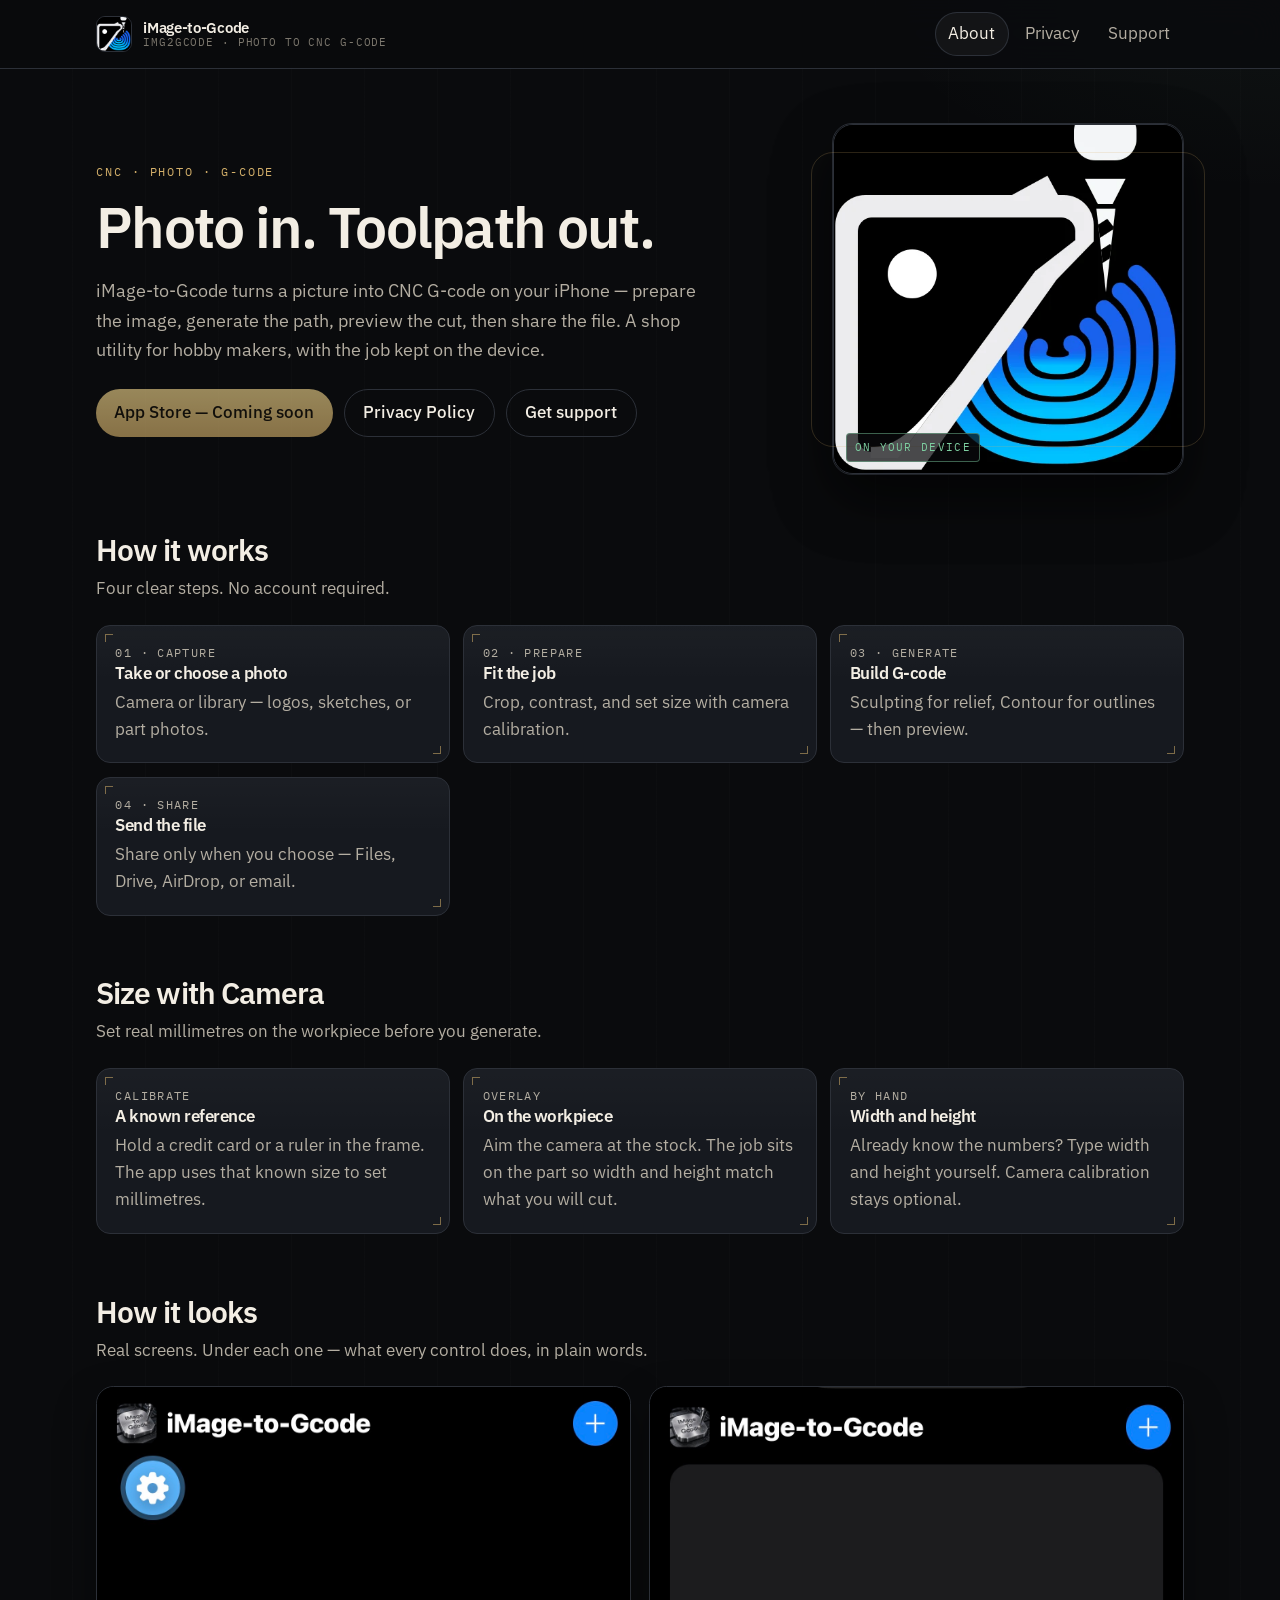
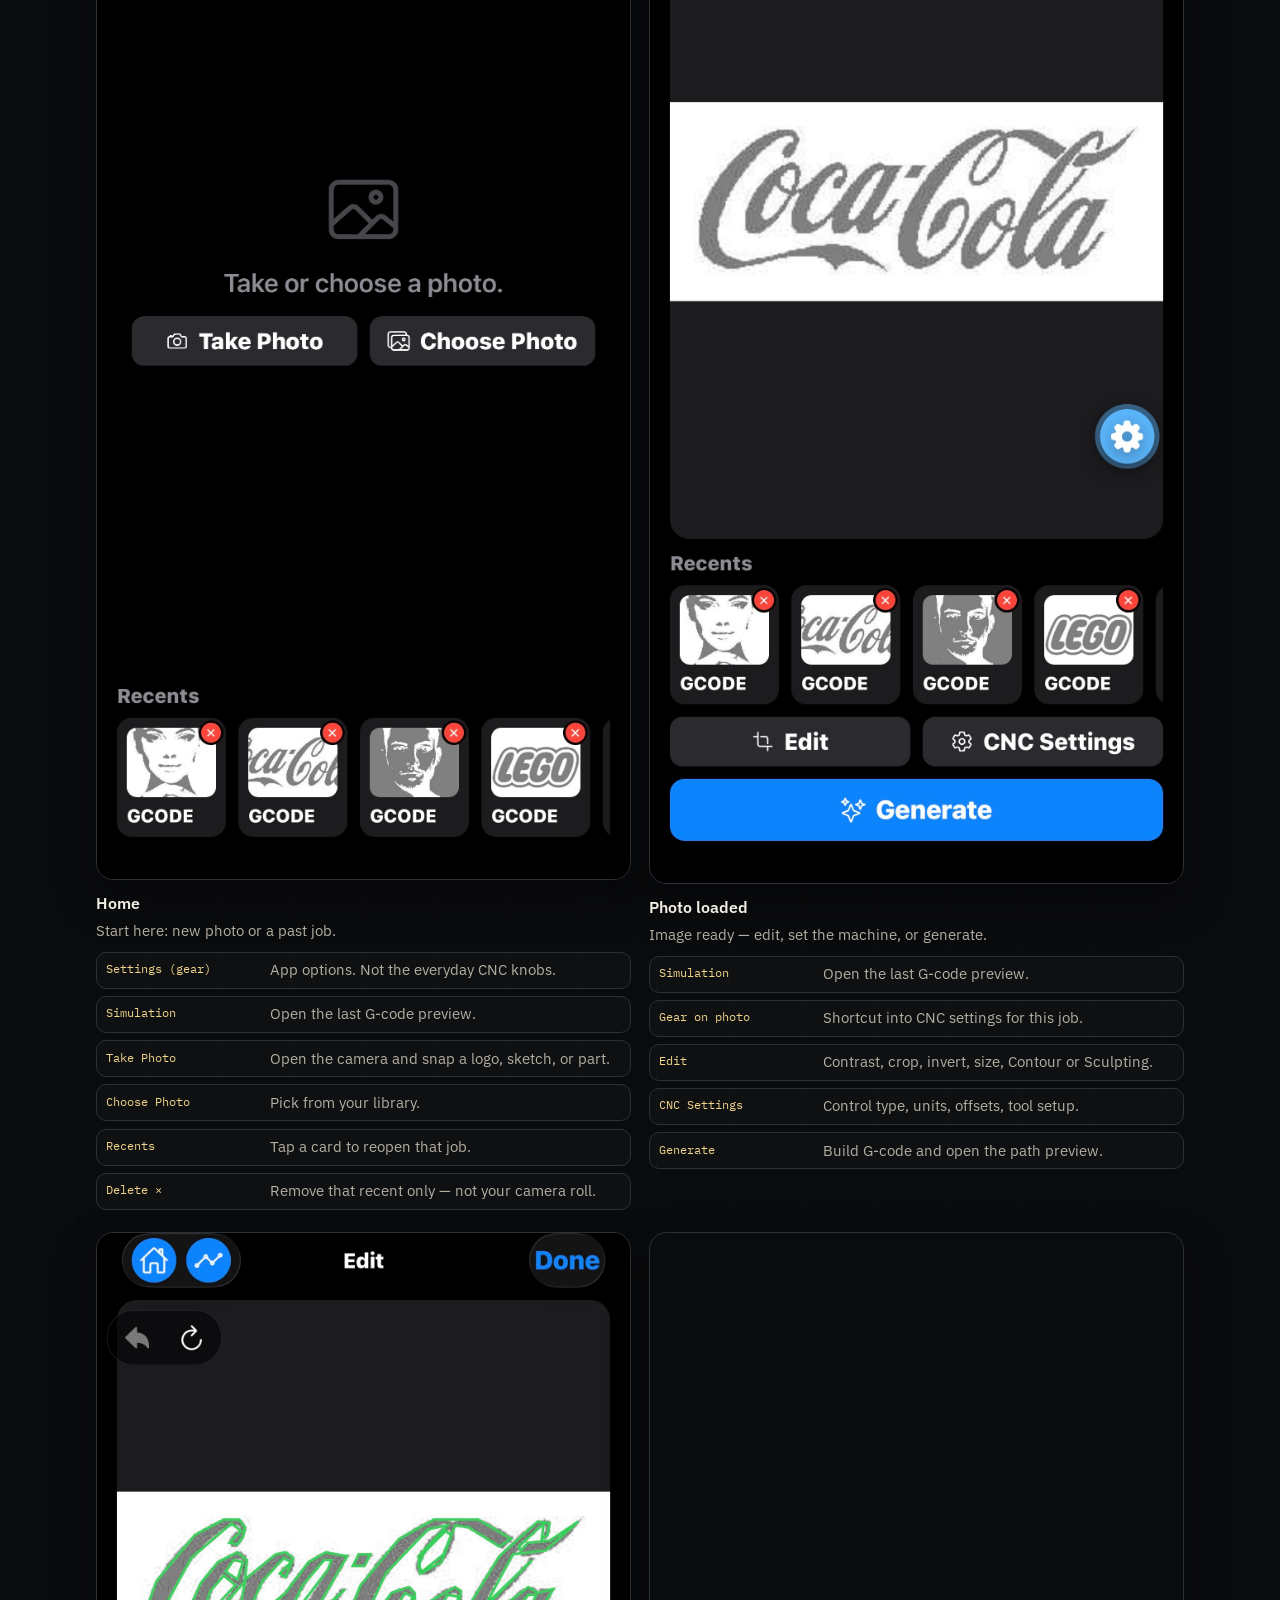
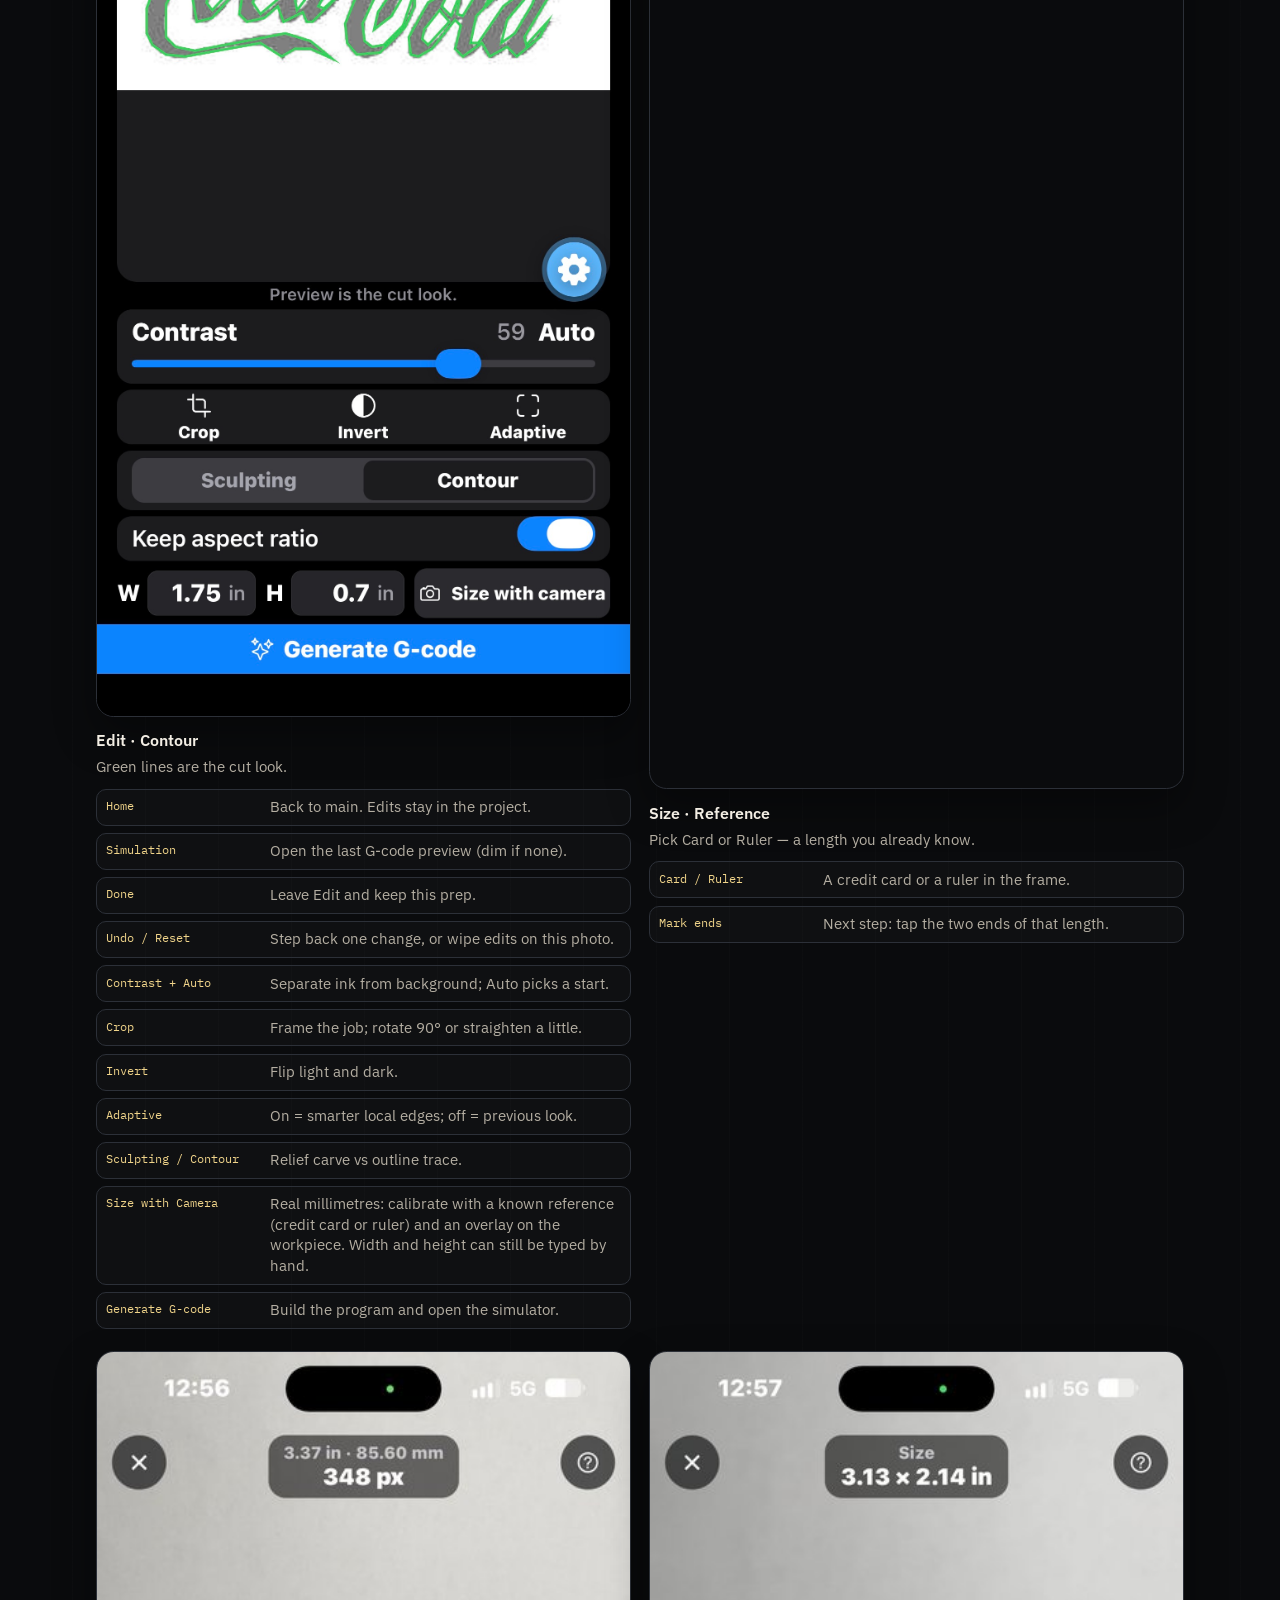
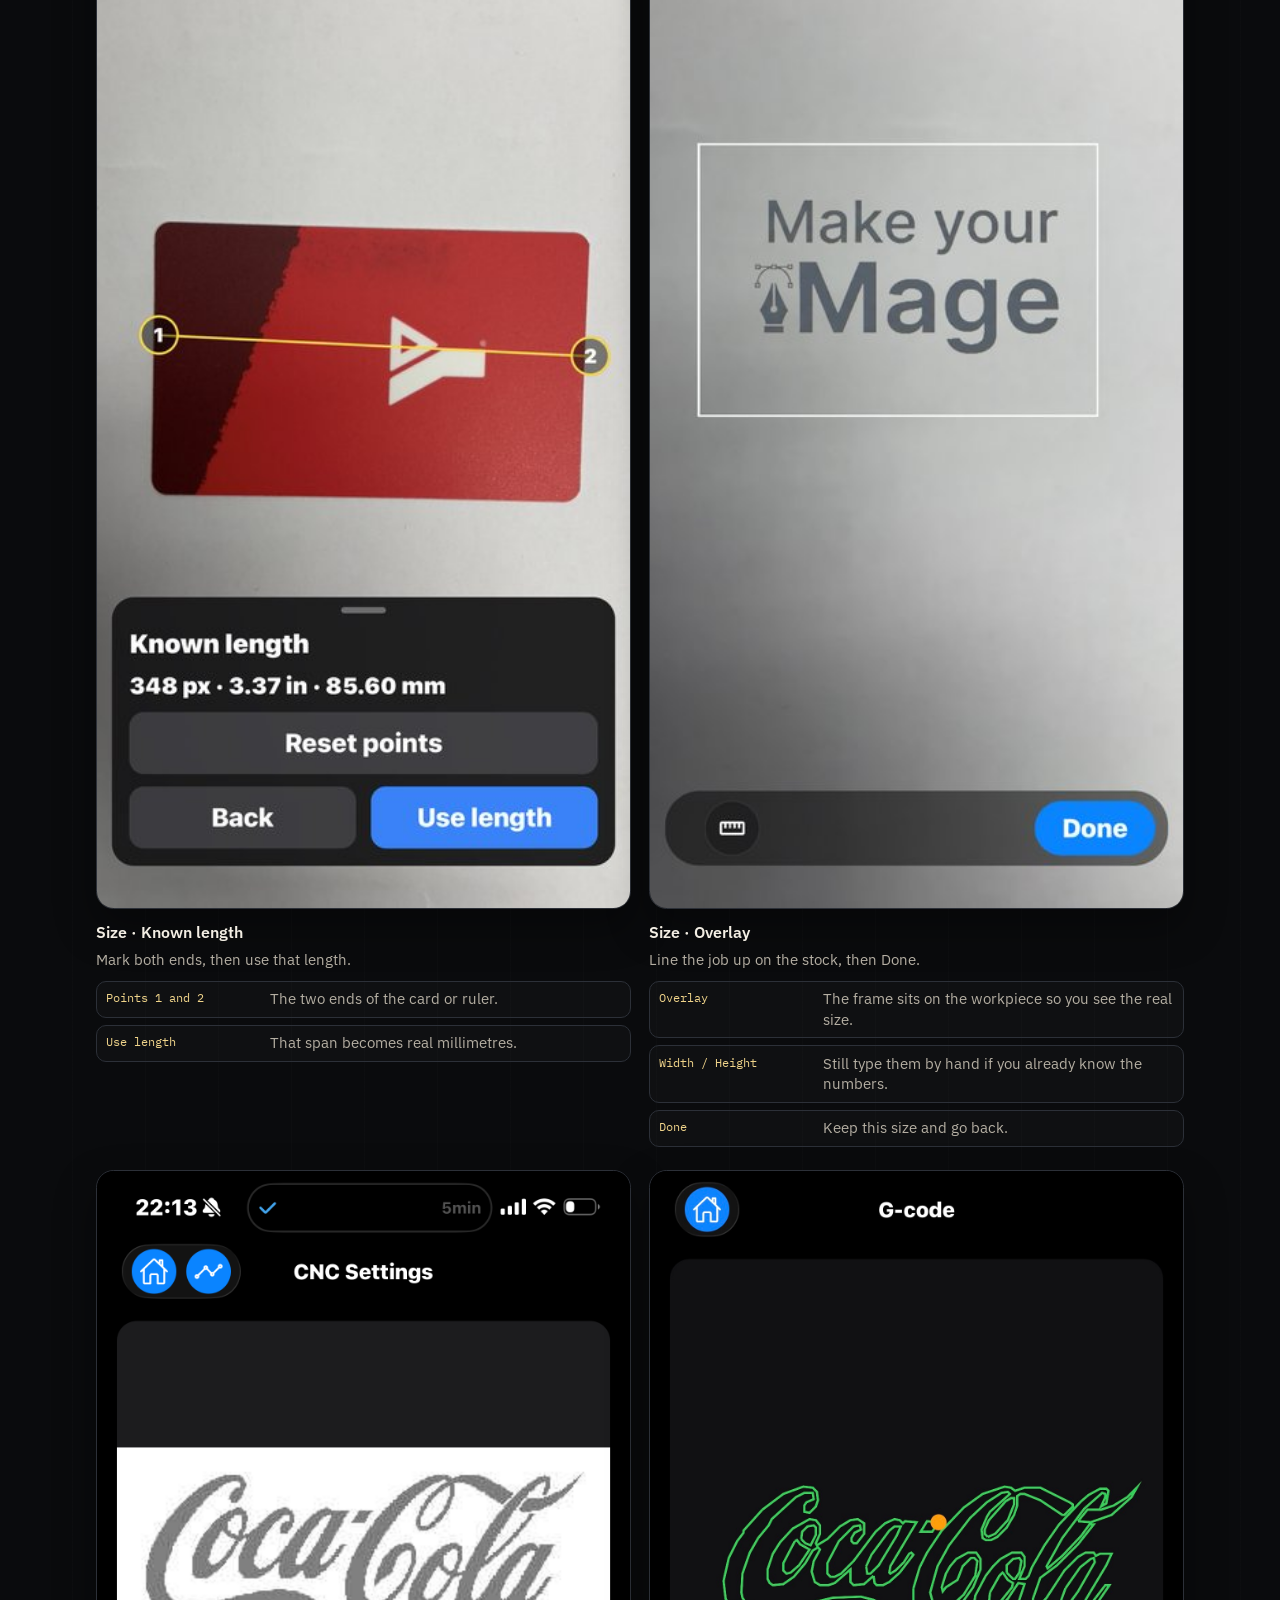
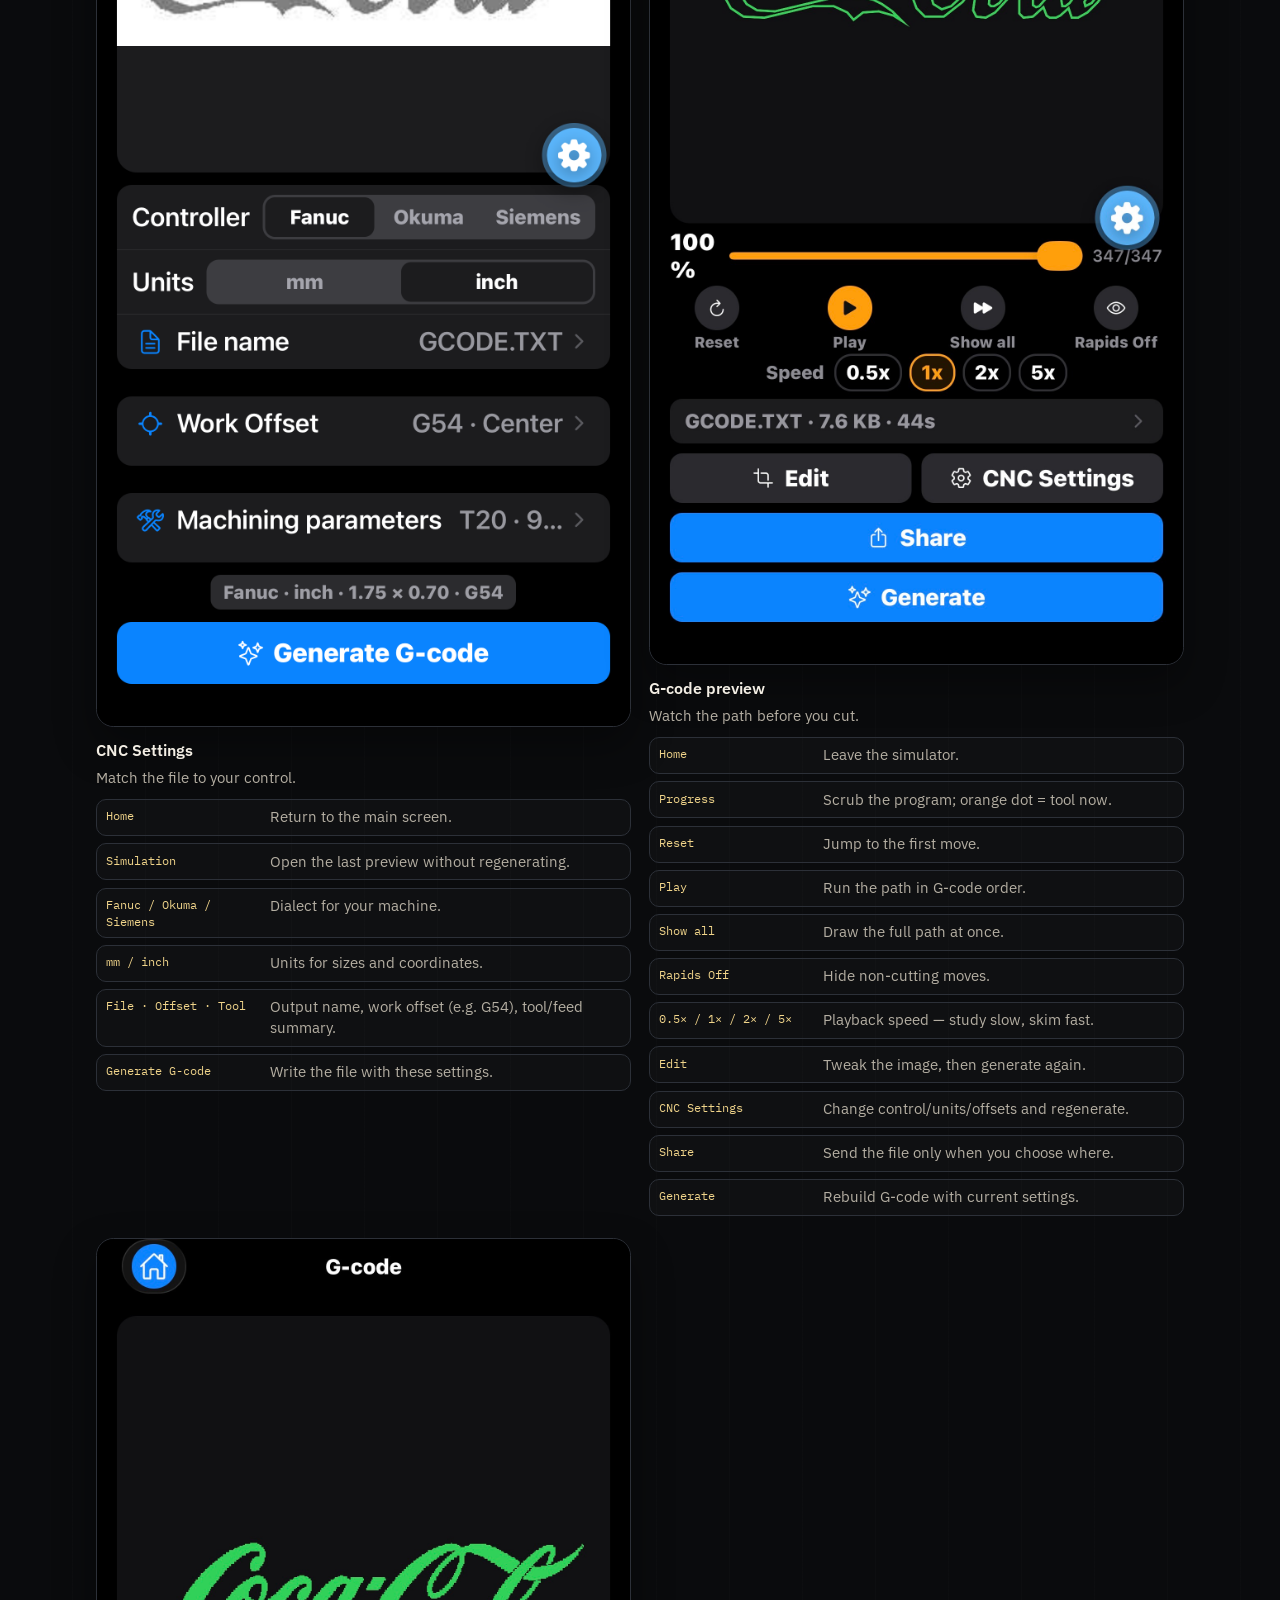
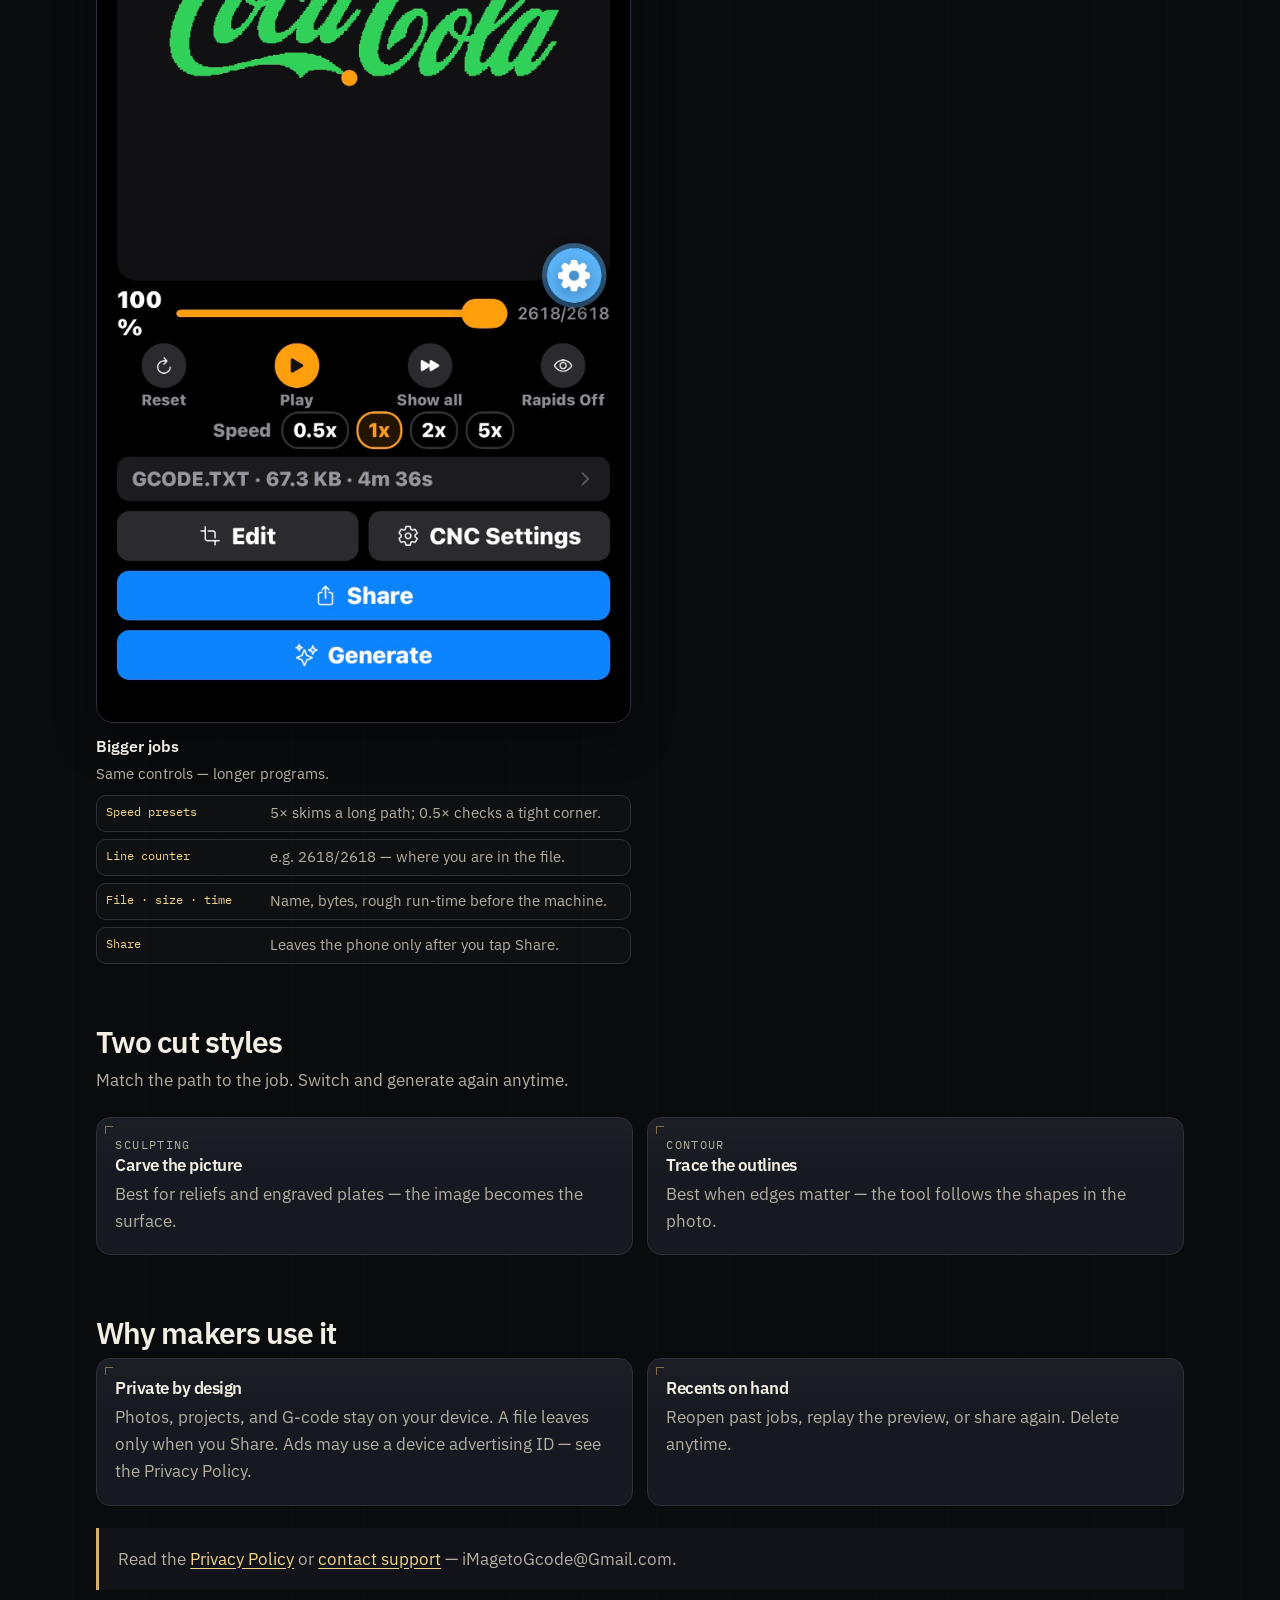
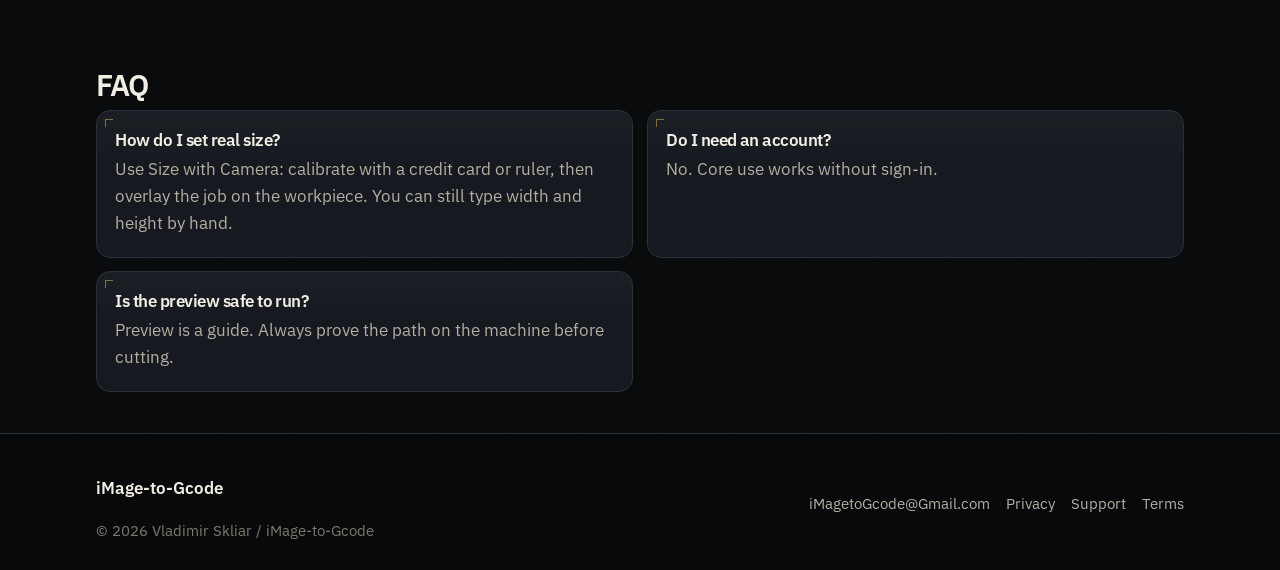
==== index.html @ b16dc358 "Show the real Size with Camera screens in How it looks. Place the reference, known-length, and overl" ====
<!DOCTYPE html>
<html lang="en">
  <head>
    <meta charset="utf-8" />
    <meta name="viewport" content="width=device-width, initial-scale=1" />
    <title>iMage-to-Gcode — Photo to CNC G-code on Your Phone</title>
    <meta name="description" content="Turn a photo into CNC G-code on your phone. Prepare, generate, preview, and share — on device. Privacy-first toolpath app for shops and makers." />
    <meta name="author" content="Vladimir Skliar" />
    <meta name="robots" content="index,follow" />
    <link rel="canonical" href="https://vladimirsk1234.github.io/imagetogcode-site/" />
    <meta property="og:site_name" content="iMage-to-Gcode" />
    <meta property="og:locale" content="en_US" />
    <meta property="og:type" content="website" />
    <meta property="og:title" content="iMage-to-Gcode — Photo to CNC G-code on Your Phone" />
    <meta property="og:description" content="Turn a photo into CNC G-code on your phone. Prepare, generate, preview, and share — on device. Privacy-first toolpath app for shops and makers." />
    <meta property="og:url" content="https://vladimirsk1234.github.io/imagetogcode-site/" />
    <meta property="og:image" content="https://vladimirsk1234.github.io/imagetogcode-site/assets/og.jpg" />
    <meta property="og:image:width" content="1200" />
    <meta property="og:image:height" content="630" />
    <meta property="og:image:alt" content="iMage-to-Gcode — photo to CNC G-code" />
    <meta name="twitter:card" content="summary_large_image" />
    <meta name="twitter:title" content="iMage-to-Gcode — Photo to CNC G-code on Your Phone" />
    <meta name="twitter:description" content="Turn a photo into CNC G-code on your phone. Prepare, generate, preview, and share — on device. Privacy-first toolpath app for shops and makers." />
    <meta name="twitter:image" content="https://vladimirsk1234.github.io/imagetogcode-site/assets/og.jpg" />
    <meta name="theme-color" content="#0a0b0d" />
    <link rel="icon" href="assets/favicon.png" type="image/png" />
    <link rel="apple-touch-icon" href="assets/apple-touch-icon.png" />
    <link rel="stylesheet" href="styles.css?v=plain2" />
    <script type="application/ld+json">
    {
      "@context": "https://schema.org",
      "@graph": [
        {
          "@type": "MobileApplication",
          "name": "iMage-to-Gcode",
          "alternateName": ["iMg2Gcode", "iMAGEtoGcode", "Image to G-code"],
          "url": "https://vladimirsk1234.github.io/imagetogcode-site/",
          "description": "Turn a photo into CNC G-code on your phone. Prepare the image, generate a toolpath, preview the cut, and share the file. Work stays on your device.",
          "applicationCategory": "UtilitiesApplication",
          "operatingSystem": "iOS",
          "offers": {"@type": "Offer", "price": "0", "priceCurrency": "USD"},
          "author": {"@type": "Person", "name": "Vladimir Skliar"},
          "email": "iMagetoGcode@Gmail.com",
          "image": "https://vladimirsk1234.github.io/imagetogcode-site/assets/og.jpg"
        },
        {
          "@type": "WebSite",
          "name": "iMage-to-Gcode",
          "url": "https://vladimirsk1234.github.io/imagetogcode-site/",
          "publisher": {"@type": "Person", "name": "Vladimir Skliar", "email": "iMagetoGcode@Gmail.com"}
        },
        {
          "@type": "FAQPage",
          "mainEntity": [
            {
              "@type": "Question",
              "name": "What does iMage-to-Gcode do?",
              "acceptedAnswer": {"@type": "Answer", "text": "It turns a photo into CNC G-code on your phone: prepare the image, generate a toolpath, preview the cut, then share the file."}
            },
            {
              "@type": "Question",
              "name": "Do my photos leave my phone?",
              "acceptedAnswer": {"@type": "Answer", "text": "Photos and projects stay on your device. A file leaves the app only if you tap Share and choose where to send it."}
            },
            {
              "@type": "Question",
              "name": "What is Sculpting vs Contour?",
              "acceptedAnswer": {"@type": "Answer", "text": "Sculpting carves the picture as a surface. Contour follows the outlines."}
            },
            {
              "@type": "Question",
              "name": "How do I set real size?",
              "acceptedAnswer": {"@type": "Answer", "text": "Use Size with Camera: calibrate millimetres with a credit card or ruler, then overlay the job on the workpiece. You can still type width and height by hand."}
            },
            {
              "@type": "Question",
              "name": "How do I get support?",
              "acceptedAnswer": {"@type": "Answer", "text": "Email iMagetoGcode@Gmail.com. We aim to reply within a few business days."}
            }
          ]
        }
      ]
    }
    </script>
  </head>
  <body>
    <a class="skip" href="#main">Skip to content</a>
    <header class="site-header">
      <div class="wrap header-inner">
        <a class="brand" href="index.html">
          <img src="assets/logo.png" width="36" height="36" alt="iMage-to-Gcode logo" />
          <span class="brand-name">
            <strong>iMage-to-Gcode</strong>
            <span>iMg2Gcode · Photo to CNC G-code</span>
          </span>
        </a>
        <nav class="nav" aria-label="Primary">
          <a href="index.html" aria-current="page">About</a>
          <a href="privacy.html">Privacy</a>
          <a href="support.html">Support</a>
        </nav>
      </div>
    </header>

    <main id="main">
      <section class="wrap hero">
        <div>
          <p class="kicker">CNC · Photo · G-code</p>
          <h1>Photo in. Toolpath out.</h1>
          <p class="lede">
            iMage-to-Gcode turns a picture into CNC G-code on your iPhone — prepare the
            image, generate the path, preview the cut, then share the file. A shop utility
            for hobby makers, with the job kept on the device.
          </p>
          <div class="actions">
            <span class="btn btn-primary is-disabled">App Store — Coming soon</span>
            <a class="btn btn-ghost" href="privacy.html">Privacy Policy</a>
            <a class="btn btn-ghost" href="support.html">Get support</a>
          </div>
        </div>
        <div class="hero-art">
          <picture>
            <source type="image/webp" srcset="assets/app-icon.webp" />
            <img
              src="assets/app-icon-256.png"
              width="512"
              height="512"
              alt="iMage-to-Gcode app icon: photo frame, blue contour toolpath, and milling bit"
            />
          </picture>
          <span class="stamp">On your device</span>
        </div>
      </section>

      <section class="wrap section" aria-labelledby="how-heading">
        <h2 id="how-heading">How it works</h2>
        <p class="section-lead">Four clear steps. No account required.</p>
        <div class="steps">
          <article class="step">
            <p class="step-num">01 · Capture</p>
            <h3>Take or choose a photo</h3>
            <p>Camera or library — logos, sketches, or part photos.</p>
          </article>
          <article class="step">
            <p class="step-num">02 · Prepare</p>
            <h3>Fit the job</h3>
            <p>Crop, contrast, and set size with camera calibration.</p>
          </article>
          <article class="step">
            <p class="step-num">03 · Generate</p>
            <h3>Build G-code</h3>
            <p>Sculpting for relief, Contour for outlines — then preview.</p>
          </article>
          <article class="step">
            <p class="step-num">04 · Share</p>
            <h3>Send the file</h3>
            <p>Share only when you choose — Files, Drive, AirDrop, or email.</p>
          </article>
        </div>
      </section>

      <section class="wrap section" aria-labelledby="size-heading">
        <h2 id="size-heading">Size with Camera</h2>
        <p class="section-lead">Set real millimetres on the workpiece before you generate.</p>
        <div class="steps">
          <article class="step">
            <p class="step-num">Calibrate</p>
            <h3>A known reference</h3>
            <p>Hold a credit card or a ruler in the frame. The app uses that known size to set millimetres.</p>
          </article>
          <article class="step">
            <p class="step-num">Overlay</p>
            <h3>On the workpiece</h3>
            <p>Aim the camera at the stock. The job sits on the part so width and height match what you will cut.</p>
          </article>
          <article class="step">
            <p class="step-num">By hand</p>
            <h3>Width and height</h3>
            <p>Already know the numbers? Type width and height yourself. Camera calibration stays optional.</p>
          </article>
        </div>
      </section>

      <section class="wrap section" aria-labelledby="look-heading">
        <h2 id="look-heading">How it looks</h2>
        <p class="section-lead">Real screens. Under each one — what every control does, in plain words.</p>
        <div class="shots">

          <figure class="shot">
            <img src="assets/shots/01-home.jpg" width="390" height="844" alt="Home screen with Take Photo, Choose Photo, and Recents" loading="lazy" decoding="async" />
            <figcaption>
              <strong>Home</strong>
              Start here: new photo or a past job.
            </figcaption>
            <dl class="keylist">
              <div><dt>Settings (gear)</dt><dd>App options. Not the everyday CNC knobs.</dd></div>
              <div><dt>Simulation</dt><dd>Open the last G-code preview.</dd></div>
              <div><dt>Take Photo</dt><dd>Open the camera and snap a logo, sketch, or part.</dd></div>
              <div><dt>Choose Photo</dt><dd>Pick from your library.</dd></div>
              <div><dt>Recents</dt><dd>Tap a card to reopen that job.</dd></div>
              <div><dt>Delete ×</dt><dd>Remove that recent only — not your camera roll.</dd></div>
            </dl>
          </figure>

          <figure class="shot">
            <img src="assets/shots/02-home-ready.jpg" width="390" height="844" alt="Home with loaded image and Edit, CNC Settings, Generate" loading="lazy" decoding="async" />
            <figcaption>
              <strong>Photo loaded</strong>
              Image ready — edit, set the machine, or generate.
            </figcaption>
            <dl class="keylist">
              <div><dt>Simulation</dt><dd>Open the last G-code preview.</dd></div>
              <div><dt>Gear on photo</dt><dd>Shortcut into CNC settings for this job.</dd></div>
              <div><dt>Edit</dt><dd>Contrast, crop, invert, size, Contour or Sculpting.</dd></div>
              <div><dt>CNC Settings</dt><dd>Control type, units, offsets, tool setup.</dd></div>
              <div><dt>Generate</dt><dd>Build G-code and open the path preview.</dd></div>
            </dl>
          </figure>

          <figure class="shot">
            <img src="assets/shots/03-edit-contour.jpg" width="390" height="844" alt="Edit Contour screen with green cut preview" loading="lazy" decoding="async" />
            <figcaption>
              <strong>Edit · Contour</strong>
              Green lines are the cut look.
            </figcaption>
            <dl class="keylist">
              <div><dt>Home</dt><dd>Back to main. Edits stay in the project.</dd></div>
              <div><dt>Simulation</dt><dd>Open the last G-code preview (dim if none).</dd></div>
              <div><dt>Done</dt><dd>Leave Edit and keep this prep.</dd></div>
              <div><dt>Undo / Reset</dt><dd>Step back one change, or wipe edits on this photo.</dd></div>
              <div><dt>Contrast + Auto</dt><dd>Separate ink from background; Auto picks a start.</dd></div>
              <div><dt>Crop</dt><dd>Frame the job; rotate 90° or straighten a little.</dd></div>
              <div><dt>Invert</dt><dd>Flip light and dark.</dd></div>
              <div><dt>Adaptive</dt><dd>On = smarter local edges; off = previous look.</dd></div>
              <div><dt>Sculpting / Contour</dt><dd>Relief carve vs outline trace.</dd></div>
              <div><dt>Size with Camera</dt><dd>Real millimetres: calibrate with a known reference (credit card or ruler) and an overlay on the workpiece. Width and height can still be typed by hand.</dd></div>
              <div><dt>Generate G-code</dt><dd>Build the program and open the simulator.</dd></div>
            </dl>
          </figure>

          <figure class="shot">
            <img src="assets/shots/07-size-cam-reference.jpg" width="390" height="845" alt="Size with Camera reference sheet for Card, Ruler, or marking the ends" loading="lazy" decoding="async" />
            <figcaption>
              <strong>Size · Reference</strong>
              Pick Card or Ruler — a length you already know.
            </figcaption>
            <dl class="keylist">
              <div><dt>Card / Ruler</dt><dd>A credit card or a ruler in the frame.</dd></div>
              <div><dt>Mark ends</dt><dd>Next step: tap the two ends of that length.</dd></div>
            </dl>
          </figure>

          <figure class="shot">
            <img src="assets/shots/08-size-cam-known-length.jpg" width="390" height="845" alt="Two points marked on a credit card, then Use length" loading="lazy" decoding="async" />
            <figcaption>
              <strong>Size · Known length</strong>
              Mark both ends, then use that length.
            </figcaption>
            <dl class="keylist">
              <div><dt>Points 1 and 2</dt><dd>The two ends of the card or ruler.</dd></div>
              <div><dt>Use length</dt><dd>That span becomes real millimetres.</dd></div>
            </dl>
          </figure>

          <figure class="shot">
            <img src="assets/shots/09-size-cam-overlay.jpg" width="390" height="845" alt="Workpiece size overlay with width, height, and Done" loading="lazy" decoding="async" />
            <figcaption>
              <strong>Size · Overlay</strong>
              Line the job up on the stock, then Done.
            </figcaption>
            <dl class="keylist">
              <div><dt>Overlay</dt><dd>The frame sits on the workpiece so you see the real size.</dd></div>
              <div><dt>Width / Height</dt><dd>Still type them by hand if you already know the numbers.</dd></div>
              <div><dt>Done</dt><dd>Keep this size and go back.</dd></div>
            </dl>
          </figure>

          <figure class="shot">
            <img src="assets/shots/06-cnc-settings.png" width="390" height="844" alt="CNC Settings with Fanuc and inch selected" loading="lazy" decoding="async" />
            <figcaption>
              <strong>CNC Settings</strong>
              Match the file to your control.
            </figcaption>
            <dl class="keylist">
              <div><dt>Home</dt><dd>Return to the main screen.</dd></div>
              <div><dt>Simulation</dt><dd>Open the last preview without regenerating.</dd></div>
              <div><dt>Fanuc / Okuma / Siemens</dt><dd>Dialect for your machine.</dd></div>
              <div><dt>mm / inch</dt><dd>Units for sizes and coordinates.</dd></div>
              <div><dt>File · Offset · Tool</dt><dd>Output name, work offset (e.g. G54), tool/feed summary.</dd></div>
              <div><dt>Generate G-code</dt><dd>Write the file with these settings.</dd></div>
            </dl>
          </figure>

          <figure class="shot">
            <img src="assets/shots/04-sim-preview.jpg" width="390" height="844" alt="G-code simulator with playback controls" loading="lazy" decoding="async" />
            <figcaption>
              <strong>G-code preview</strong>
              Watch the path before you cut.
            </figcaption>
            <dl class="keylist">
              <div><dt>Home</dt><dd>Leave the simulator.</dd></div>
              <div><dt>Progress</dt><dd>Scrub the program; orange dot = tool now.</dd></div>
              <div><dt>Reset</dt><dd>Jump to the first move.</dd></div>
              <div><dt>Play</dt><dd>Run the path in G-code order.</dd></div>
              <div><dt>Show all</dt><dd>Draw the full path at once.</dd></div>
              <div><dt>Rapids Off</dt><dd>Hide non-cutting moves.</dd></div>
              <div><dt>0.5× / 1× / 2× / 5×</dt><dd>Playback speed — study slow, skim fast.</dd></div>
              <div><dt>Edit</dt><dd>Tweak the image, then generate again.</dd></div>
              <div><dt>CNC Settings</dt><dd>Change control/units/offsets and regenerate.</dd></div>
              <div><dt>Share</dt><dd>Send the file only when you choose where.</dd></div>
              <div><dt>Generate</dt><dd>Rebuild G-code with current settings.</dd></div>
            </dl>
          </figure>

          <figure class="shot">
            <img src="assets/shots/05-sim-play.jpg" width="390" height="844" alt="Longer G-code job in the simulator" loading="lazy" decoding="async" />
            <figcaption>
              <strong>Bigger jobs</strong>
              Same controls — longer programs.
            </figcaption>
            <dl class="keylist">
              <div><dt>Speed presets</dt><dd>5× skims a long path; 0.5× checks a tight corner.</dd></div>
              <div><dt>Line counter</dt><dd>e.g. 2618/2618 — where you are in the file.</dd></div>
              <div><dt>File · size · time</dt><dd>Name, bytes, rough run-time before the machine.</dd></div>
              <div><dt>Share</dt><dd>Leaves the phone only after you tap Share.</dd></div>
            </dl>
          </figure>

        </div>
      </section>

      <section class="wrap section" aria-labelledby="modes-heading">
        <h2 id="modes-heading">Two cut styles</h2>
        <p class="section-lead">Match the path to the job. Switch and generate again anytime.</p>
        <div class="modes">
          <article class="mode">
            <p class="mode-kicker">Sculpting</p>
            <h3>Carve the picture</h3>
            <p>Best for reliefs and engraved plates — the image becomes the surface.</p>
          </article>
          <article class="mode">
            <p class="mode-kicker">Contour</p>
            <h3>Trace the outlines</h3>
            <p>Best when edges matter — the tool follows the shapes in the photo.</p>
          </article>
        </div>
      </section>

      <section class="wrap section" aria-labelledby="why-heading">
        <h2 id="why-heading">Why makers use it</h2>
        <div class="features">
          <article class="feature">
            <h3>Private by design</h3>
            <p>Photos, projects, and G-code stay on your device. A file leaves only when you Share. Ads may use a device advertising ID — see the Privacy Policy.</p>
          </article>
          <article class="feature">
            <h3>Recents on hand</h3>
            <p>Reopen past jobs, replay the preview, or share again. Delete anytime.</p>
          </article>
        </div>
        <p class="note">
          Read the <a href="privacy.html">Privacy Policy</a> or
          <a href="support.html">contact support</a> — iMagetoGcode@Gmail.com.
        </p>
      </section>

      <section class="wrap section" aria-labelledby="faq-heading">
        <h2 id="faq-heading">FAQ</h2>
        <div class="features">
          <article class="feature">
            <h3>How do I set real size?</h3>
            <p>Use Size with Camera: calibrate with a credit card or ruler, then overlay the job on the workpiece. You can still type width and height by hand.</p>
          </article>
          <article class="feature">
            <h3>Do I need an account?</h3>
            <p>No. Core use works without sign-in.</p>
          </article>
          <article class="feature">
            <h3>Is the preview safe to run?</h3>
            <p>Preview is a guide. Always prove the path on the machine before cutting.</p>
          </article>
        </div>
      </section>
    </main>

    <footer class="site-footer">
      <div class="wrap footer-inner">
        <div>
          <p class="footer-brand">iMage-to-Gcode</p>
          <p class="footer-copy">© 2026 Vladimir Skliar / iMage-to-Gcode</p>
        </div>
        <nav class="footer-links" aria-label="Footer">
          <a href="mailto:iMagetoGcode@Gmail.com">iMagetoGcode@Gmail.com</a>
          <a href="privacy.html">Privacy</a>
          <a href="support.html">Support</a>
          <a href="terms.html">Terms</a>
        </nav>
      </div>
    </footer>
  </body>
</html>
---- styles.css ----
@font-face {
  font-family: "IBM Plex Sans";
  src: url("assets/fonts/plex-sans-400.woff2") format("woff2");
  font-weight: 400;
  font-style: normal;
  font-display: swap;
}

@font-face {
  font-family: "IBM Plex Sans";
  src: url("assets/fonts/plex-sans-500.woff2") format("woff2");
  font-weight: 500;
  font-style: normal;
  font-display: swap;
}

@font-face {
  font-family: "IBM Plex Sans";
  src: url("assets/fonts/plex-sans-600.woff2") format("woff2");
  font-weight: 600;
  font-style: normal;
  font-display: swap;
}

@font-face {
  font-family: "IBM Plex Mono";
  src: url("assets/fonts/plex-mono-400.woff2") format("woff2");
  font-weight: 400;
  font-style: normal;
  font-display: swap;
}

:root {
  --bg: #0a0b0d;
  --bg-2: #111318;
  --panel: #16191f;
  --ink: #f3eee4;
  --muted: #b4aea2;
  --faint: #7d786e;
  --line: #2c3038;
  --brass: #d4b06a;
  --brass-2: #f0d48a;
  --cut: #7dcea0;
  --focus: #f0d48a;
  --max: 68rem;
  --prose: 42rem;
  --radius: 14px;
  --header-h: 4.25rem;
}

*,
*::before,
*::after {
  box-sizing: border-box;
}

html {
  color-scheme: dark;
  scroll-behavior: smooth;
}

body {
  margin: 0;
  min-height: 100vh;
  display: flex;
  flex-direction: column;
  color: var(--ink);
  background:
    radial-gradient(1200px 520px at 12% -10%, rgba(212, 176, 106, 0.07), transparent 55%),
    radial-gradient(900px 420px at 100% 0%, rgba(125, 206, 160, 0.04), transparent 46%),
    repeating-linear-gradient(
      90deg,
      transparent 0 72px,
      rgba(255, 255, 255, 0.012) 72px 73px
    ),
    var(--bg);
  font-family: "IBM Plex Sans", "Segoe UI", system-ui, sans-serif;
  font-size: 1.0625rem;
  line-height: 1.6;
}

img {
  max-width: 100%;
  height: auto;
}

a {
  color: var(--brass-2);
  text-underline-offset: 0.18em;
}

a:hover {
  color: #fff6d8;
}

:focus-visible {
  outline: 2px solid var(--focus);
  outline-offset: 3px;
}

.skip {
  position: absolute;
  left: 0.75rem;
  top: -3rem;
  z-index: 20;
  padding: 0.6rem 0.85rem;
  background: var(--panel);
  color: var(--ink);
  border: 1px solid var(--brass);
}

.skip:focus {
  top: 0.75rem;
}

.wrap {
  width: min(var(--max), calc(100% - 2rem));
  margin-inline: auto;
}

.site-header {
  position: sticky;
  top: 0;
  z-index: 10;
  border-bottom: 1px solid var(--line);
  background: rgba(10, 11, 13, 0.86);
  backdrop-filter: blur(16px);
}

.header-inner {
  display: flex;
  align-items: center;
  justify-content: space-between;
  gap: 1rem;
  min-height: var(--header-h);
}

.brand {
  display: inline-flex;
  align-items: center;
  gap: 0.7rem;
  color: var(--ink);
  text-decoration: none;
  min-height: 44px;
}

.brand:hover {
  color: var(--ink);
}

.brand img {
  width: 36px;
  height: 36px;
  border-radius: 9px;
  border: 1px solid var(--line);
}

.brand-name {
  display: flex;
  flex-direction: column;
  line-height: 1.15;
}

.brand-name strong {
  font-size: 0.95rem;
  font-weight: 600;
  letter-spacing: -0.02em;
}

.brand-name span {
  font-family: "IBM Plex Mono", ui-monospace, monospace;
  font-size: 0.68rem;
  letter-spacing: 0.08em;
  text-transform: uppercase;
  color: var(--faint);
}

.nav {
  display: flex;
  flex-wrap: wrap;
  gap: 0.15rem;
}

.nav a {
  display: inline-flex;
  align-items: center;
  min-height: 44px;
  padding: 0 0.85rem;
  color: var(--muted);
  text-decoration: none;
  border-radius: 999px;
}

.nav a:hover,
.nav a[aria-current="page"] {
  color: var(--ink);
  background: rgba(255, 255, 255, 0.04);
}

.nav a[aria-current="page"] {
  box-shadow: inset 0 0 0 1px var(--line);
}

main {
  flex: 1;
}

.hero {
  display: grid;
  grid-template-columns: minmax(0, 1.15fr) minmax(14rem, 0.85fr);
  gap: 2.5rem;
  align-items: center;
  padding: 3.4rem 0 2.4rem;
}

.kicker {
  margin: 0 0 0.85rem;
  font-family: "IBM Plex Mono", ui-monospace, monospace;
  font-size: 0.75rem;
  letter-spacing: 0.16em;
  text-transform: uppercase;
  color: var(--brass);
}

h1,
h2,
h3 {
  letter-spacing: -0.03em;
  line-height: 1.15;
}

h1 {
  margin: 0 0 1rem;
  font-size: clamp(2.15rem, 5vw, 3.55rem);
  font-weight: 600;
}

.lede {
  margin: 0 0 1.5rem;
  max-width: 38rem;
  color: var(--muted);
  font-size: 1.15rem;
}

.actions {
  display: flex;
  flex-wrap: wrap;
  gap: 0.7rem;
}

.btn {
  display: inline-flex;
  align-items: center;
  justify-content: center;
  min-height: 48px;
  padding: 0 1.15rem;
  border-radius: 999px;
  text-decoration: none;
  font-weight: 500;
}

.btn-primary {
  color: #16120a;
  background: linear-gradient(180deg, var(--brass-2), var(--brass));
}

.btn-primary:hover {
  color: #16120a;
  filter: brightness(1.06);
}

.btn.is-disabled {
  opacity: 0.62;
  cursor: default;
  user-select: none;
}

.btn-primary.is-disabled:hover {
  color: #16120a;
  filter: none;
}

.btn-ghost {
  color: var(--ink);
  border: 1px solid var(--line);
  background: transparent;
}

.btn-ghost:hover {
  color: var(--ink);
  border-color: var(--brass);
}

.hero-art {
  position: relative;
  justify-self: end;
  width: min(100%, 22rem);
}

.hero-art::before {
  content: "";
  position: absolute;
  inset: 8% -6%;
  border: 1px solid rgba(212, 176, 106, 0.2);
  border-radius: 22px;
  pointer-events: none;
}

.hero-art picture,
.hero-art img {
  display: block;
  width: 100%;
  border-radius: 20px;
  border: 1px solid var(--line);
  box-shadow: 0 24px 60px rgba(0, 0, 0, 0.4);
}

.stamp {
  position: absolute;
  left: 0.85rem;
  bottom: 0.85rem;
  padding: 0.28rem 0.5rem;
  border: 1px solid rgba(125, 206, 160, 0.45);
  border-radius: 4px;
  background: rgba(10, 11, 13, 0.72);
  color: var(--cut);
  font-family: "IBM Plex Mono", ui-monospace, monospace;
  font-size: 0.68rem;
  letter-spacing: 0.12em;
  text-transform: uppercase;
}

.section {
  padding: 1.2rem 0 2.6rem;
}

.section h2 {
  margin: 0 0 0.45rem;
  font-size: clamp(1.45rem, 3vw, 1.9rem);
}

.section-lead {
  margin: 0 0 1.4rem;
  max-width: 38rem;
  color: var(--muted);
}

.steps {
  display: grid;
  grid-template-columns: repeat(3, minmax(0, 1fr));
  gap: 0.85rem;
}

.step,
.mode,
.feature {
  position: relative;
  padding: 1.15rem 1.15rem 1.2rem;
  border: 1px solid var(--line);
  border-radius: var(--radius);
  background: linear-gradient(180deg, rgba(255, 255, 255, 0.025), transparent 40%), var(--panel);
}

.step::before,
.step::after,
.mode::before,
.feature::before {
  content: "";
  position: absolute;
  width: 8px;
  height: 8px;
  border-color: var(--brass);
  border-style: solid;
  opacity: 0.55;
}

.step::before,
.mode::before,
.feature::before {
  top: 8px;
  left: 8px;
  border-width: 1px 0 0 1px;
}

.step::after {
  right: 8px;
  bottom: 8px;
  border-width: 0 1px 1px 0;
}

.step-num,
.mode-kicker {
  margin: 0 0 0.45rem;
  font-family: "IBM Plex Mono", ui-monospace, monospace;
  font-size: 0.72rem;
  letter-spacing: 0.12em;
  text-transform: uppercase;
  color: var(--brass);
}

.step h3,
.mode h3,
.feature h3 {
  margin: 0 0 0.4rem;
  font-size: 1.08rem;
}

.step p,
.mode p,
.feature p {
  margin: 0;
  color: var(--muted);
}

.modes,
.features {
  display: grid;
  grid-template-columns: 1fr 1fr;
  gap: 0.85rem;
}

.note {
  margin-top: 1.4rem;
  padding: 1.1rem 1.2rem;
  border-left: 3px solid var(--brass);
  background: var(--bg-2);
  color: var(--muted);
}

.legal {
  width: min(var(--prose), calc(100% - 2rem));
  margin: 0 auto;
  padding: 2.6rem 0 3.4rem;
}

.legal h1 {
  font-size: clamp(2rem, 4vw, 2.6rem);
}

.legal h2 {
  margin-top: 2rem;
  font-size: 1.25rem;
}

.legal p,
.legal li {
  color: #d8d2c6;
}

.legal .meta {
  margin: 0 0 1.6rem;
  color: var(--faint);
  font-family: "IBM Plex Mono", ui-monospace, monospace;
  font-size: 0.82rem;
}

.legal ul {
  padding-left: 1.15rem;
}

.not-found {
  width: min(36rem, calc(100% - 2rem));
  margin: 0 auto;
  padding: 5rem 0 6rem;
  text-align: center;
}

.site-footer {
  margin-top: auto;
  border-top: 1px solid var(--line);
  background: #08090b;
}

.footer-inner {
  display: grid;
  grid-template-columns: 1.3fr 1fr;
  gap: 1.4rem;
  padding: 1.5rem 0 1.7rem;
}

.footer-brand {
  font-weight: 600;
}

.footer-copy,
.footer-links {
  margin: 0.35rem 0 0;
  color: var(--faint);
  font-size: 0.92rem;
}

.footer-links {
  display: flex;
  flex-wrap: wrap;
  gap: 0.35rem 1rem;
  justify-content: flex-end;
  align-content: center;
}

.footer-links a {
  color: var(--muted);
  text-decoration: none;
  min-height: 44px;
  display: inline-flex;
  align-items: center;
}

.footer-links a:hover {
  color: var(--ink);
}


/* Screenshot gallery */
.shots {
  display: grid;
  grid-template-columns: repeat(2, minmax(0, 1fr));
  gap: 1.4rem 1.1rem;
}

.shot {
  margin: 0;
  display: flex;
  flex-direction: column;
  gap: 0.7rem;
  min-width: 0;
}

.shot figcaption {
  color: var(--muted);
  font-size: 0.95rem;
  line-height: 1.45;
}

.shot figcaption strong {
  display: block;
  margin-bottom: 0.25rem;
  color: var(--ink);
  font-size: 1.02rem;
}

/* Tablet */
@media (max-width: 900px) {
  .hero {
    grid-template-columns: 1fr;
    gap: 1.6rem;
    padding: 2.2rem 0 1.8rem;
  }

  .hero-art {
    justify-self: center;
    width: min(100%, 16rem);
  }

  .steps {
    grid-template-columns: 1fr 1fr;
  }

  .shots {
    grid-template-columns: repeat(2, minmax(0, 1fr));
  }

  .modes,
  .features,
  .footer-inner {
    grid-template-columns: 1fr;
  }

  .footer-links {
    justify-content: flex-start;
  }
}

/* Phone */
@media (max-width: 640px) {
  :root {
    --header-h: auto;
  }

  body {
    font-size: 1rem;
    overflow-x: clip;
  }

  .wrap {
    width: min(var(--max), calc(100% - 1.25rem));
  }

  .header-inner {
    align-items: flex-start;
    flex-direction: column;
    padding: 0.55rem 0 0.65rem;
    gap: 0.2rem;
  }

  .brand-name strong {
    font-size: 0.9rem;
  }

  .nav {
    width: 100%;
    justify-content: flex-start;
    gap: 0.1rem;
    overflow-x: auto;
    -webkit-overflow-scrolling: touch;
    scrollbar-width: none;
  }

  .nav::-webkit-scrollbar {
    display: none;
  }

  .nav a {
    padding-inline: 0.7rem;
    flex: 0 0 auto;
  }

  .hero {
    padding: 1.6rem 0 1.2rem;
    gap: 1.25rem;
  }

  h1 {
    font-size: clamp(1.85rem, 9vw, 2.35rem);
  }

  .lede {
    font-size: 1.05rem;
    margin-bottom: 1.15rem;
  }

  .actions {
    flex-direction: column;
    align-items: stretch;
  }

  .btn {
    width: 100%;
  }

  .hero-art {
    width: min(100%, 14rem);
  }

  .section {
    padding: 0.9rem 0 2rem;
  }

  .section-lead {
    margin-bottom: 1.1rem;
  }

  .steps,
  .shots,
  .modes,
  .features {
    grid-template-columns: 1fr;
  }

  .shots {
    max-width: 22rem;
    margin-inline: auto;
  }

  .shot figcaption {
    font-size: 0.92rem;
  }

  .legal {
    width: min(var(--prose), calc(100% - 1.25rem));
    padding: 1.8rem 0 2.6rem;
  }

  .footer-inner {
    padding: 1.25rem 0 1.4rem;
    gap: 0.85rem;
  }
}

@media (prefers-reduced-motion: reduce) {
  html {
    scroll-behavior: auto;
  }
}


.shot img {
  width: 100%;
  height: auto;
  border-radius: 1.1rem;
  border: 1px solid var(--line);
  background: #0a0b0d;
  box-shadow: 0 18px 40px rgba(0, 0, 0, 0.35);
}

.keylist {
  margin: 0;
  display: flex;
  flex-direction: column;
  gap: 0.45rem;
}

.keylist > div {
  display: grid;
  grid-template-columns: minmax(6.5rem, 9.5rem) minmax(0, 1fr);
  gap: 0.35rem 0.75rem;
  padding: 0.45rem 0.55rem;
  border-radius: 10px;
  border: 1px solid var(--line);
  background: rgba(255, 255, 255, 0.02);
}

.keylist dt {
  margin: 0;
  color: var(--brass-2);
  font-family: "IBM Plex Mono", ui-monospace, monospace;
  font-size: 0.78rem;
  line-height: 1.35;
}

.keylist dd {
  margin: 0;
  color: var(--muted);
  font-size: 0.92rem;
  line-height: 1.4;
}

@media (max-width: 640px) {
  .keylist > div {
    grid-template-columns: 1fr;
    gap: 0.15rem;
  }
}

@media print {
  body {
    background: #fff;
    color: #111;
  }

  .site-header,
  .site-footer,
  .actions,
  .stamp,
  .hero-art,
  .shots {
    display: none;
  }

  a {
    color: inherit;
  }
}


@media print {
  body {
    background: #fff;
    color: #111;
  }

  .site-header,
  .site-footer,
  .actions,
  .stamp,
  .hero-art,
  .shots {
    display: none;
  }

  a {
    color: inherit;
  }
}
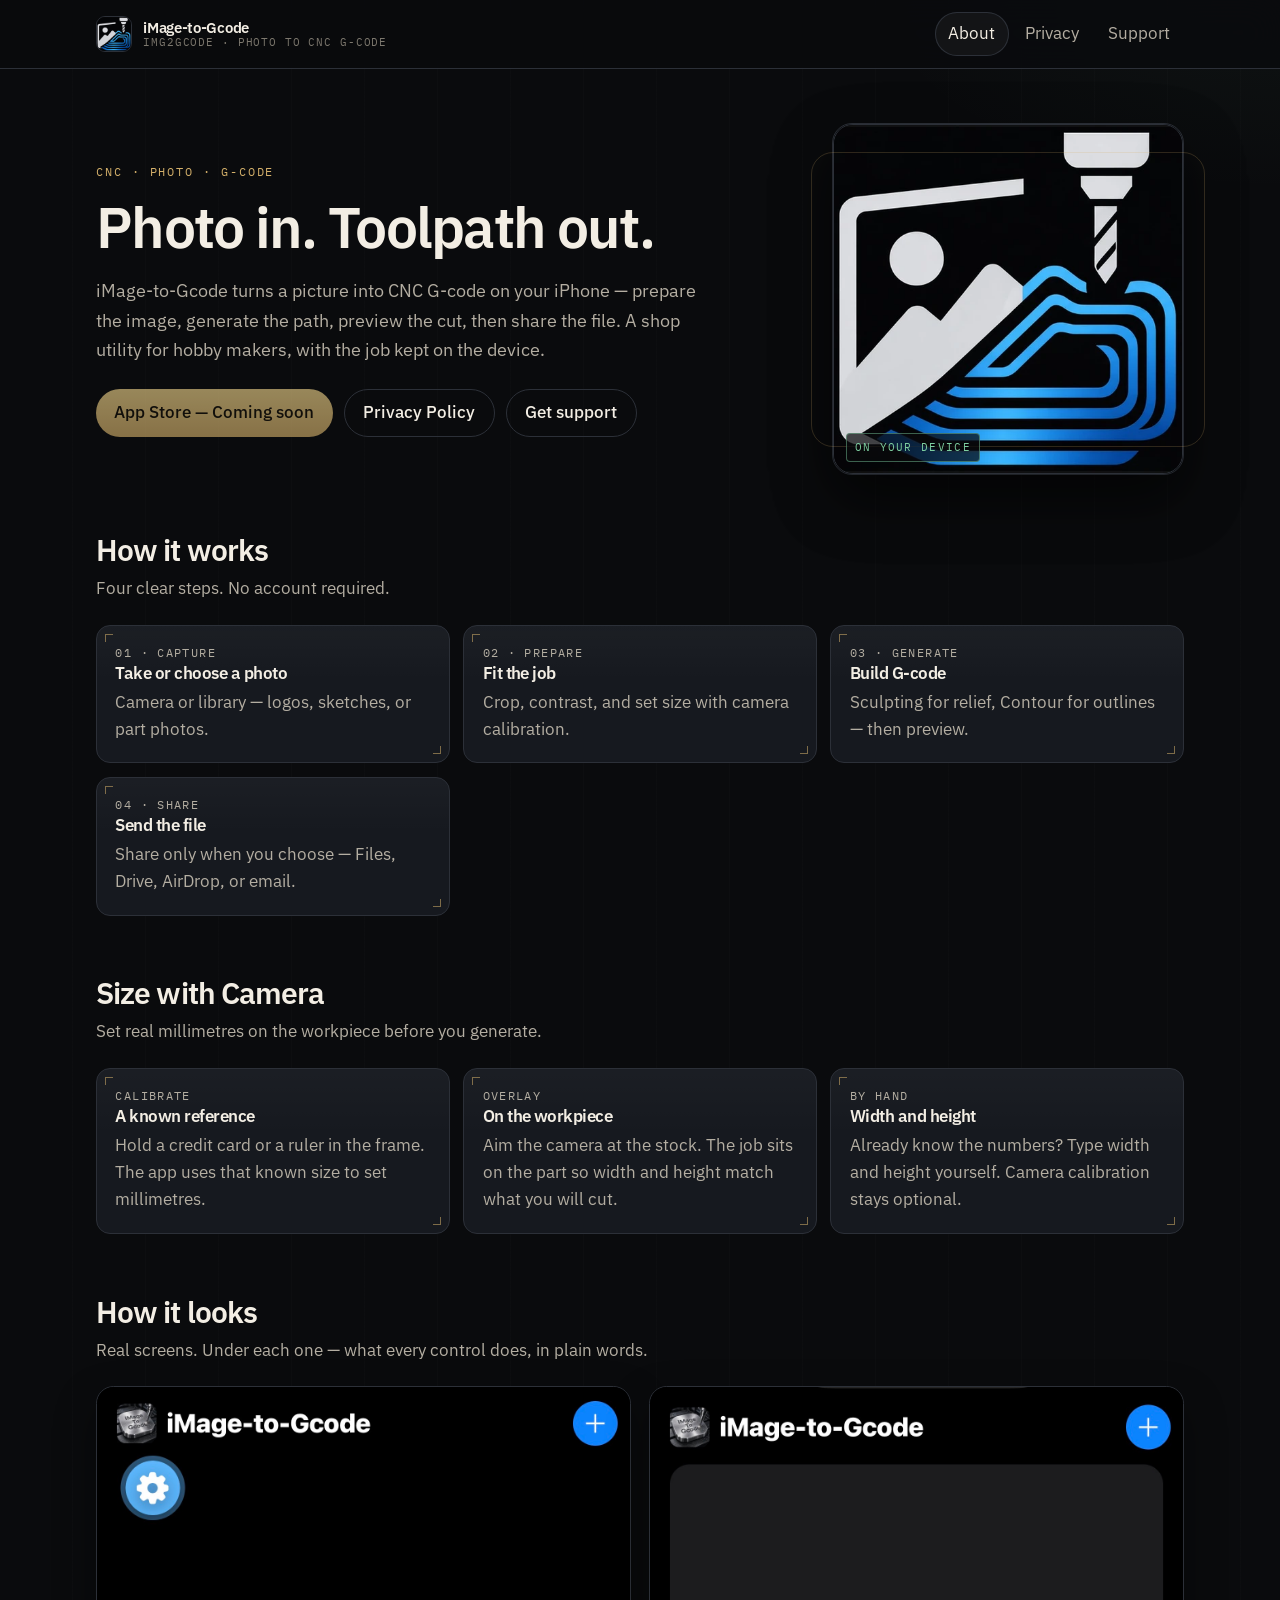
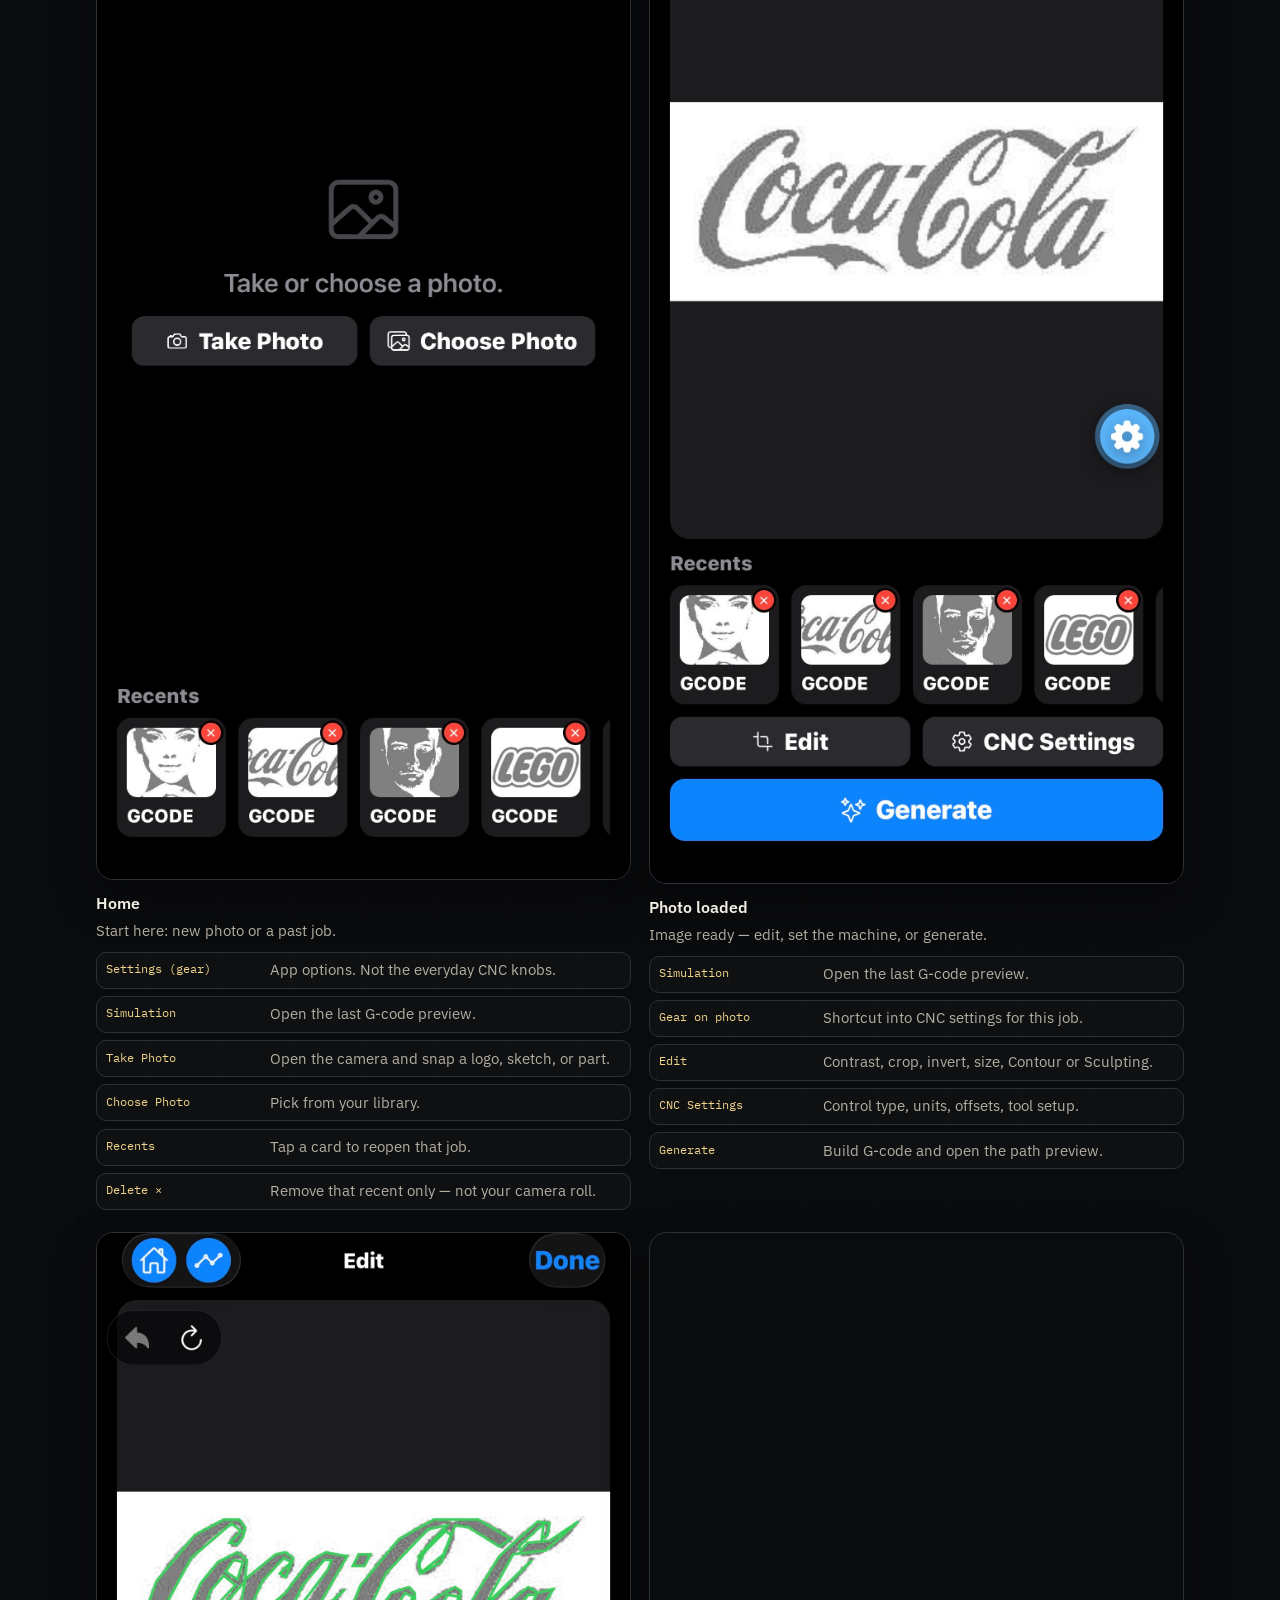
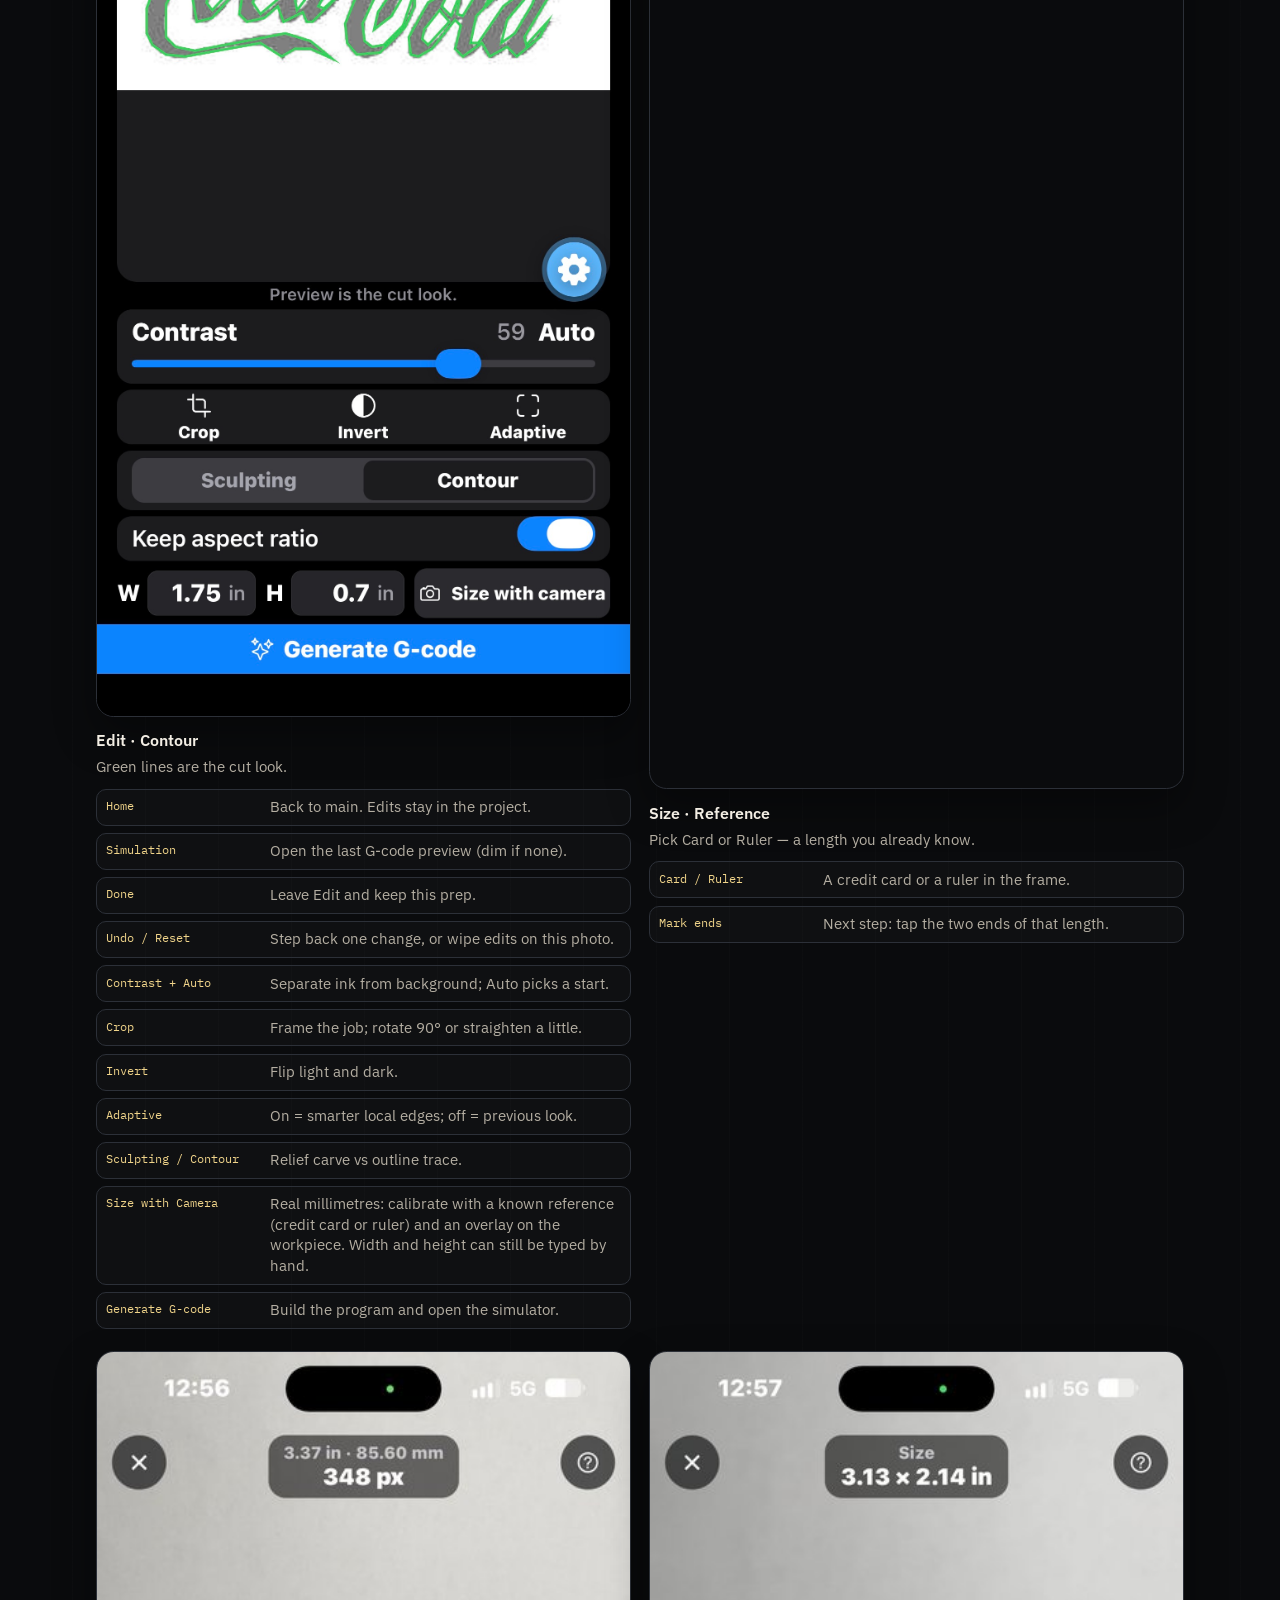
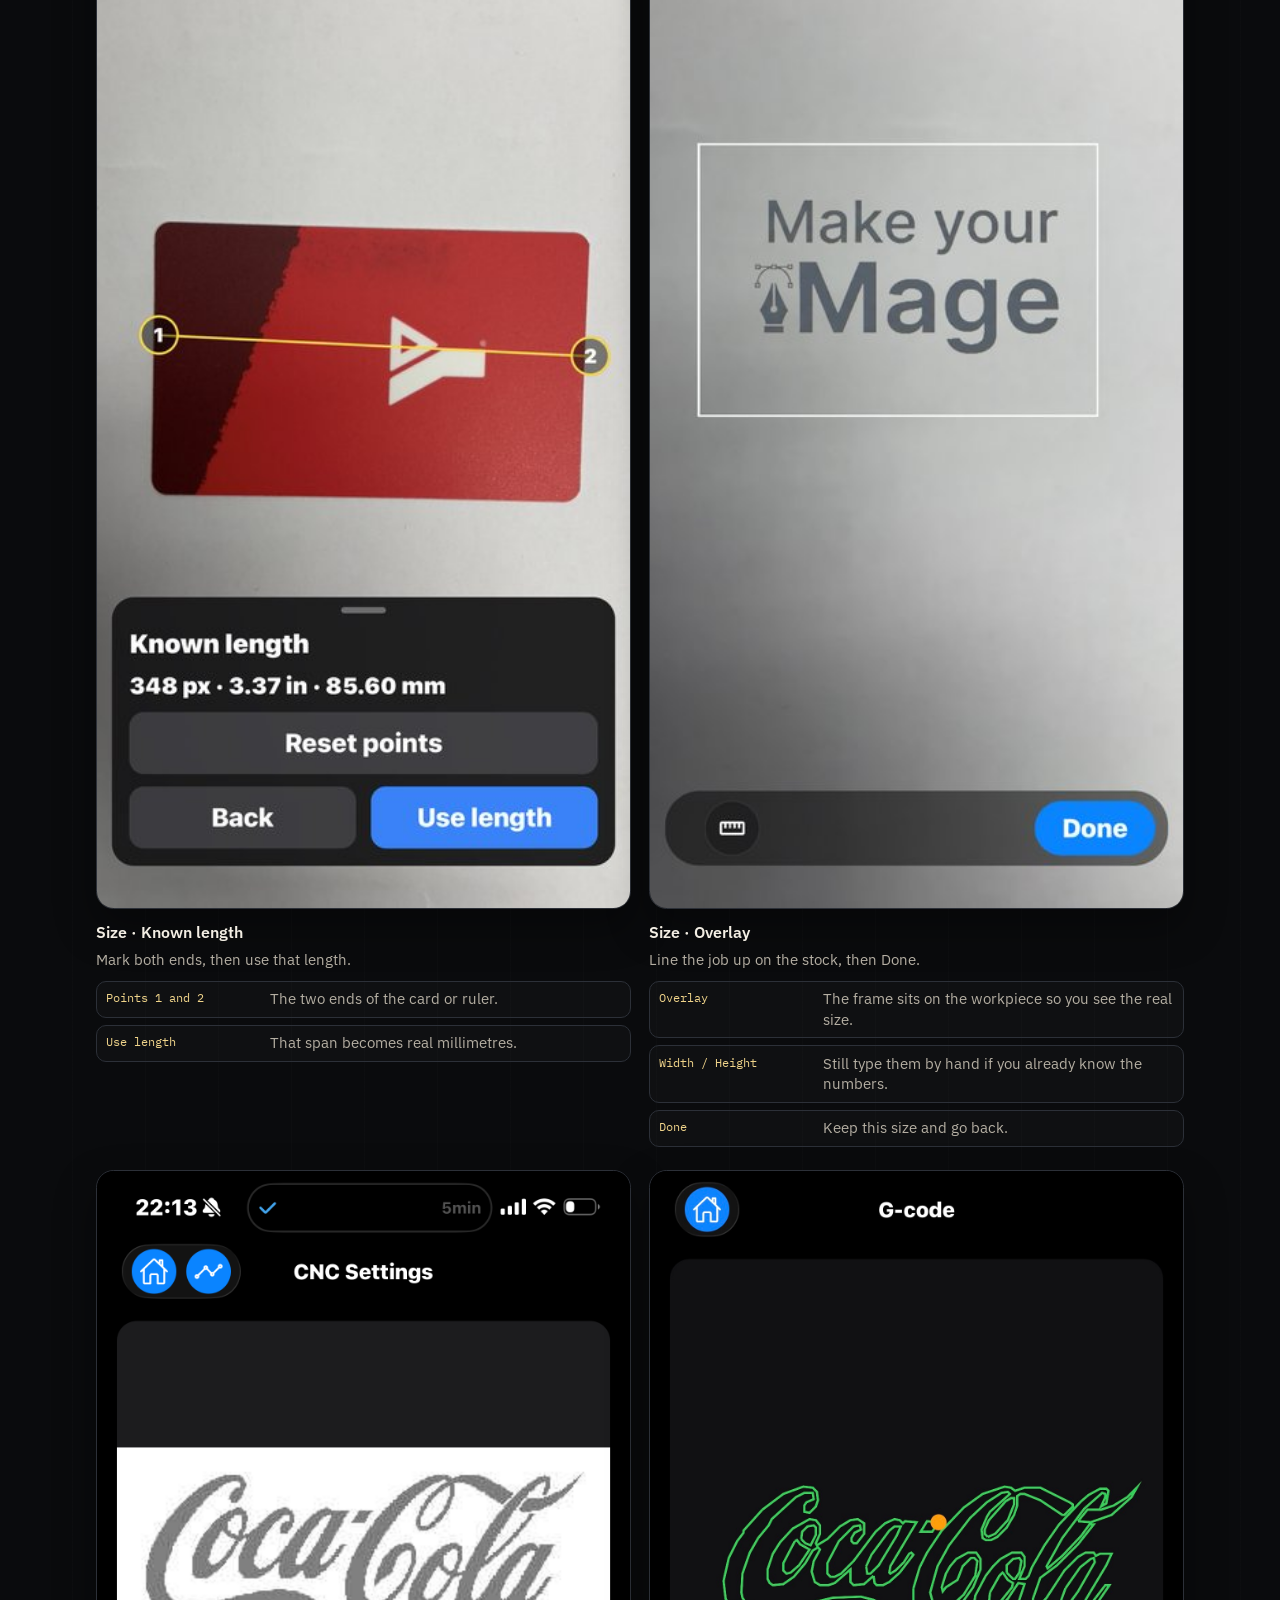
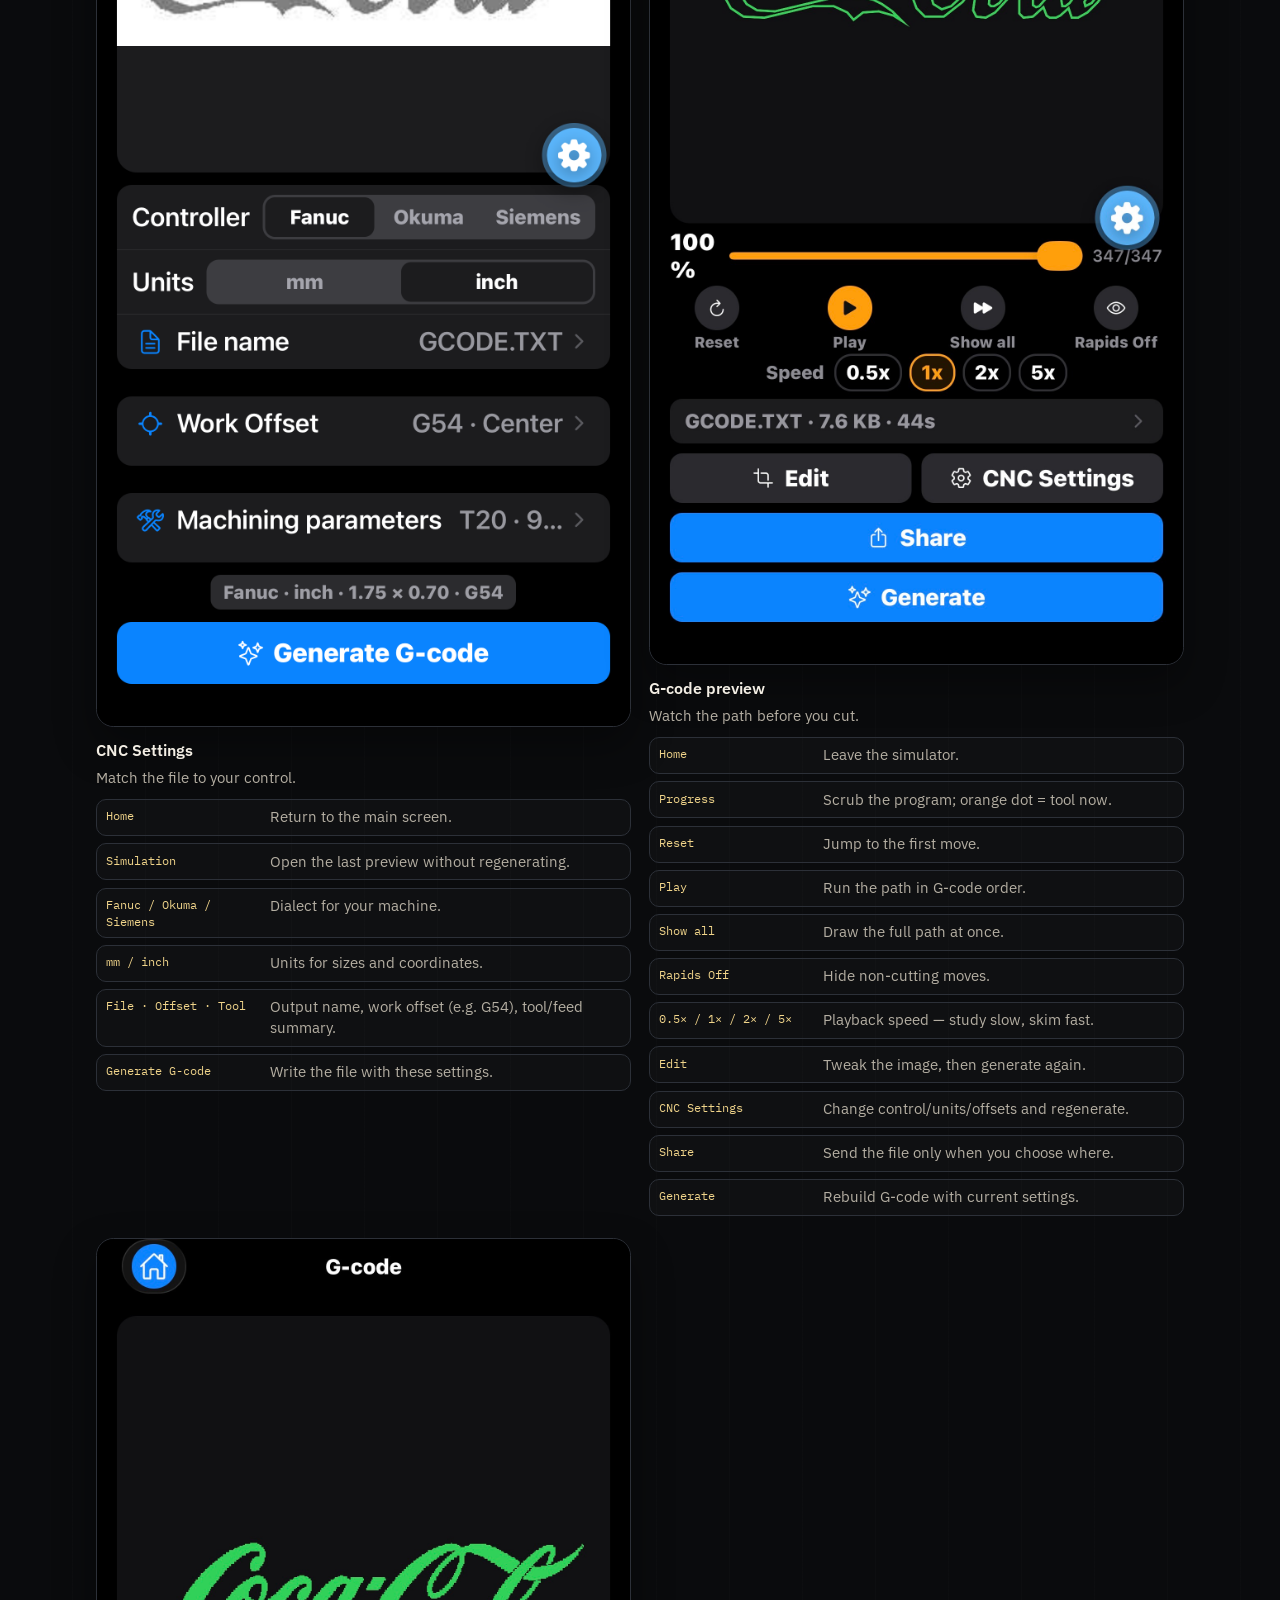
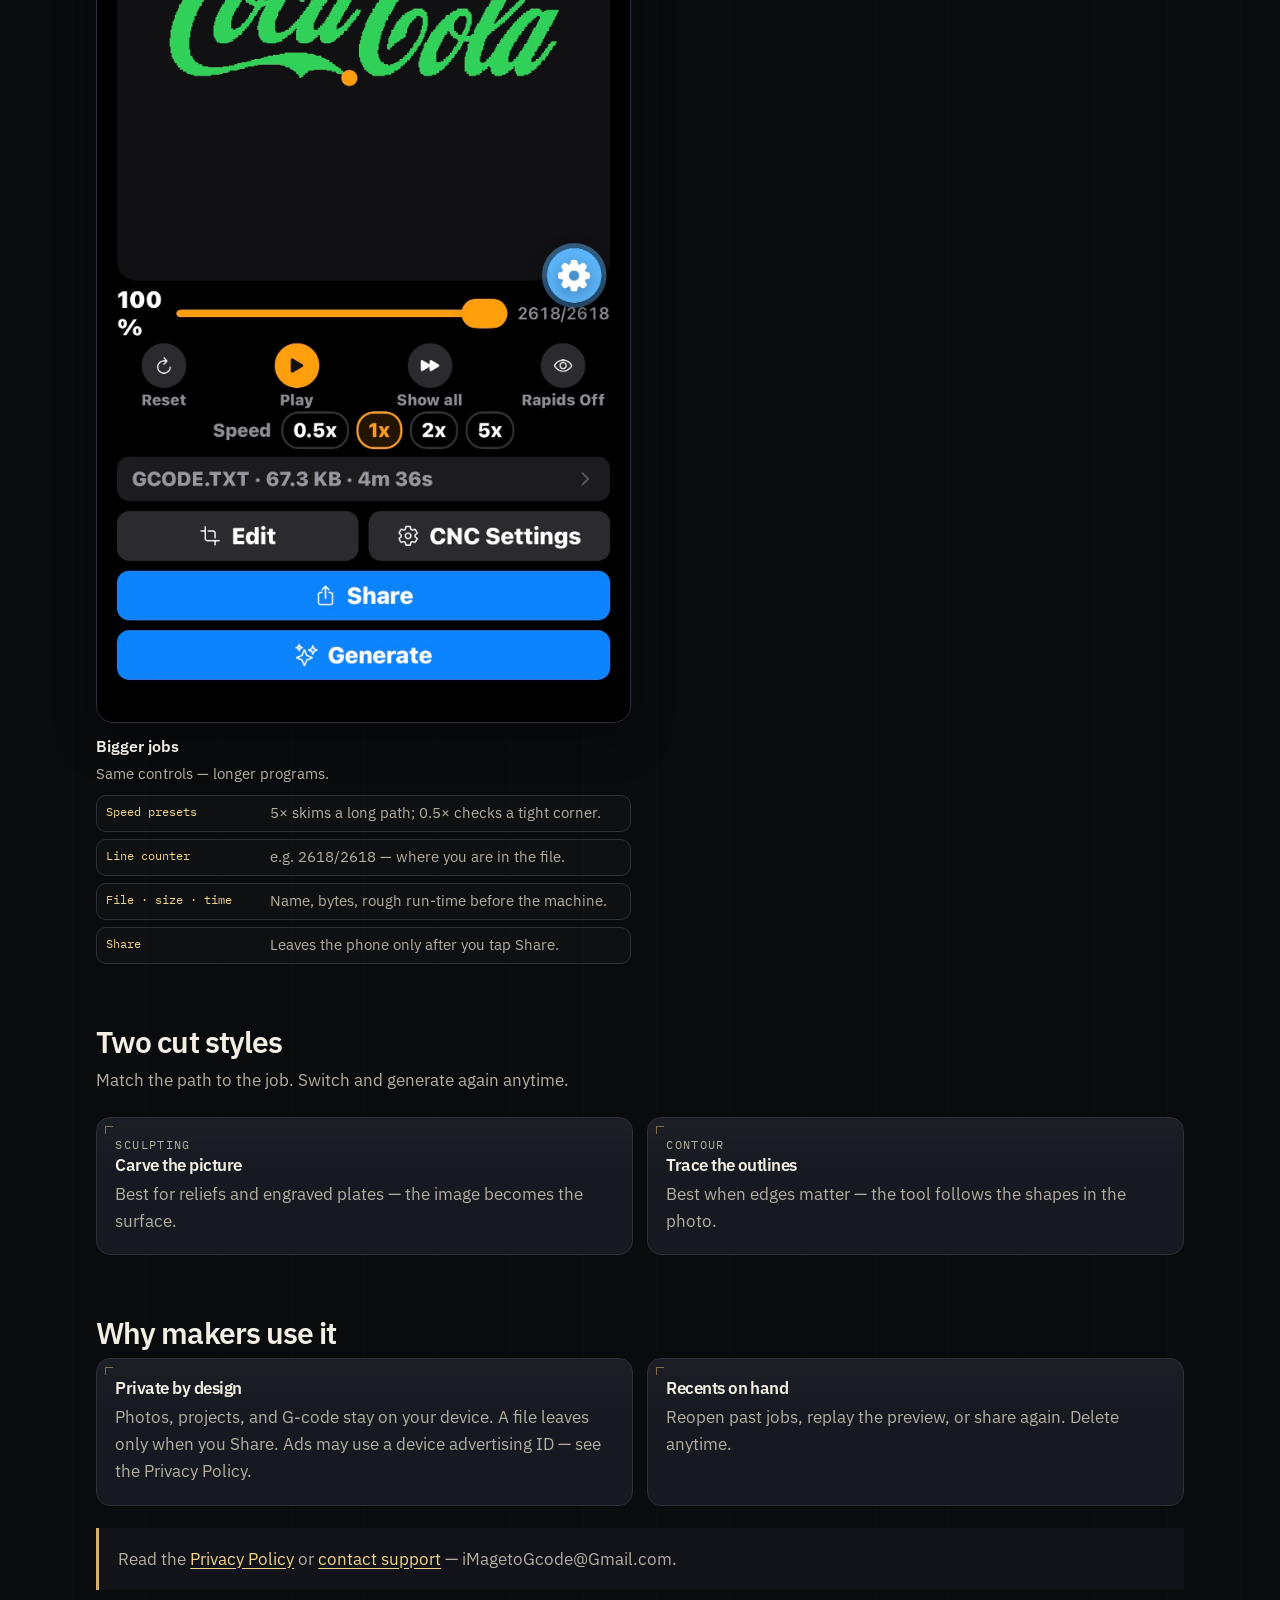
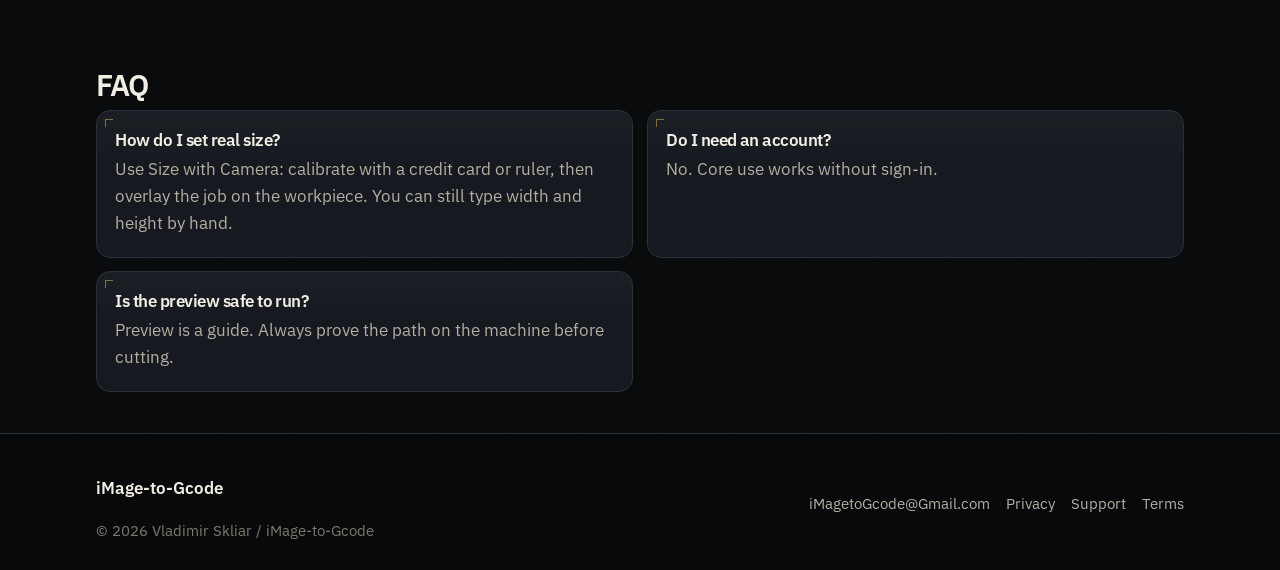
==== commit 0ab45f05: "Replace site brand icons with the iOS app v3 icon. Copy the shipped flat icon (photo frame, blue con" ====
--- a/index.html
+++ b/index.html
@@ -23,9 +23,9 @@
     <meta name="twitter:description" content="Turn a photo into CNC G-code on your phone. Prepare, generate, preview, and share — on device. Privacy-first toolpath app for shops and makers." />
     <meta name="twitter:image" content="https://vladimirsk1234.github.io/imagetogcode-site/assets/og.jpg" />
     <meta name="theme-color" content="#0a0b0d" />
-    <link rel="icon" href="assets/favicon.png" type="image/png" />
-    <link rel="apple-touch-icon" href="assets/apple-touch-icon.png" />
-    <link rel="stylesheet" href="styles.css?v=plain2" />
+    <link rel="icon" href="assets/favicon.png?v=plain3" type="image/png" />
+    <link rel="apple-touch-icon" href="assets/apple-touch-icon.png?v=plain3" />
+    <link rel="stylesheet" href="styles.css?v=plain3" />
     <script type="application/ld+json">
     {
       "@context": "https://schema.org",
@@ -88,7 +88,7 @@
     <header class="site-header">
       <div class="wrap header-inner">
         <a class="brand" href="index.html">
-          <img src="assets/logo.png" width="36" height="36" alt="iMage-to-Gcode logo" />
+          <img src="assets/logo.png?v=plain3" width="36" height="36" alt="iMage-to-Gcode logo" />
           <span class="brand-name">
             <strong>iMage-to-Gcode</strong>
             <span>iMg2Gcode · Photo to CNC G-code</span>
@@ -120,9 +120,9 @@
         </div>
         <div class="hero-art">
           <picture>
-            <source type="image/webp" srcset="assets/app-icon.webp" />
+            <source type="image/webp" srcset="assets/app-icon.webp?v=plain3" />
             <img
-              src="assets/app-icon-256.png"
+              src="assets/app-icon-256.png?v=plain3"
               width="512"
               height="512"
               alt="iMage-to-Gcode app icon: photo frame, blue contour toolpath, and milling bit"
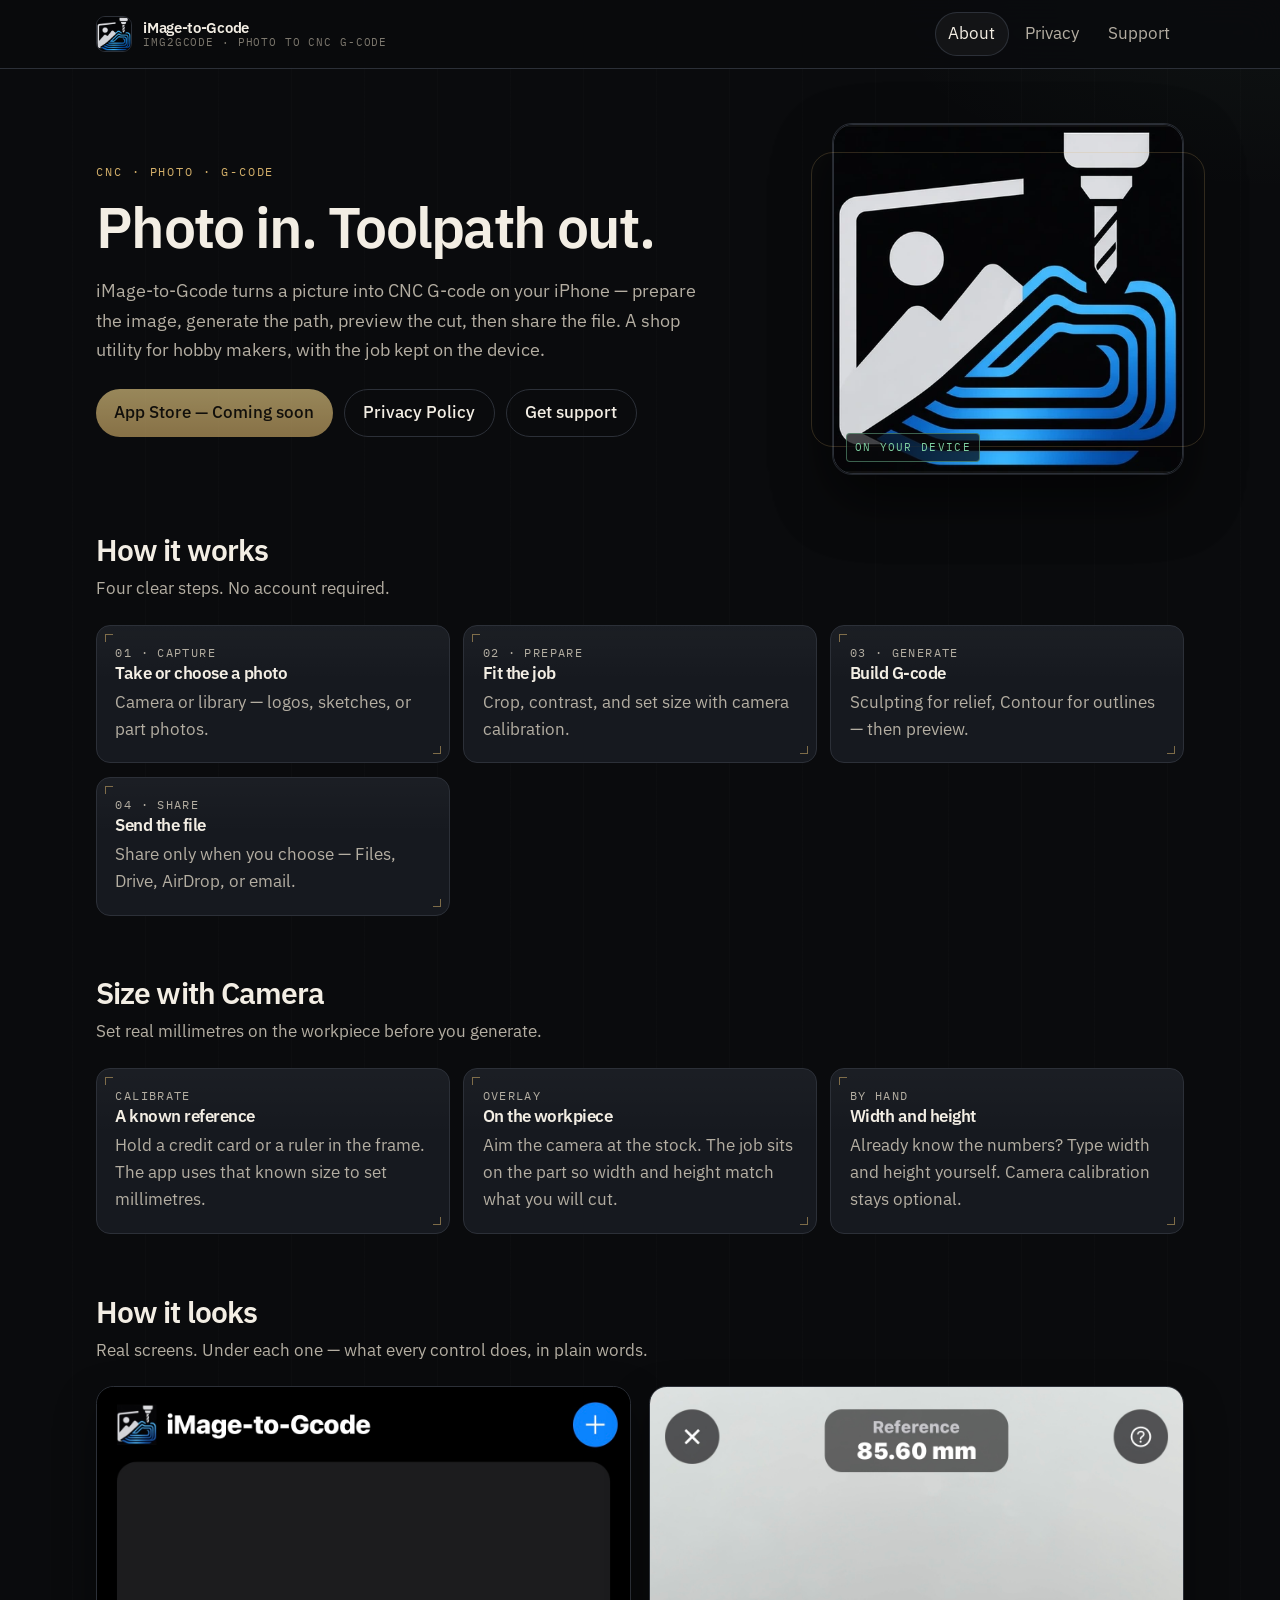
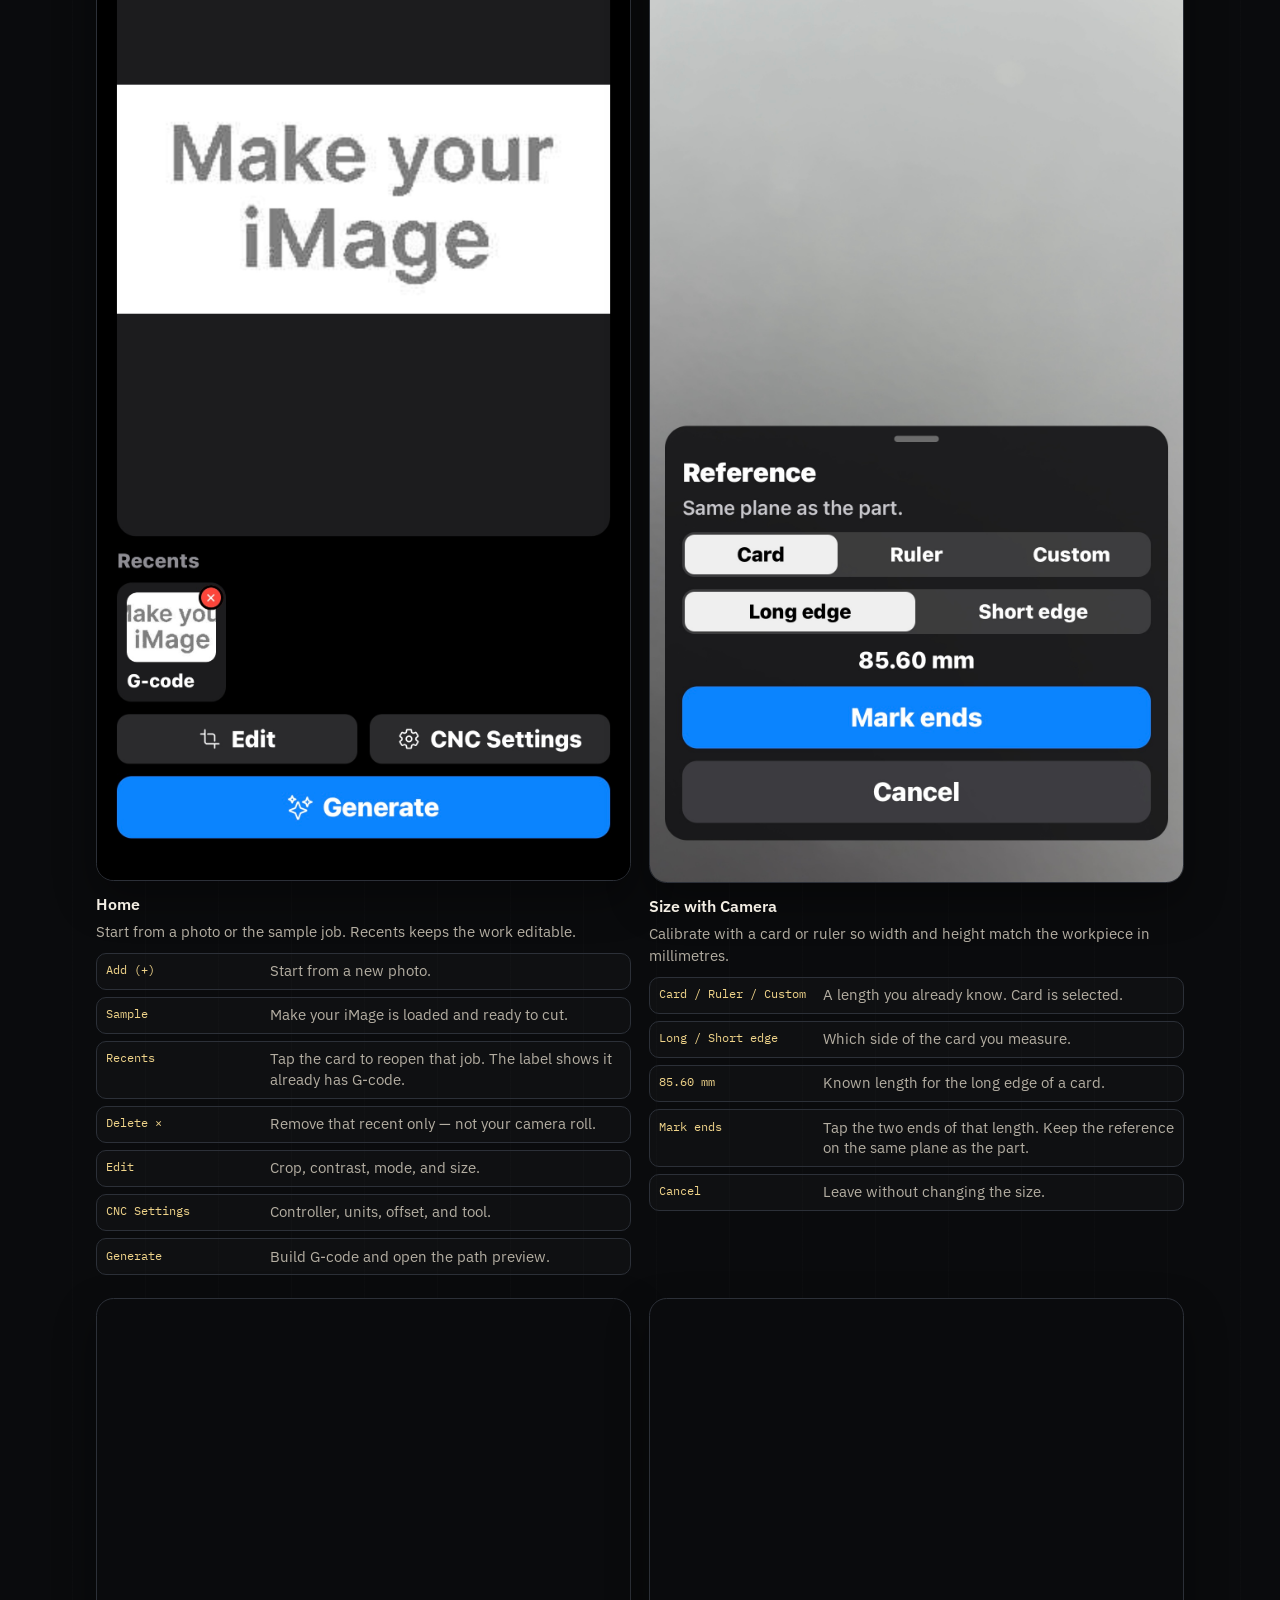
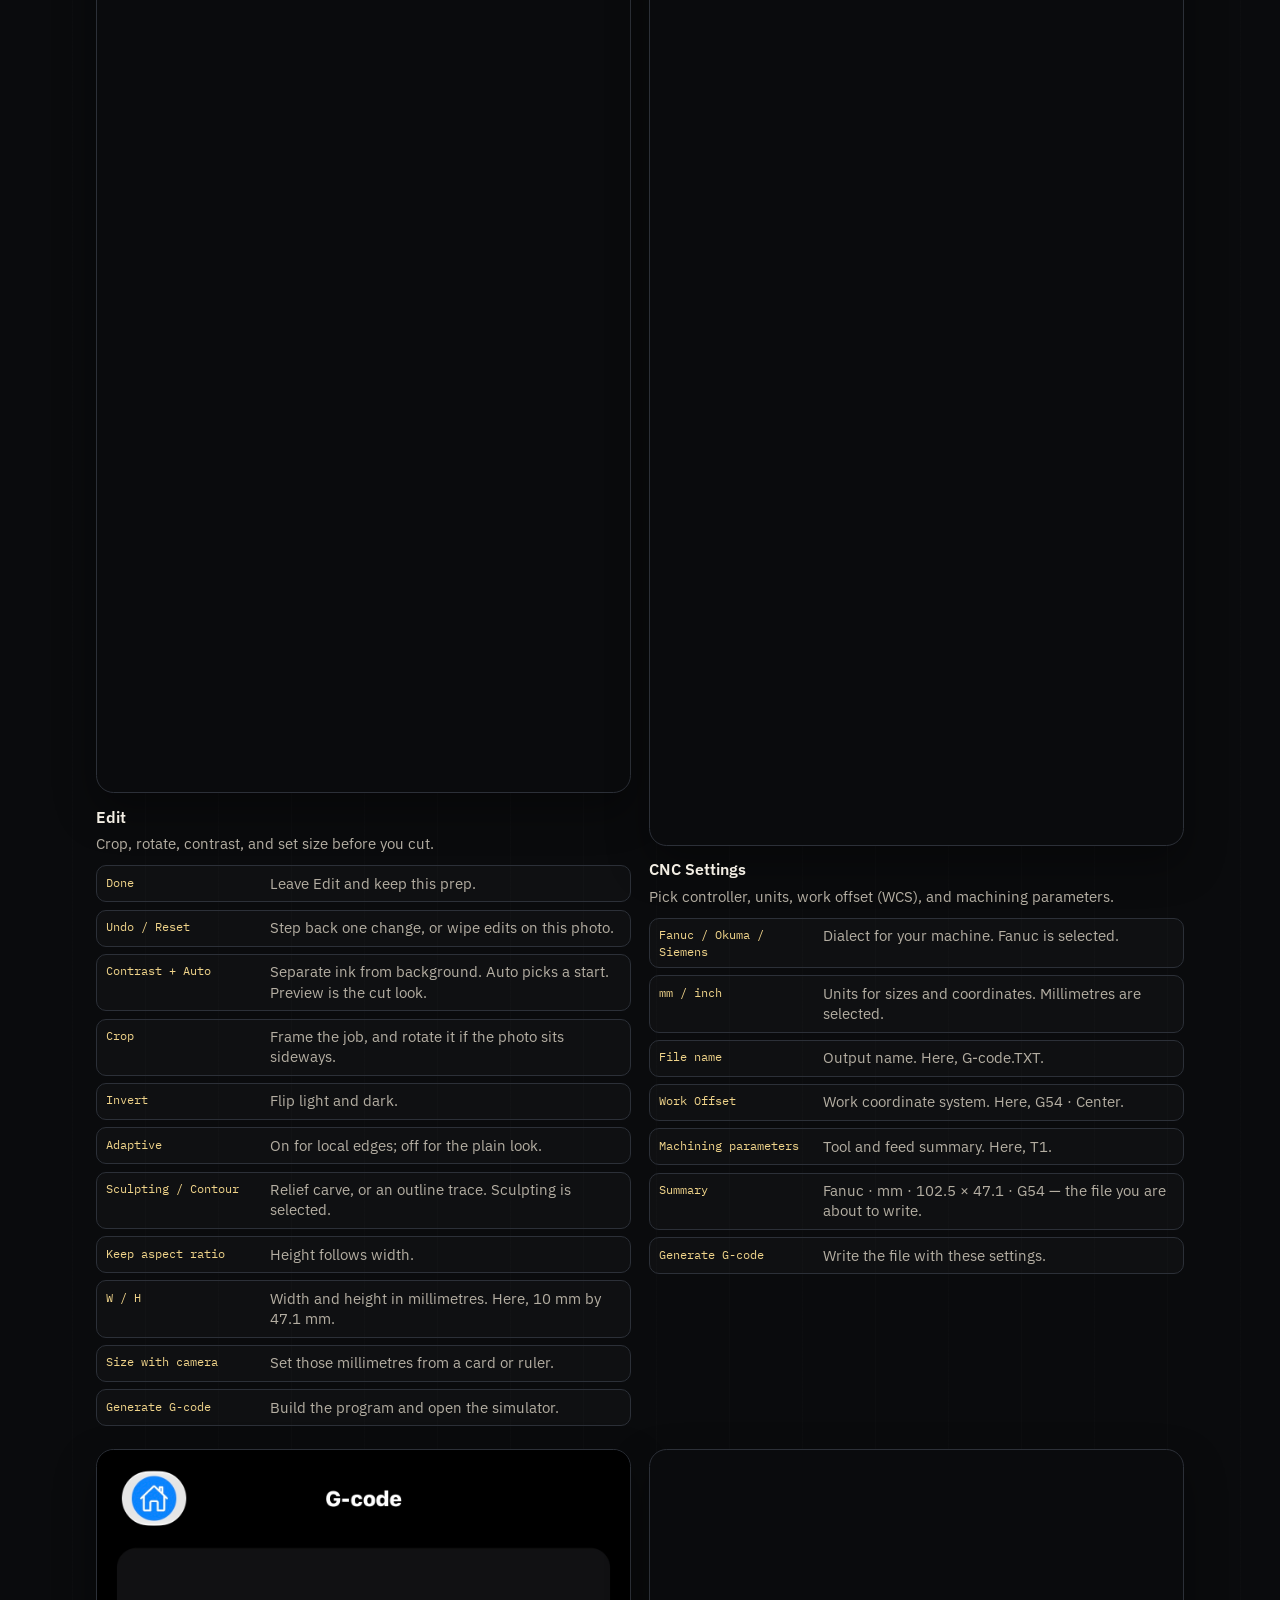
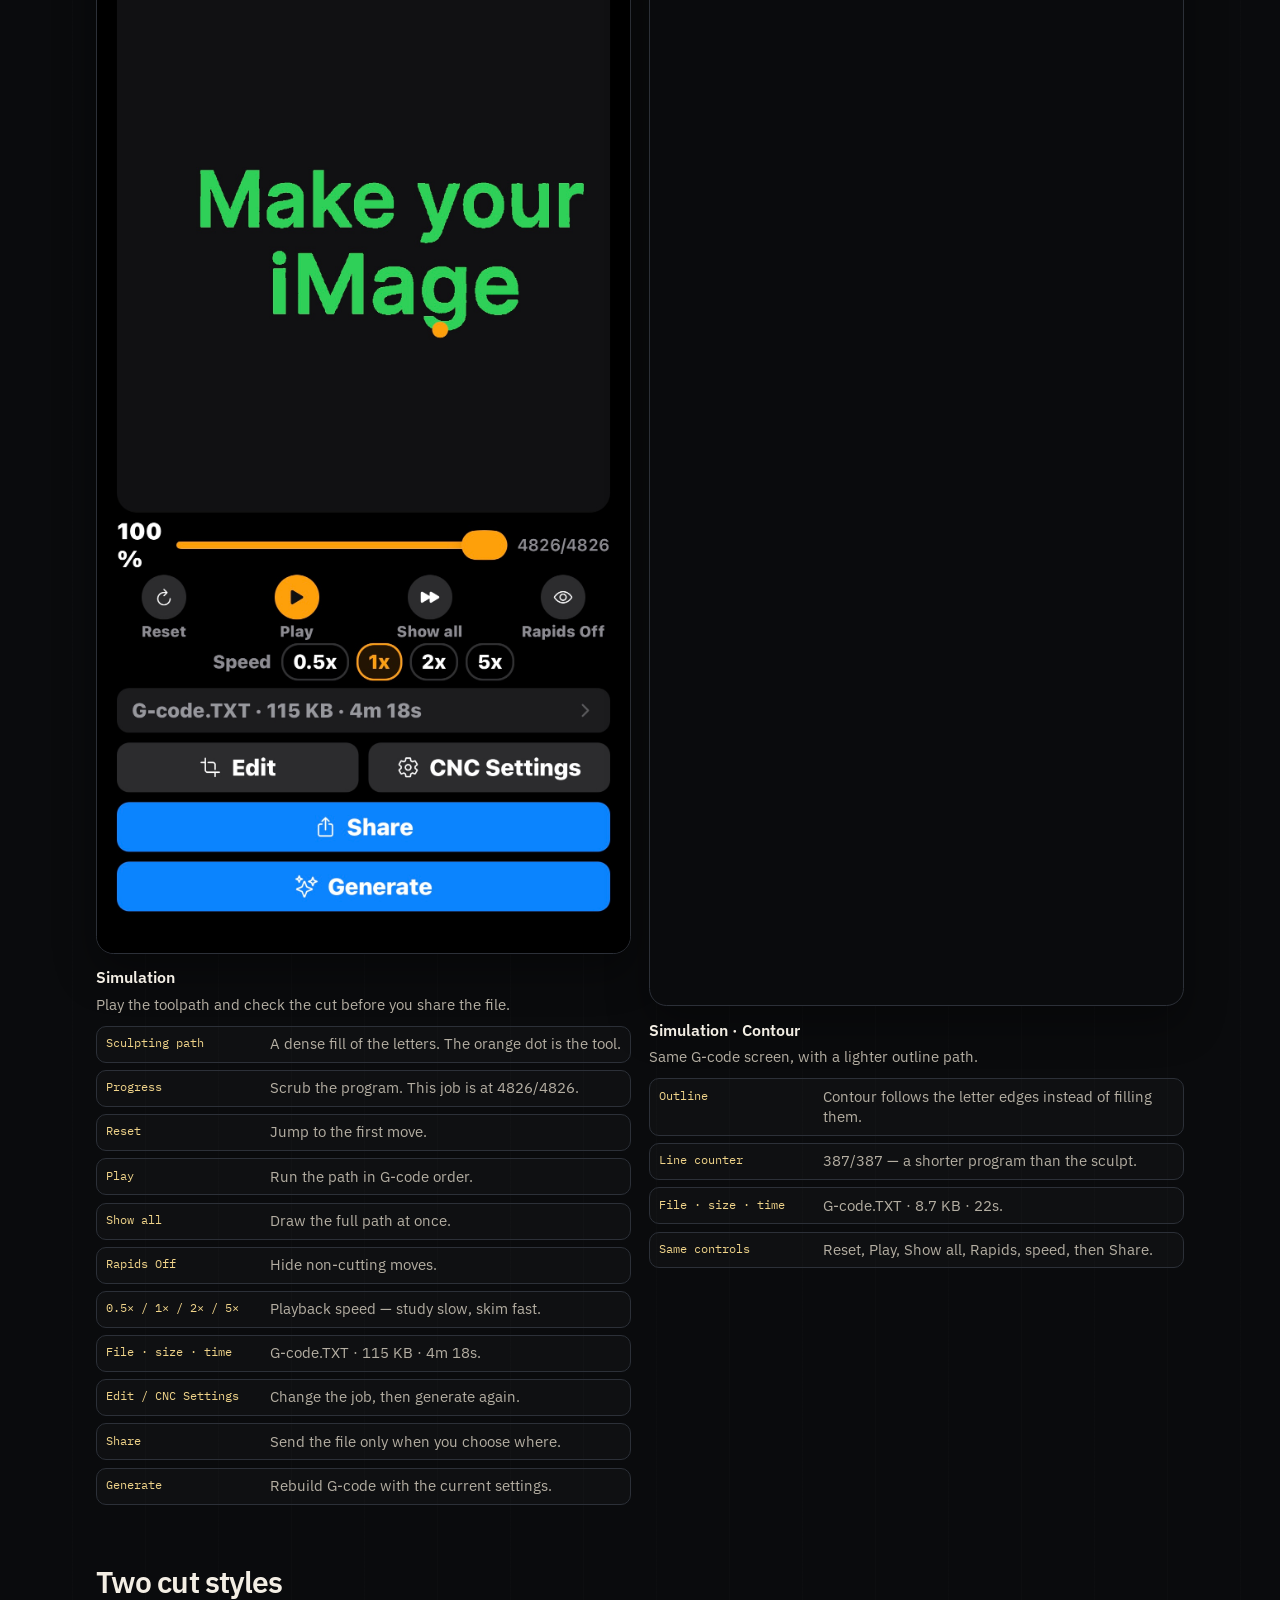
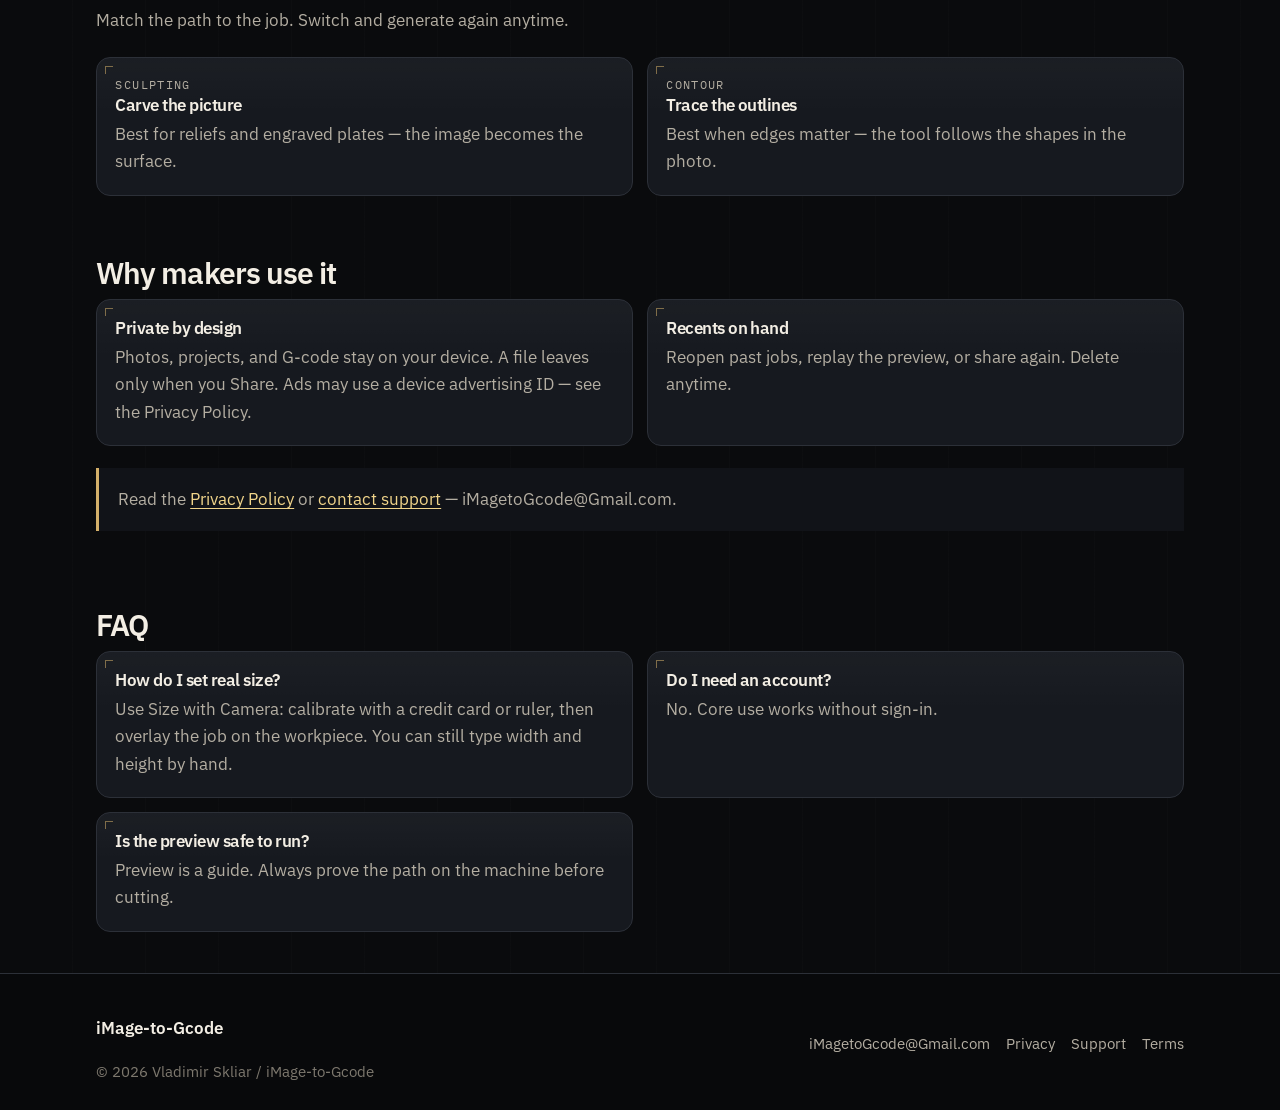
==== commit e2feb4a2: "Replace the marketing gallery with current iPhone screens. Swap the old home, edit, size, CNC, and s" ====
--- a/index.html
+++ b/index.html
@@ -187,142 +187,107 @@
         <div class="shots">
 
           <figure class="shot">
-            <img src="assets/shots/01-home.jpg" width="390" height="844" alt="Home screen with Take Photo, Choose Photo, and Recents" loading="lazy" decoding="async" />
+            <img src="assets/shots/01-home-sample.jpg" width="1290" height="2643" alt="Home with the Make your iMage sample loaded, a Recents card, and Edit, CNC Settings, and Generate" loading="lazy" decoding="async" />
             <figcaption>
               <strong>Home</strong>
-              Start here: new photo or a past job.
-            </figcaption>
-            <dl class="keylist">
-              <div><dt>Settings (gear)</dt><dd>App options. Not the everyday CNC knobs.</dd></div>
-              <div><dt>Simulation</dt><dd>Open the last G-code preview.</dd></div>
-              <div><dt>Take Photo</dt><dd>Open the camera and snap a logo, sketch, or part.</dd></div>
-              <div><dt>Choose Photo</dt><dd>Pick from your library.</dd></div>
-              <div><dt>Recents</dt><dd>Tap a card to reopen that job.</dd></div>
+              Start from a photo or the sample job. Recents keeps the work editable.
+            </figcaption>
+            <dl class="keylist">
+              <div><dt>Add (+)</dt><dd>Start from a new photo.</dd></div>
+              <div><dt>Sample</dt><dd>Make your iMage is loaded and ready to cut.</dd></div>
+              <div><dt>Recents</dt><dd>Tap the card to reopen that job. The label shows it already has G-code.</dd></div>
               <div><dt>Delete ×</dt><dd>Remove that recent only — not your camera roll.</dd></div>
-            </dl>
-          </figure>
-
-          <figure class="shot">
-            <img src="assets/shots/02-home-ready.jpg" width="390" height="844" alt="Home with loaded image and Edit, CNC Settings, Generate" loading="lazy" decoding="async" />
-            <figcaption>
-              <strong>Photo loaded</strong>
-              Image ready — edit, set the machine, or generate.
-            </figcaption>
-            <dl class="keylist">
-              <div><dt>Simulation</dt><dd>Open the last G-code preview.</dd></div>
-              <div><dt>Gear on photo</dt><dd>Shortcut into CNC settings for this job.</dd></div>
-              <div><dt>Edit</dt><dd>Contrast, crop, invert, size, Contour or Sculpting.</dd></div>
-              <div><dt>CNC Settings</dt><dd>Control type, units, offsets, tool setup.</dd></div>
+              <div><dt>Edit</dt><dd>Crop, contrast, mode, and size.</dd></div>
+              <div><dt>CNC Settings</dt><dd>Controller, units, offset, and tool.</dd></div>
               <div><dt>Generate</dt><dd>Build G-code and open the path preview.</dd></div>
             </dl>
           </figure>
 
           <figure class="shot">
-            <img src="assets/shots/03-edit-contour.jpg" width="390" height="844" alt="Edit Contour screen with green cut preview" loading="lazy" decoding="async" />
-            <figcaption>
-              <strong>Edit · Contour</strong>
-              Green lines are the cut look.
-            </figcaption>
-            <dl class="keylist">
-              <div><dt>Home</dt><dd>Back to main. Edits stay in the project.</dd></div>
-              <div><dt>Simulation</dt><dd>Open the last G-code preview (dim if none).</dd></div>
+            <img src="assets/shots/02-size-camera-reference.jpg" width="1290" height="2648" alt="Size with Camera reference: Card, long edge, 85.60 mm, and Mark ends" loading="lazy" decoding="async" />
+            <figcaption>
+              <strong>Size with Camera</strong>
+              Calibrate with a card or ruler so width and height match the workpiece in millimetres.
+            </figcaption>
+            <dl class="keylist">
+              <div><dt>Card / Ruler / Custom</dt><dd>A length you already know. Card is selected.</dd></div>
+              <div><dt>Long / Short edge</dt><dd>Which side of the card you measure.</dd></div>
+              <div><dt>85.60 mm</dt><dd>Known length for the long edge of a card.</dd></div>
+              <div><dt>Mark ends</dt><dd>Tap the two ends of that length. Keep the reference on the same plane as the part.</dd></div>
+              <div><dt>Cancel</dt><dd>Leave without changing the size.</dd></div>
+            </dl>
+          </figure>
+
+          <figure class="shot">
+            <img src="assets/shots/03-edit.jpg" width="1290" height="2646" alt="Edit screen with contrast, crop, Sculpting selected, width and height, and Size with camera" loading="lazy" decoding="async" />
+            <figcaption>
+              <strong>Edit</strong>
+              Crop, rotate, contrast, and set size before you cut.
+            </figcaption>
+            <dl class="keylist">
               <div><dt>Done</dt><dd>Leave Edit and keep this prep.</dd></div>
               <div><dt>Undo / Reset</dt><dd>Step back one change, or wipe edits on this photo.</dd></div>
-              <div><dt>Contrast + Auto</dt><dd>Separate ink from background; Auto picks a start.</dd></div>
-              <div><dt>Crop</dt><dd>Frame the job; rotate 90° or straighten a little.</dd></div>
+              <div><dt>Contrast + Auto</dt><dd>Separate ink from background. Auto picks a start. Preview is the cut look.</dd></div>
+              <div><dt>Crop</dt><dd>Frame the job, and rotate it if the photo sits sideways.</dd></div>
               <div><dt>Invert</dt><dd>Flip light and dark.</dd></div>
-              <div><dt>Adaptive</dt><dd>On = smarter local edges; off = previous look.</dd></div>
-              <div><dt>Sculpting / Contour</dt><dd>Relief carve vs outline trace.</dd></div>
-              <div><dt>Size with Camera</dt><dd>Real millimetres: calibrate with a known reference (credit card or ruler) and an overlay on the workpiece. Width and height can still be typed by hand.</dd></div>
+              <div><dt>Adaptive</dt><dd>On for local edges; off for the plain look.</dd></div>
+              <div><dt>Sculpting / Contour</dt><dd>Relief carve, or an outline trace. Sculpting is selected.</dd></div>
+              <div><dt>Keep aspect ratio</dt><dd>Height follows width.</dd></div>
+              <div><dt>W / H</dt><dd>Width and height in millimetres. Here, 10 mm by 47.1 mm.</dd></div>
+              <div><dt>Size with camera</dt><dd>Set those millimetres from a card or ruler.</dd></div>
               <div><dt>Generate G-code</dt><dd>Build the program and open the simulator.</dd></div>
             </dl>
           </figure>
 
           <figure class="shot">
-            <img src="assets/shots/07-size-cam-reference.jpg" width="390" height="845" alt="Size with Camera reference sheet for Card, Ruler, or marking the ends" loading="lazy" decoding="async" />
-            <figcaption>
-              <strong>Size · Reference</strong>
-              Pick Card or Ruler — a length you already know.
-            </figcaption>
-            <dl class="keylist">
-              <div><dt>Card / Ruler</dt><dd>A credit card or a ruler in the frame.</dd></div>
-              <div><dt>Mark ends</dt><dd>Next step: tap the two ends of that length.</dd></div>
-            </dl>
-          </figure>
-
-          <figure class="shot">
-            <img src="assets/shots/08-size-cam-known-length.jpg" width="390" height="845" alt="Two points marked on a credit card, then Use length" loading="lazy" decoding="async" />
-            <figcaption>
-              <strong>Size · Known length</strong>
-              Mark both ends, then use that length.
-            </figcaption>
-            <dl class="keylist">
-              <div><dt>Points 1 and 2</dt><dd>The two ends of the card or ruler.</dd></div>
-              <div><dt>Use length</dt><dd>That span becomes real millimetres.</dd></div>
-            </dl>
-          </figure>
-
-          <figure class="shot">
-            <img src="assets/shots/09-size-cam-overlay.jpg" width="390" height="845" alt="Workpiece size overlay with width, height, and Done" loading="lazy" decoding="async" />
-            <figcaption>
-              <strong>Size · Overlay</strong>
-              Line the job up on the stock, then Done.
-            </figcaption>
-            <dl class="keylist">
-              <div><dt>Overlay</dt><dd>The frame sits on the workpiece so you see the real size.</dd></div>
-              <div><dt>Width / Height</dt><dd>Still type them by hand if you already know the numbers.</dd></div>
-              <div><dt>Done</dt><dd>Keep this size and go back.</dd></div>
-            </dl>
-          </figure>
-
-          <figure class="shot">
-            <img src="assets/shots/06-cnc-settings.png" width="390" height="844" alt="CNC Settings with Fanuc and inch selected" loading="lazy" decoding="async" />
+            <img src="assets/shots/04-cnc-settings.jpg" width="1240" height="2666" alt="CNC Settings with Fanuc, millimetres, file name, G54 center work offset, and machining parameters" loading="lazy" decoding="async" />
             <figcaption>
               <strong>CNC Settings</strong>
-              Match the file to your control.
-            </figcaption>
-            <dl class="keylist">
-              <div><dt>Home</dt><dd>Return to the main screen.</dd></div>
-              <div><dt>Simulation</dt><dd>Open the last preview without regenerating.</dd></div>
-              <div><dt>Fanuc / Okuma / Siemens</dt><dd>Dialect for your machine.</dd></div>
-              <div><dt>mm / inch</dt><dd>Units for sizes and coordinates.</dd></div>
-              <div><dt>File · Offset · Tool</dt><dd>Output name, work offset (e.g. G54), tool/feed summary.</dd></div>
+              Pick controller, units, work offset (WCS), and machining parameters.
+            </figcaption>
+            <dl class="keylist">
+              <div><dt>Fanuc / Okuma / Siemens</dt><dd>Dialect for your machine. Fanuc is selected.</dd></div>
+              <div><dt>mm / inch</dt><dd>Units for sizes and coordinates. Millimetres are selected.</dd></div>
+              <div><dt>File name</dt><dd>Output name. Here, G-code.TXT.</dd></div>
+              <div><dt>Work Offset</dt><dd>Work coordinate system. Here, G54 · Center.</dd></div>
+              <div><dt>Machining parameters</dt><dd>Tool and feed summary. Here, T1.</dd></div>
+              <div><dt>Summary</dt><dd>Fanuc · mm · 102.5 × 47.1 · G54 — the file you are about to write.</dd></div>
               <div><dt>Generate G-code</dt><dd>Write the file with these settings.</dd></div>
             </dl>
           </figure>
 
           <figure class="shot">
-            <img src="assets/shots/04-sim-preview.jpg" width="390" height="844" alt="G-code simulator with playback controls" loading="lazy" decoding="async" />
-            <figcaption>
-              <strong>G-code preview</strong>
-              Watch the path before you cut.
-            </figcaption>
-            <dl class="keylist">
-              <div><dt>Home</dt><dd>Leave the simulator.</dd></div>
-              <div><dt>Progress</dt><dd>Scrub the program; orange dot = tool now.</dd></div>
+            <img src="assets/shots/05-gcode-sim-sculpt.jpg" width="1290" height="2669" alt="G-code simulation of a dense sculpting toolpath for Make your iMage, at 4826 of 4826 lines" loading="lazy" decoding="async" />
+            <figcaption>
+              <strong>Simulation</strong>
+              Play the toolpath and check the cut before you share the file.
+            </figcaption>
+            <dl class="keylist">
+              <div><dt>Sculpting path</dt><dd>A dense fill of the letters. The orange dot is the tool.</dd></div>
+              <div><dt>Progress</dt><dd>Scrub the program. This job is at 4826/4826.</dd></div>
               <div><dt>Reset</dt><dd>Jump to the first move.</dd></div>
               <div><dt>Play</dt><dd>Run the path in G-code order.</dd></div>
               <div><dt>Show all</dt><dd>Draw the full path at once.</dd></div>
               <div><dt>Rapids Off</dt><dd>Hide non-cutting moves.</dd></div>
               <div><dt>0.5× / 1× / 2× / 5×</dt><dd>Playback speed — study slow, skim fast.</dd></div>
-              <div><dt>Edit</dt><dd>Tweak the image, then generate again.</dd></div>
-              <div><dt>CNC Settings</dt><dd>Change control/units/offsets and regenerate.</dd></div>
+              <div><dt>File · size · time</dt><dd>G-code.TXT · 115 KB · 4m 18s.</dd></div>
+              <div><dt>Edit / CNC Settings</dt><dd>Change the job, then generate again.</dd></div>
               <div><dt>Share</dt><dd>Send the file only when you choose where.</dd></div>
-              <div><dt>Generate</dt><dd>Rebuild G-code with current settings.</dd></div>
-            </dl>
-          </figure>
-
-          <figure class="shot">
-            <img src="assets/shots/05-sim-play.jpg" width="390" height="844" alt="Longer G-code job in the simulator" loading="lazy" decoding="async" />
-            <figcaption>
-              <strong>Bigger jobs</strong>
-              Same controls — longer programs.
-            </figcaption>
-            <dl class="keylist">
-              <div><dt>Speed presets</dt><dd>5× skims a long path; 0.5× checks a tight corner.</dd></div>
-              <div><dt>Line counter</dt><dd>e.g. 2618/2618 — where you are in the file.</dd></div>
-              <div><dt>File · size · time</dt><dd>Name, bytes, rough run-time before the machine.</dd></div>
-              <div><dt>Share</dt><dd>Leaves the phone only after you tap Share.</dd></div>
+              <div><dt>Generate</dt><dd>Rebuild G-code with the current settings.</dd></div>
+            </dl>
+          </figure>
+
+          <figure class="shot">
+            <img src="assets/shots/06-gcode-sim-contour.jpg" width="1290" height="2796" alt="G-code simulation of a lighter contour toolpath for Make your iMage, at 387 of 387 lines" loading="lazy" decoding="async" />
+            <figcaption>
+              <strong>Simulation · Contour</strong>
+              Same G-code screen, with a lighter outline path.
+            </figcaption>
+            <dl class="keylist">
+              <div><dt>Outline</dt><dd>Contour follows the letter edges instead of filling them.</dd></div>
+              <div><dt>Line counter</dt><dd>387/387 — a shorter program than the sculpt.</dd></div>
+              <div><dt>File · size · time</dt><dd>G-code.TXT · 8.7 KB · 22s.</dd></div>
+              <div><dt>Same controls</dt><dd>Reset, Play, Show all, Rapids, speed, then Share.</dd></div>
             </dl>
           </figure>
 
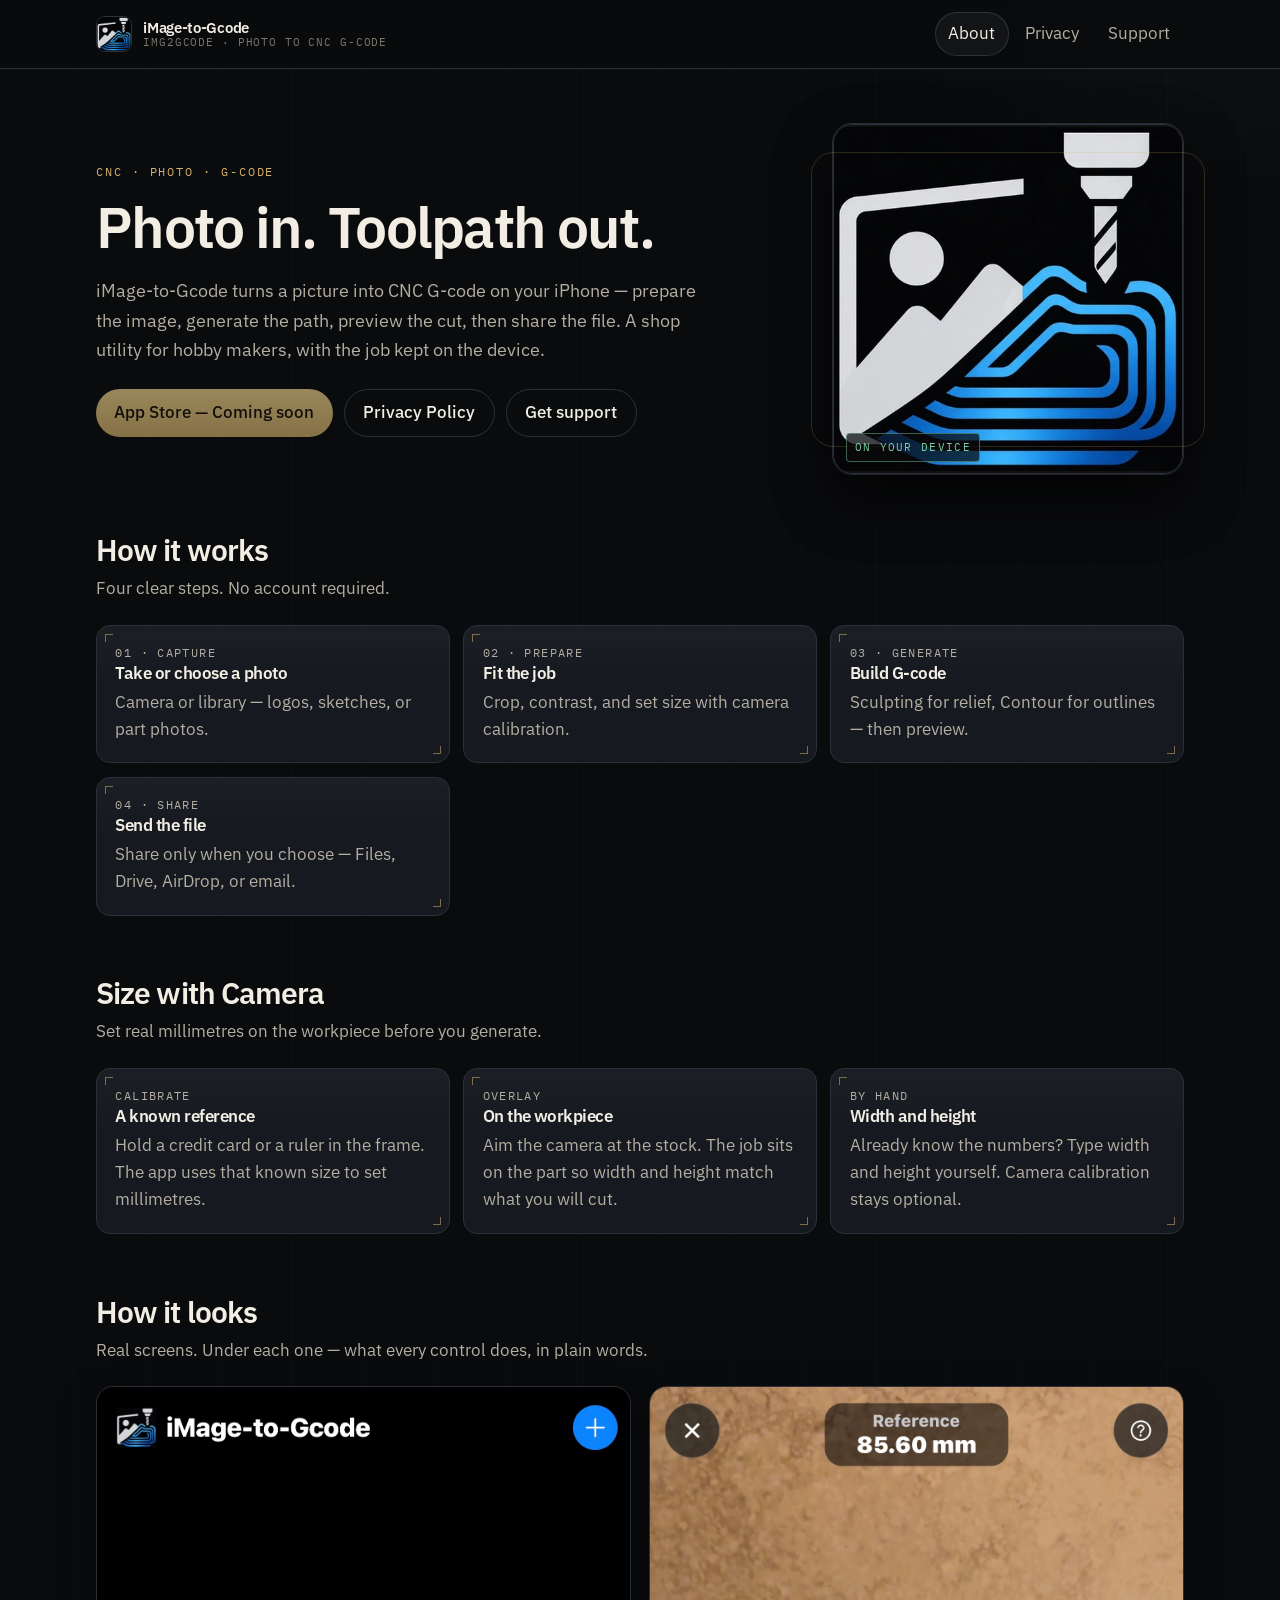
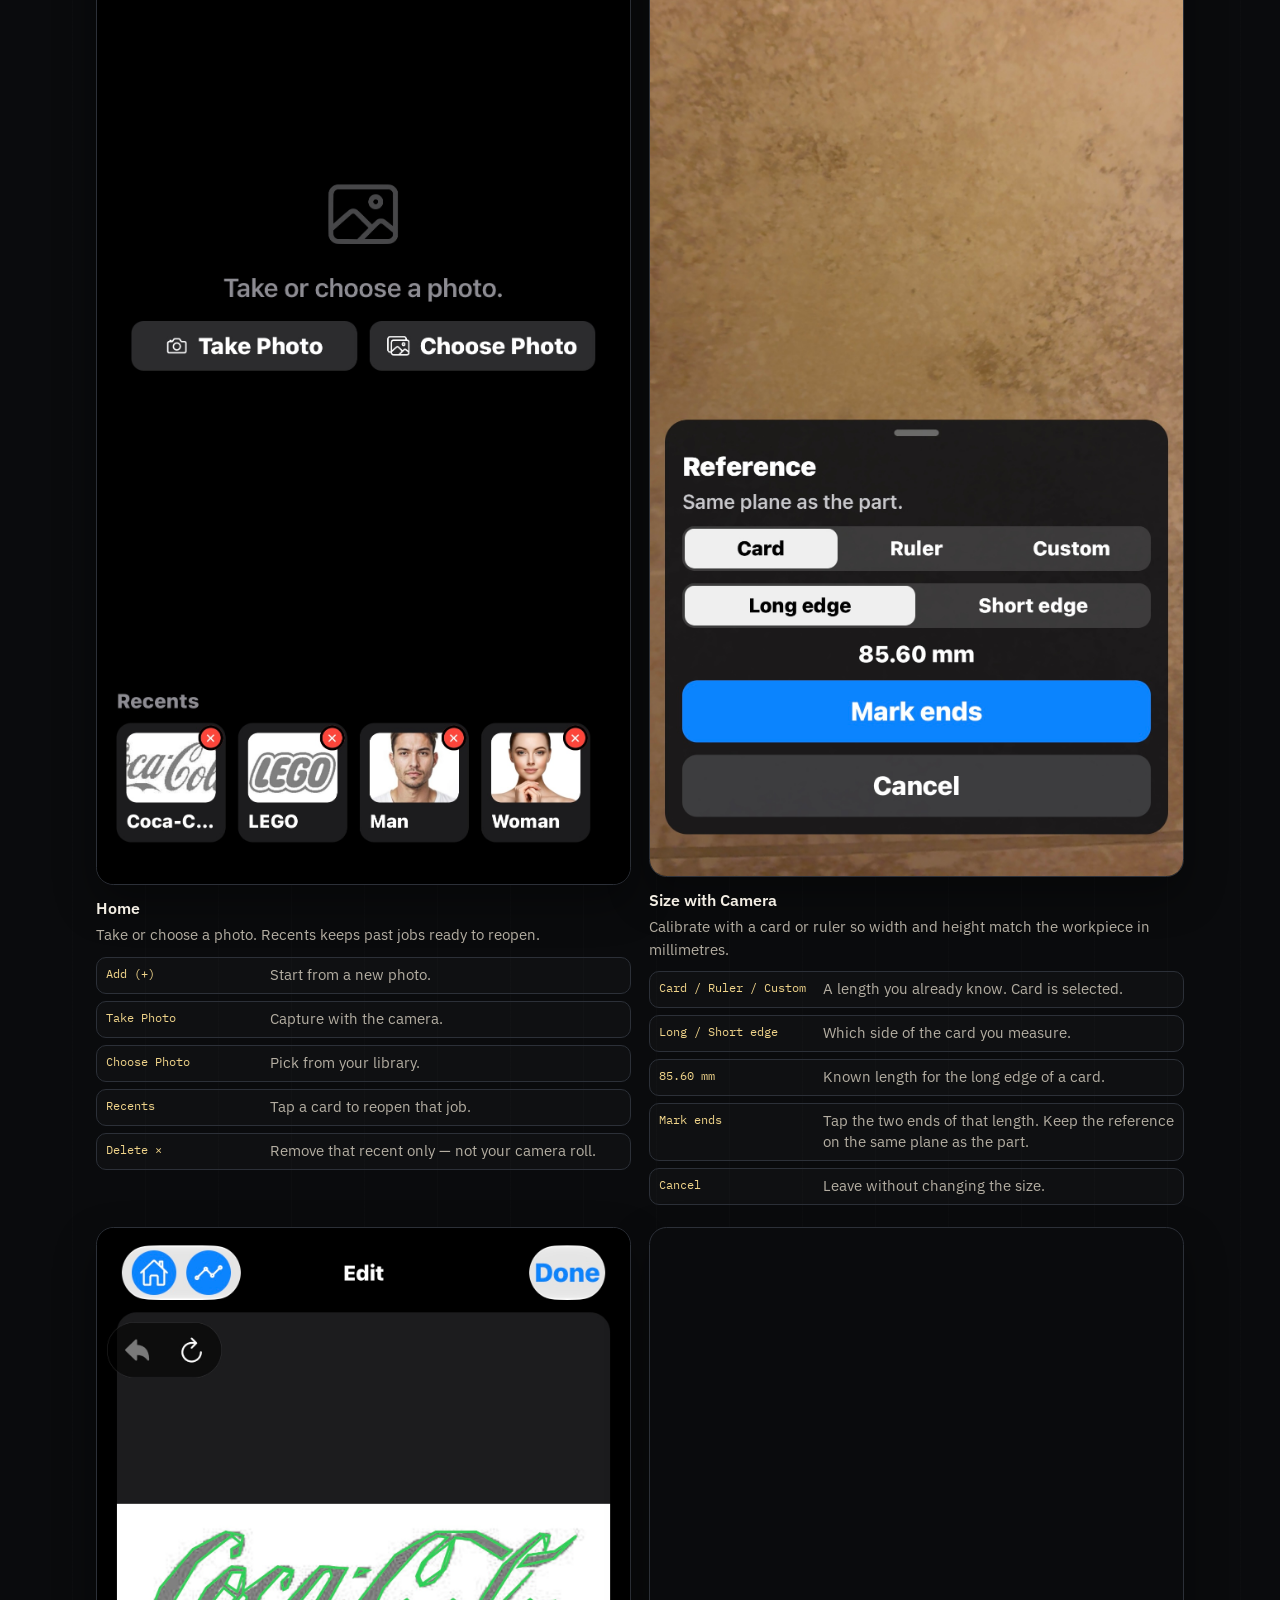
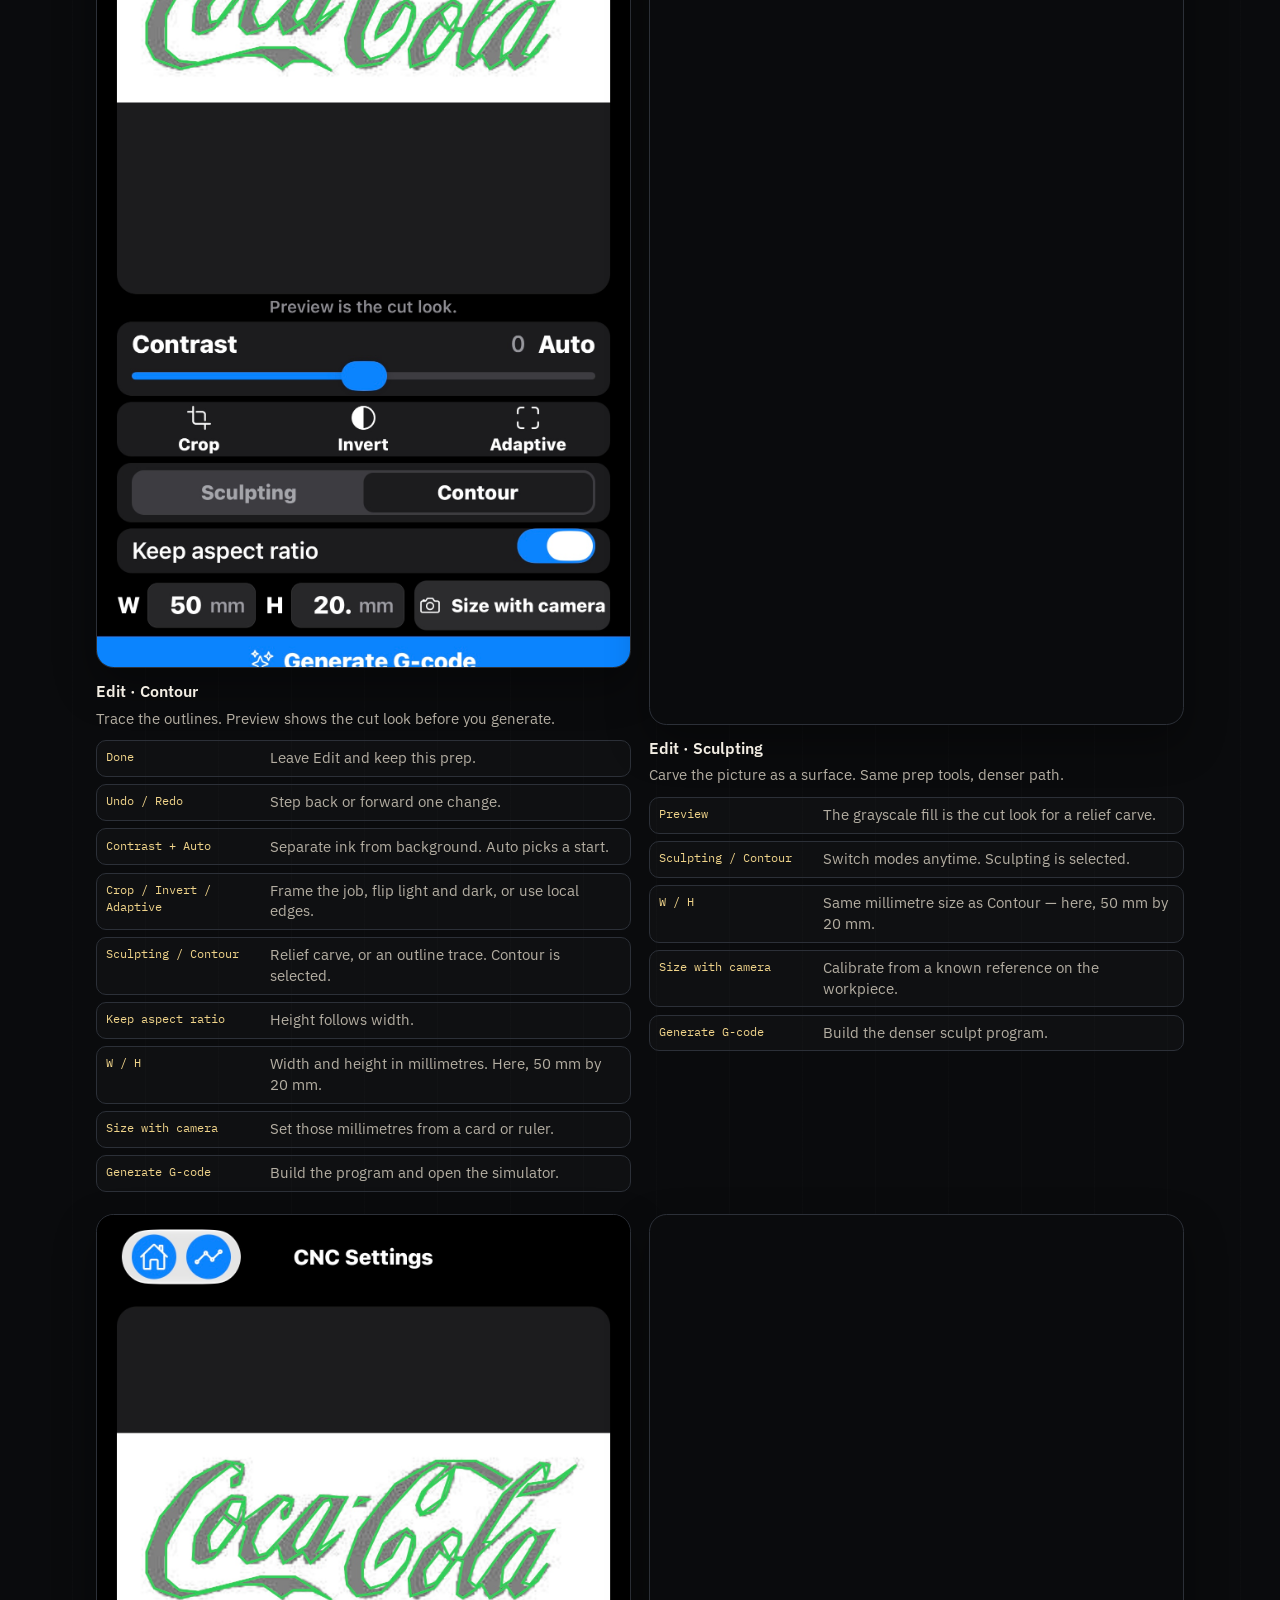
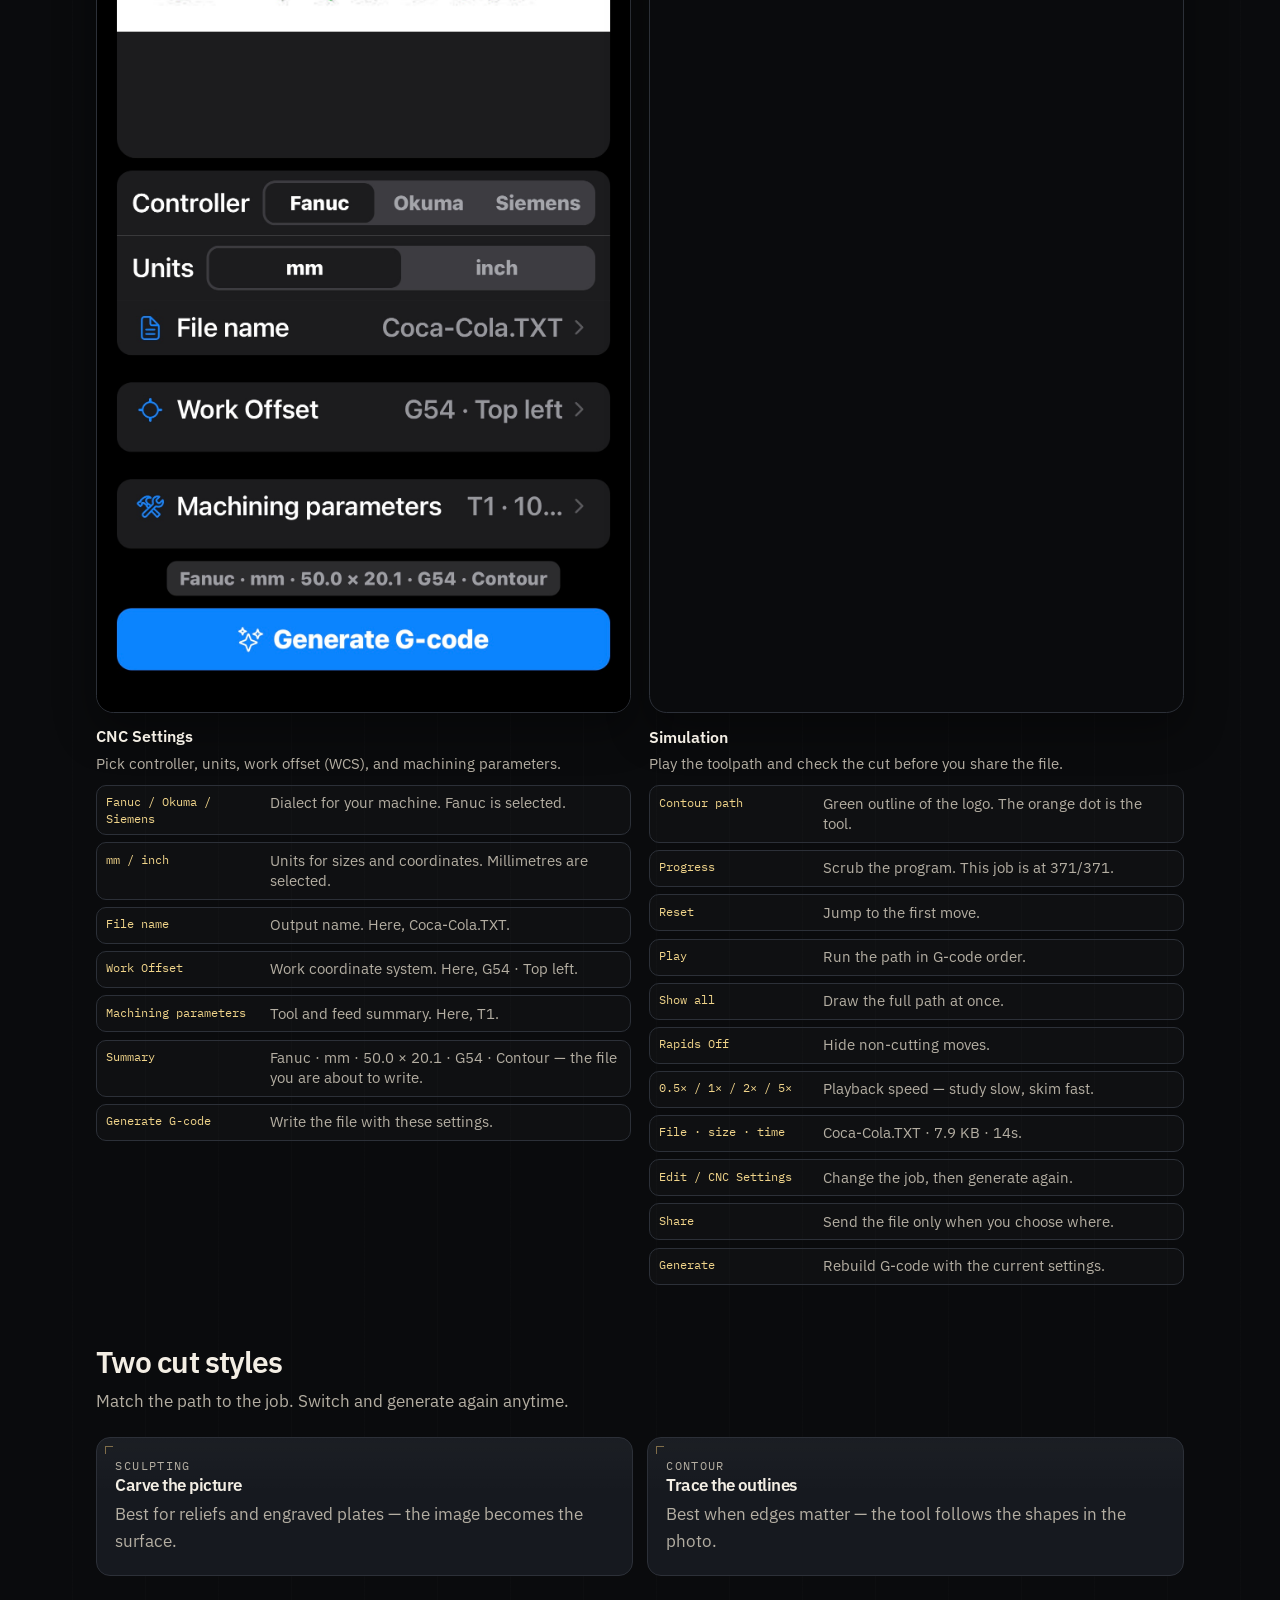
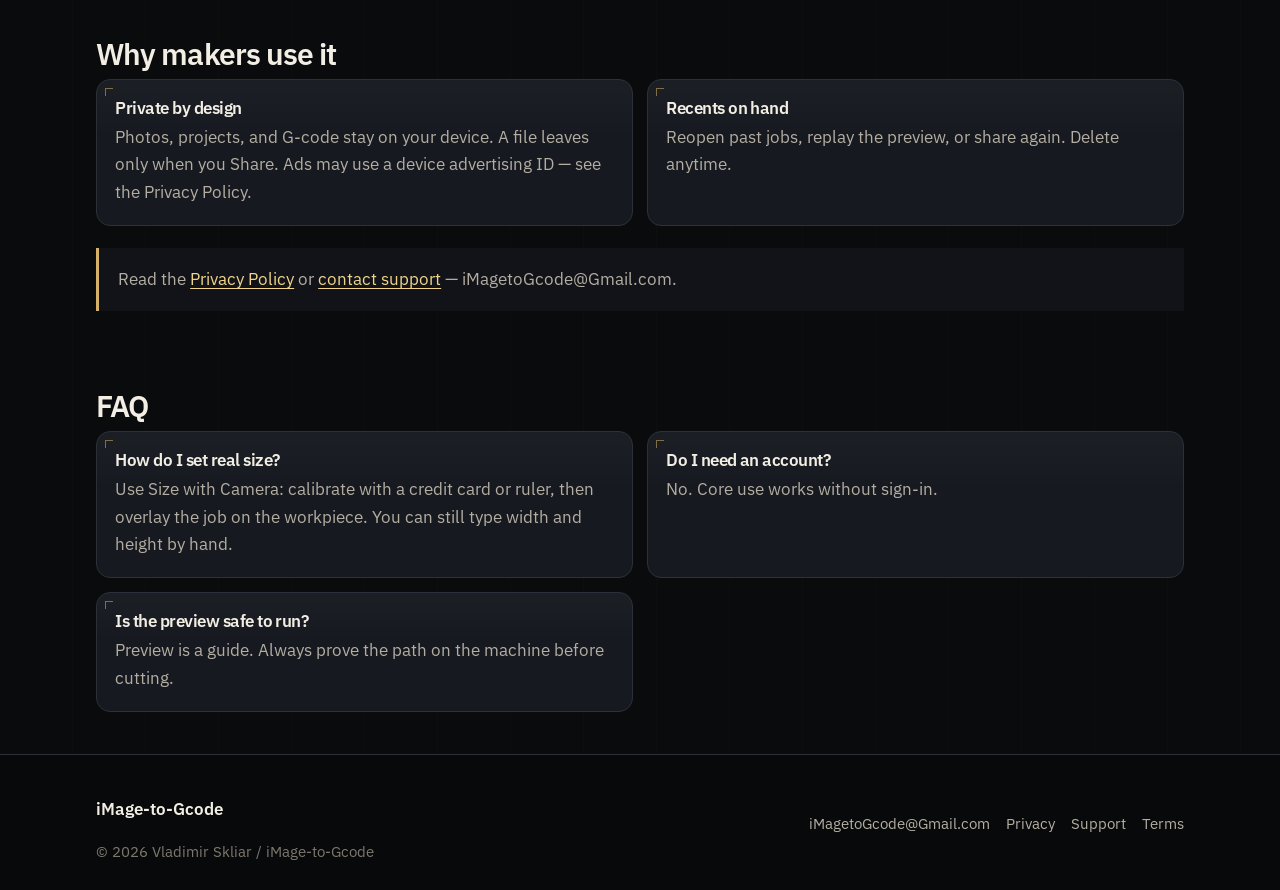
==== commit 2490a063: "Replace gallery with latest plain UI screenshots. Use original app captures (not App Store promo fra" ====
--- a/index.html
+++ b/index.html
@@ -187,24 +187,22 @@
         <div class="shots">
 
           <figure class="shot">
-            <img src="assets/shots/01-home-sample.jpg" width="1290" height="2643" alt="Home with the Make your iMage sample loaded, a Recents card, and Edit, CNC Settings, and Generate" loading="lazy" decoding="async" />
+            <img src="assets/shots/01-home-recents.jpg" width="1289" height="2650" alt="Home screen with Take Photo, Choose Photo, and Recents cards for Coca-Cola, LEGO, and portrait jobs" loading="lazy" decoding="async" />
             <figcaption>
               <strong>Home</strong>
-              Start from a photo or the sample job. Recents keeps the work editable.
+              Take or choose a photo. Recents keeps past jobs ready to reopen.
             </figcaption>
             <dl class="keylist">
               <div><dt>Add (+)</dt><dd>Start from a new photo.</dd></div>
-              <div><dt>Sample</dt><dd>Make your iMage is loaded and ready to cut.</dd></div>
-              <div><dt>Recents</dt><dd>Tap the card to reopen that job. The label shows it already has G-code.</dd></div>
+              <div><dt>Take Photo</dt><dd>Capture with the camera.</dd></div>
+              <div><dt>Choose Photo</dt><dd>Pick from your library.</dd></div>
+              <div><dt>Recents</dt><dd>Tap a card to reopen that job.</dd></div>
               <div><dt>Delete ×</dt><dd>Remove that recent only — not your camera roll.</dd></div>
-              <div><dt>Edit</dt><dd>Crop, contrast, mode, and size.</dd></div>
-              <div><dt>CNC Settings</dt><dd>Controller, units, offset, and tool.</dd></div>
-              <div><dt>Generate</dt><dd>Build G-code and open the path preview.</dd></div>
-            </dl>
-          </figure>
-
-          <figure class="shot">
-            <img src="assets/shots/02-size-camera-reference.jpg" width="1290" height="2648" alt="Size with Camera reference: Card, long edge, 85.60 mm, and Mark ends" loading="lazy" decoding="async" />
+            </dl>
+          </figure>
+
+          <figure class="shot">
+            <img src="assets/shots/02-size-camera-reference.jpg" width="1290" height="2633" alt="Size with Camera reference sheet: Card, long edge, 85.60 mm, and Mark ends" loading="lazy" decoding="async" />
             <figcaption>
               <strong>Size with Camera</strong>
               Calibrate with a card or ruler so width and height match the workpiece in millimetres.
@@ -219,28 +217,41 @@
           </figure>
 
           <figure class="shot">
-            <img src="assets/shots/03-edit.jpg" width="1290" height="2646" alt="Edit screen with contrast, crop, Sculpting selected, width and height, and Size with camera" loading="lazy" decoding="async" />
-            <figcaption>
-              <strong>Edit</strong>
-              Crop, rotate, contrast, and set size before you cut.
+            <img src="assets/shots/03-edit-contour.jpg" width="1290" height="2513" alt="Edit screen with Contour selected on a Coca-Cola logo, green outline preview, and 50 by 20 mm size" loading="lazy" decoding="async" />
+            <figcaption>
+              <strong>Edit · Contour</strong>
+              Trace the outlines. Preview shows the cut look before you generate.
             </figcaption>
             <dl class="keylist">
               <div><dt>Done</dt><dd>Leave Edit and keep this prep.</dd></div>
-              <div><dt>Undo / Reset</dt><dd>Step back one change, or wipe edits on this photo.</dd></div>
-              <div><dt>Contrast + Auto</dt><dd>Separate ink from background. Auto picks a start. Preview is the cut look.</dd></div>
-              <div><dt>Crop</dt><dd>Frame the job, and rotate it if the photo sits sideways.</dd></div>
-              <div><dt>Invert</dt><dd>Flip light and dark.</dd></div>
-              <div><dt>Adaptive</dt><dd>On for local edges; off for the plain look.</dd></div>
-              <div><dt>Sculpting / Contour</dt><dd>Relief carve, or an outline trace. Sculpting is selected.</dd></div>
+              <div><dt>Undo / Redo</dt><dd>Step back or forward one change.</dd></div>
+              <div><dt>Contrast + Auto</dt><dd>Separate ink from background. Auto picks a start.</dd></div>
+              <div><dt>Crop / Invert / Adaptive</dt><dd>Frame the job, flip light and dark, or use local edges.</dd></div>
+              <div><dt>Sculpting / Contour</dt><dd>Relief carve, or an outline trace. Contour is selected.</dd></div>
               <div><dt>Keep aspect ratio</dt><dd>Height follows width.</dd></div>
-              <div><dt>W / H</dt><dd>Width and height in millimetres. Here, 10 mm by 47.1 mm.</dd></div>
+              <div><dt>W / H</dt><dd>Width and height in millimetres. Here, 50 mm by 20 mm.</dd></div>
               <div><dt>Size with camera</dt><dd>Set those millimetres from a card or ruler.</dd></div>
               <div><dt>Generate G-code</dt><dd>Build the program and open the simulator.</dd></div>
             </dl>
           </figure>
 
           <figure class="shot">
-            <img src="assets/shots/04-cnc-settings.jpg" width="1240" height="2666" alt="CNC Settings with Fanuc, millimetres, file name, G54 center work offset, and machining parameters" loading="lazy" decoding="async" />
+            <img src="assets/shots/04-edit-sculpt.jpg" width="1290" height="2650" alt="Edit screen with Sculpting selected on a Coca-Cola logo, grayscale cut preview, and 50 by 20 mm size" loading="lazy" decoding="async" />
+            <figcaption>
+              <strong>Edit · Sculpting</strong>
+              Carve the picture as a surface. Same prep tools, denser path.
+            </figcaption>
+            <dl class="keylist">
+              <div><dt>Preview</dt><dd>The grayscale fill is the cut look for a relief carve.</dd></div>
+              <div><dt>Sculpting / Contour</dt><dd>Switch modes anytime. Sculpting is selected.</dd></div>
+              <div><dt>W / H</dt><dd>Same millimetre size as Contour — here, 50 mm by 20 mm.</dd></div>
+              <div><dt>Size with camera</dt><dd>Calibrate from a known reference on the workpiece.</dd></div>
+              <div><dt>Generate G-code</dt><dd>Build the denser sculpt program.</dd></div>
+            </dl>
+          </figure>
+
+          <figure class="shot">
+            <img src="assets/shots/05-cnc-settings.jpg" width="1290" height="2653" alt="CNC Settings with Fanuc, millimetres, Coca-Cola.TXT, G54 top left, and Contour summary" loading="lazy" decoding="async" />
             <figcaption>
               <strong>CNC Settings</strong>
               Pick controller, units, work offset (WCS), and machining parameters.
@@ -248,46 +259,32 @@
             <dl class="keylist">
               <div><dt>Fanuc / Okuma / Siemens</dt><dd>Dialect for your machine. Fanuc is selected.</dd></div>
               <div><dt>mm / inch</dt><dd>Units for sizes and coordinates. Millimetres are selected.</dd></div>
-              <div><dt>File name</dt><dd>Output name. Here, G-code.TXT.</dd></div>
-              <div><dt>Work Offset</dt><dd>Work coordinate system. Here, G54 · Center.</dd></div>
+              <div><dt>File name</dt><dd>Output name. Here, Coca-Cola.TXT.</dd></div>
+              <div><dt>Work Offset</dt><dd>Work coordinate system. Here, G54 · Top left.</dd></div>
               <div><dt>Machining parameters</dt><dd>Tool and feed summary. Here, T1.</dd></div>
-              <div><dt>Summary</dt><dd>Fanuc · mm · 102.5 × 47.1 · G54 — the file you are about to write.</dd></div>
+              <div><dt>Summary</dt><dd>Fanuc · mm · 50.0 × 20.1 · G54 · Contour — the file you are about to write.</dd></div>
               <div><dt>Generate G-code</dt><dd>Write the file with these settings.</dd></div>
             </dl>
           </figure>
 
           <figure class="shot">
-            <img src="assets/shots/05-gcode-sim-sculpt.jpg" width="1290" height="2669" alt="G-code simulation of a dense sculpting toolpath for Make your iMage, at 4826 of 4826 lines" loading="lazy" decoding="async" />
+            <img src="assets/shots/06-gcode-sim.jpg" width="1290" height="2654" alt="G-code simulation of a Contour Coca-Cola toolpath at 371 of 371 lines" loading="lazy" decoding="async" />
             <figcaption>
               <strong>Simulation</strong>
               Play the toolpath and check the cut before you share the file.
             </figcaption>
             <dl class="keylist">
-              <div><dt>Sculpting path</dt><dd>A dense fill of the letters. The orange dot is the tool.</dd></div>
-              <div><dt>Progress</dt><dd>Scrub the program. This job is at 4826/4826.</dd></div>
+              <div><dt>Contour path</dt><dd>Green outline of the logo. The orange dot is the tool.</dd></div>
+              <div><dt>Progress</dt><dd>Scrub the program. This job is at 371/371.</dd></div>
               <div><dt>Reset</dt><dd>Jump to the first move.</dd></div>
               <div><dt>Play</dt><dd>Run the path in G-code order.</dd></div>
               <div><dt>Show all</dt><dd>Draw the full path at once.</dd></div>
               <div><dt>Rapids Off</dt><dd>Hide non-cutting moves.</dd></div>
               <div><dt>0.5× / 1× / 2× / 5×</dt><dd>Playback speed — study slow, skim fast.</dd></div>
-              <div><dt>File · size · time</dt><dd>G-code.TXT · 115 KB · 4m 18s.</dd></div>
+              <div><dt>File · size · time</dt><dd>Coca-Cola.TXT · 7.9 KB · 14s.</dd></div>
               <div><dt>Edit / CNC Settings</dt><dd>Change the job, then generate again.</dd></div>
               <div><dt>Share</dt><dd>Send the file only when you choose where.</dd></div>
               <div><dt>Generate</dt><dd>Rebuild G-code with the current settings.</dd></div>
-            </dl>
-          </figure>
-
-          <figure class="shot">
-            <img src="assets/shots/06-gcode-sim-contour.jpg" width="1290" height="2796" alt="G-code simulation of a lighter contour toolpath for Make your iMage, at 387 of 387 lines" loading="lazy" decoding="async" />
-            <figcaption>
-              <strong>Simulation · Contour</strong>
-              Same G-code screen, with a lighter outline path.
-            </figcaption>
-            <dl class="keylist">
-              <div><dt>Outline</dt><dd>Contour follows the letter edges instead of filling them.</dd></div>
-              <div><dt>Line counter</dt><dd>387/387 — a shorter program than the sculpt.</dd></div>
-              <div><dt>File · size · time</dt><dd>G-code.TXT · 8.7 KB · 22s.</dd></div>
-              <div><dt>Same controls</dt><dd>Reset, Play, Show all, Rapids, speed, then Share.</dd></div>
             </dl>
           </figure>
 
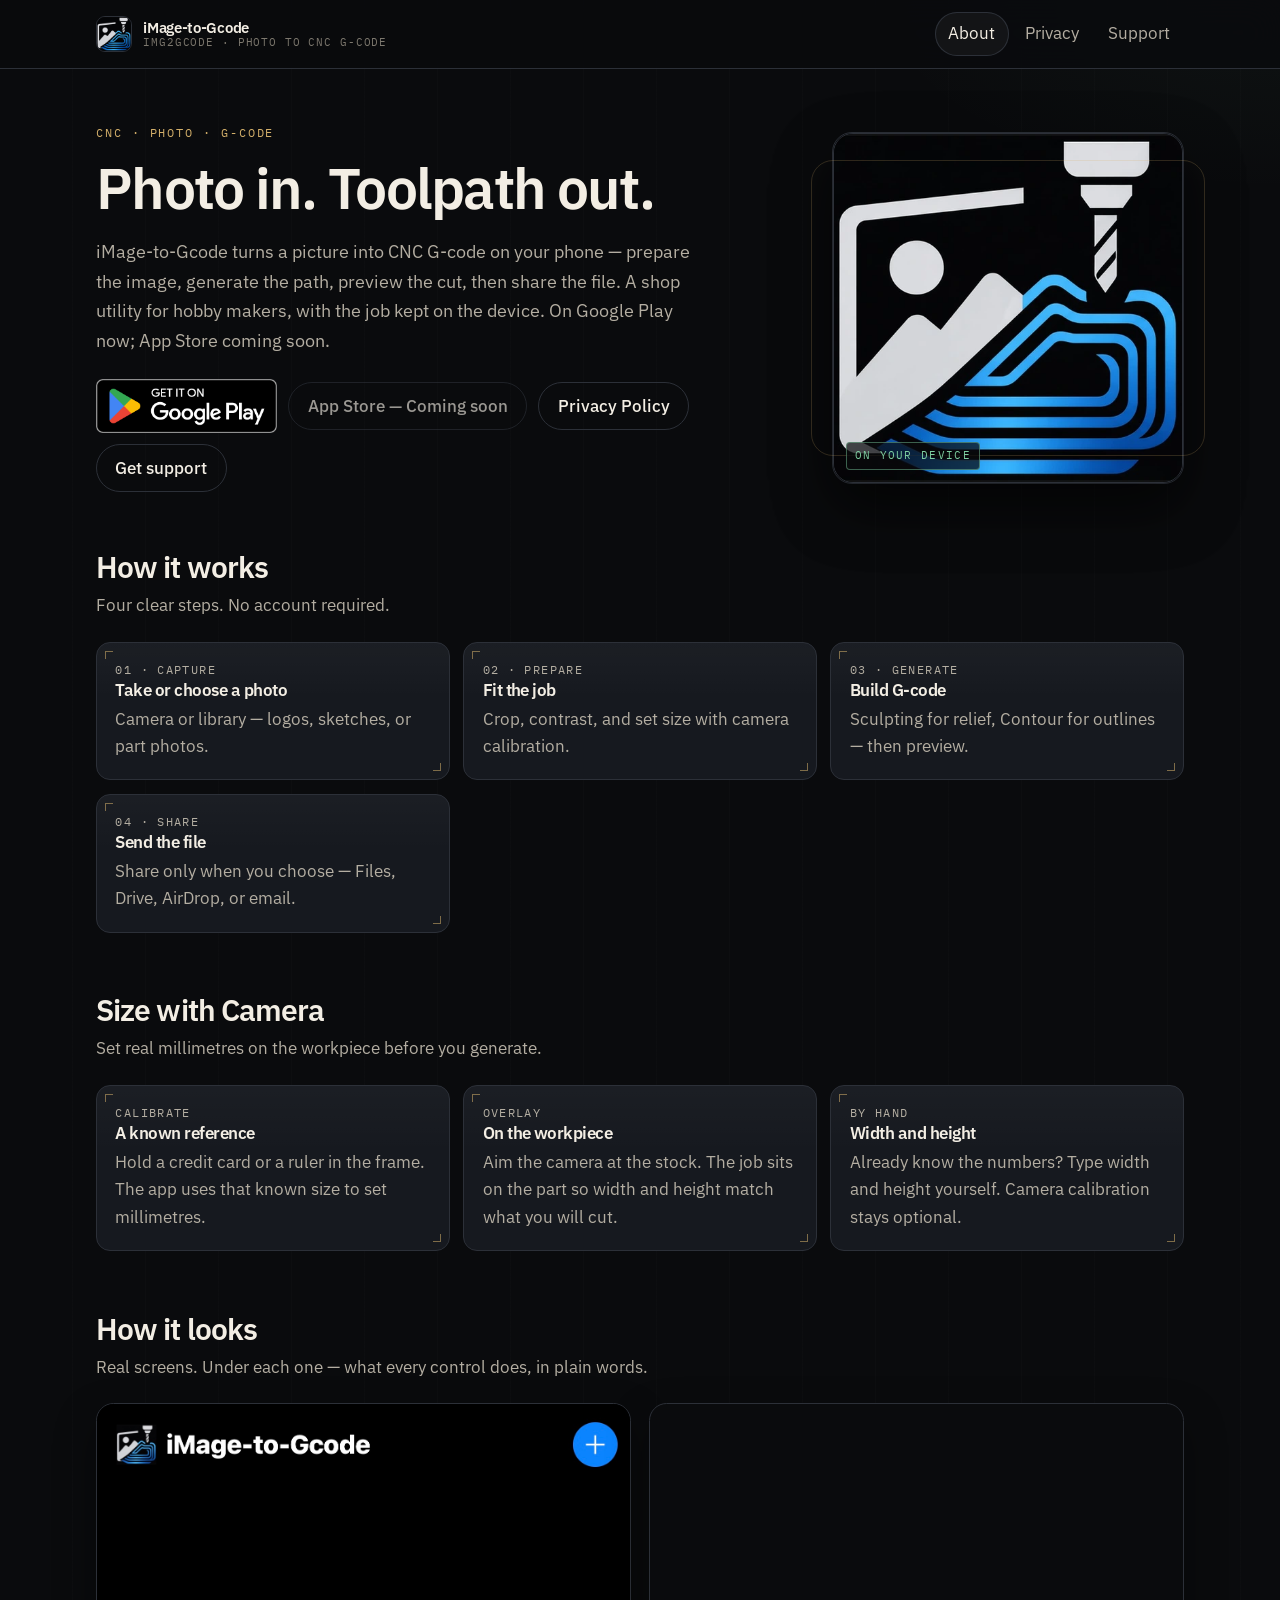
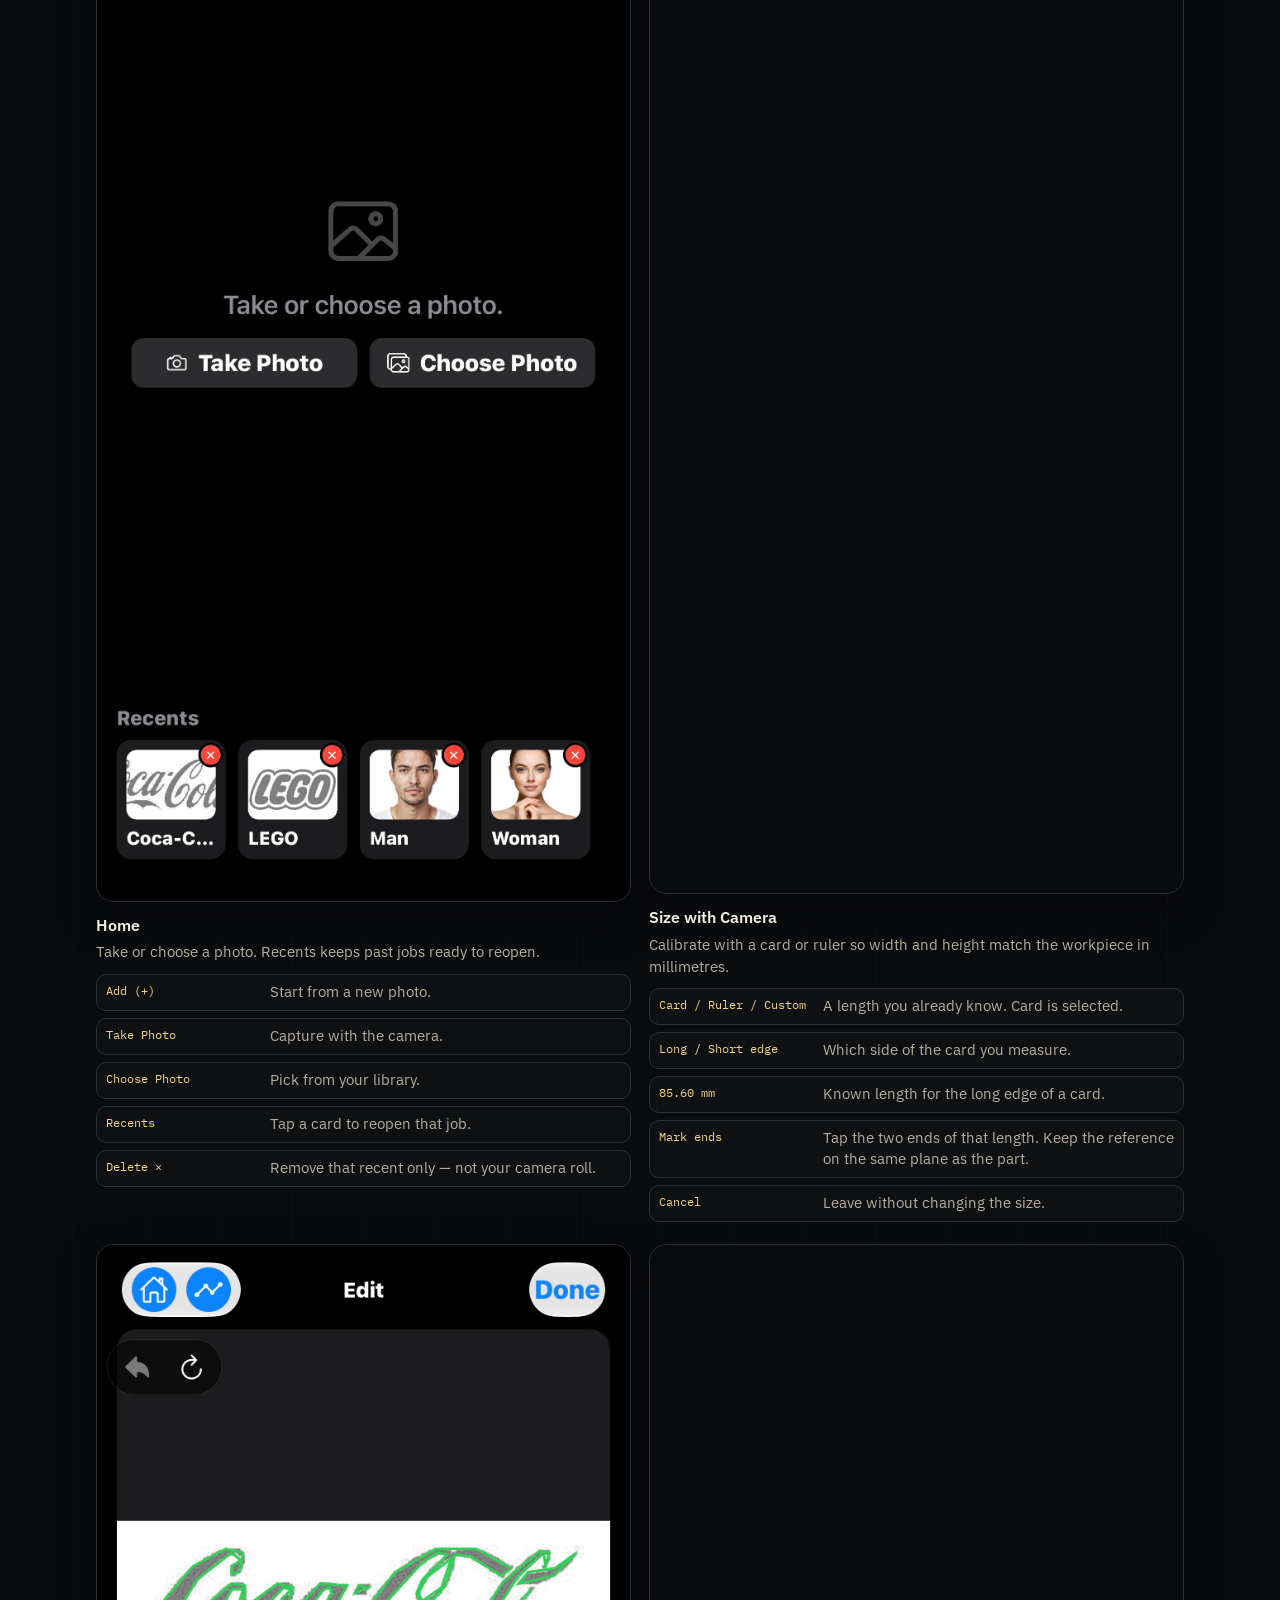
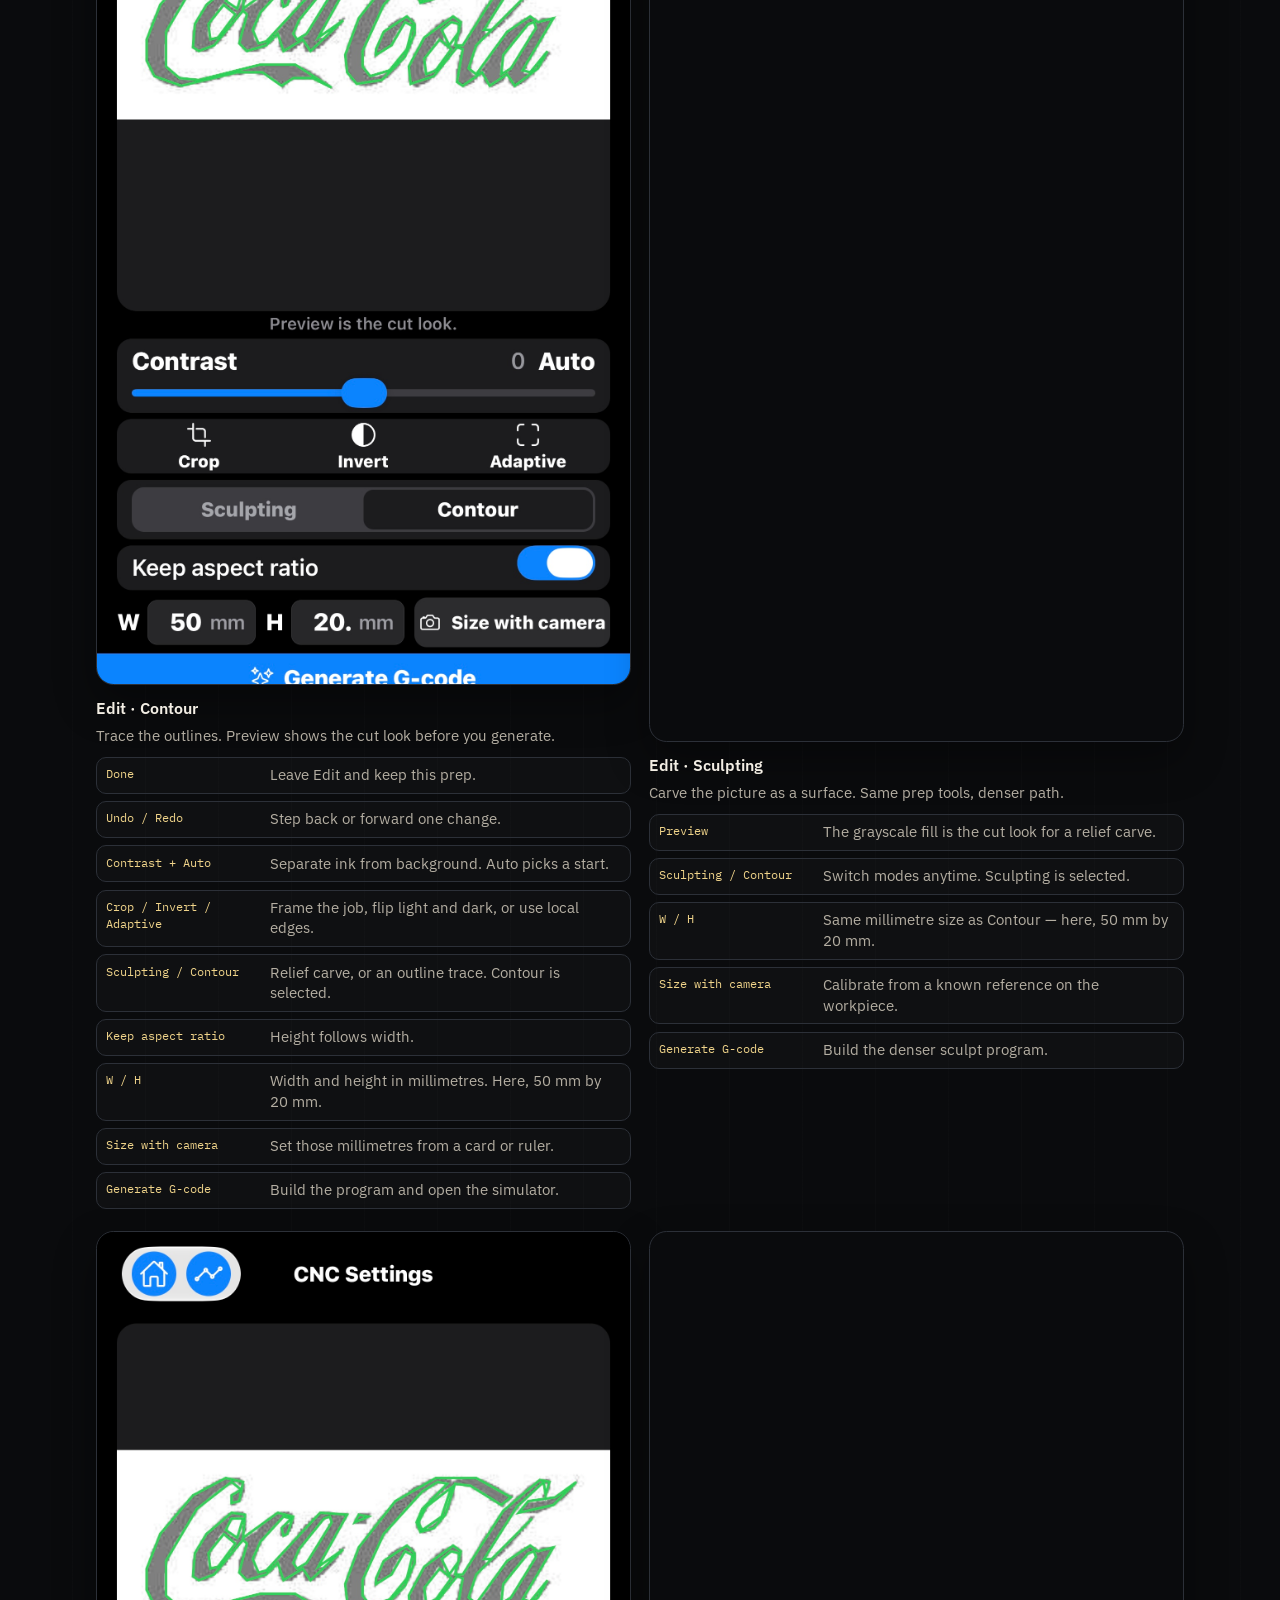
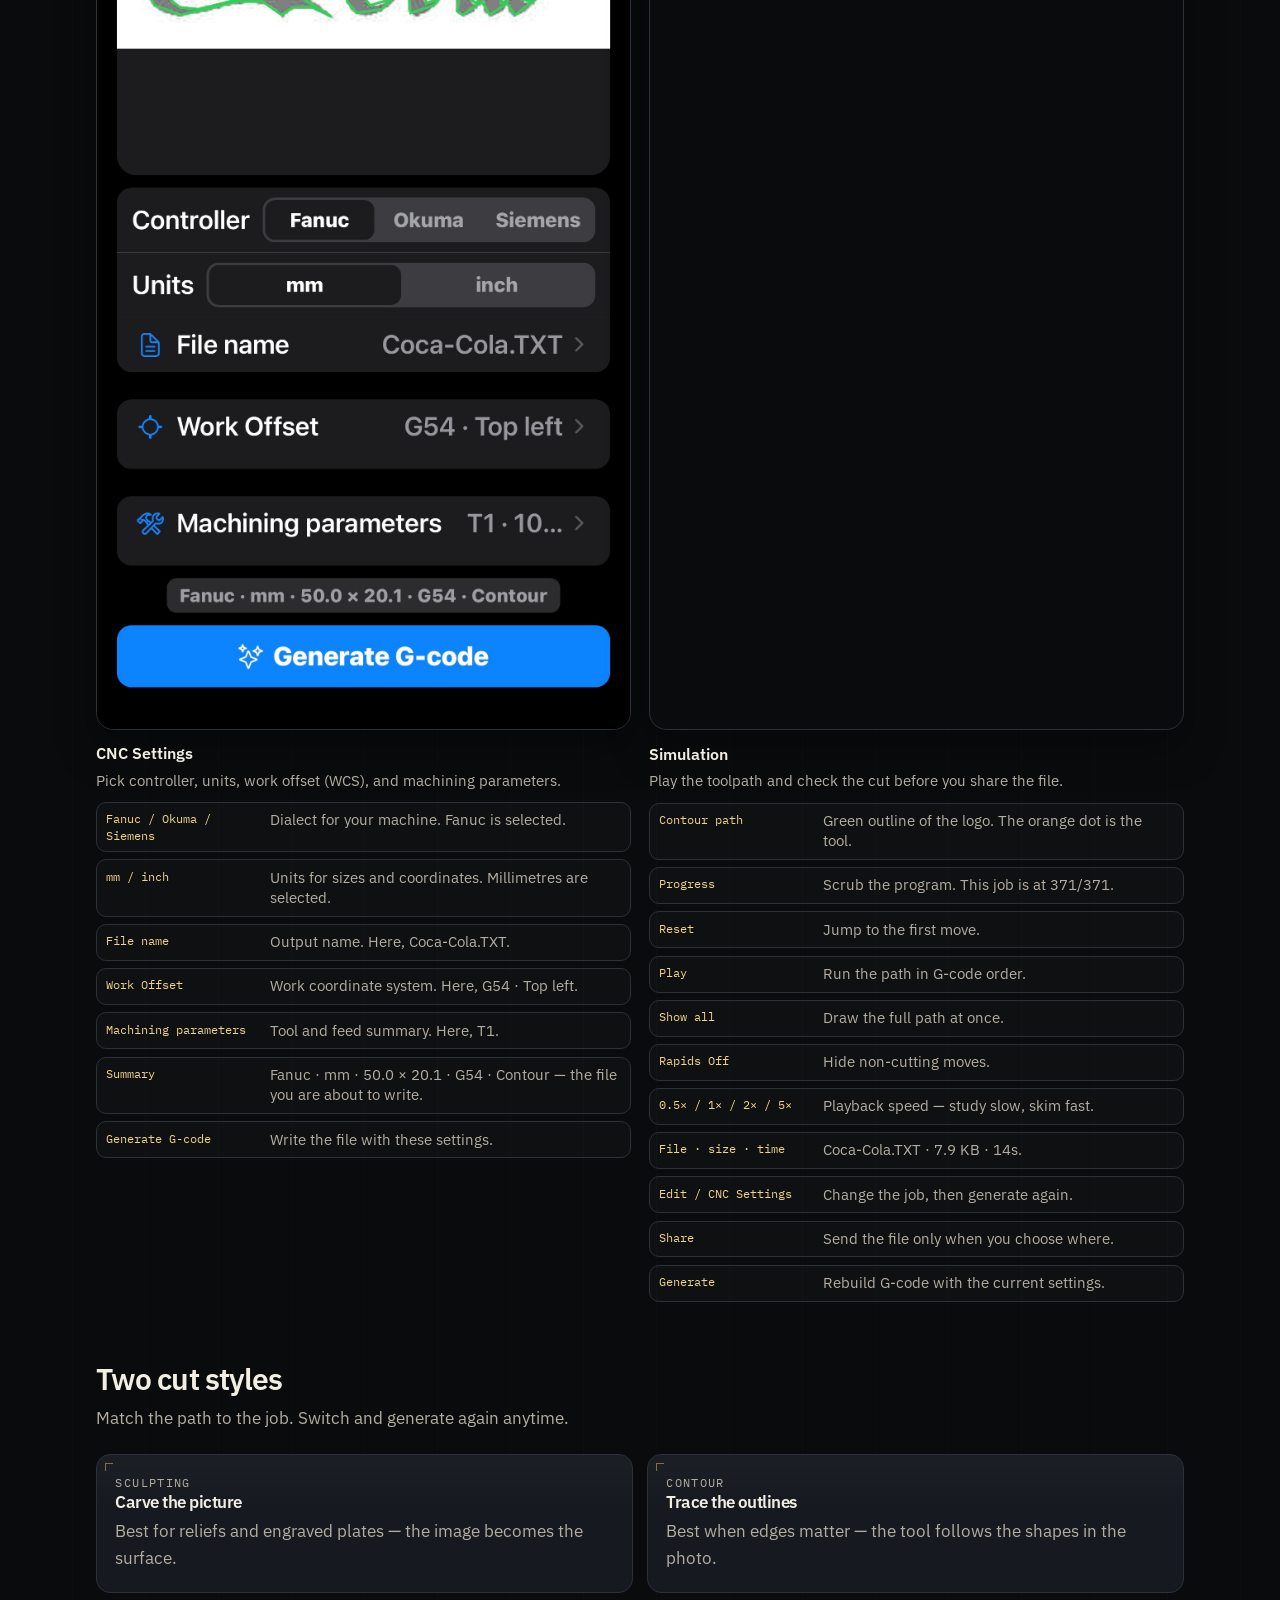
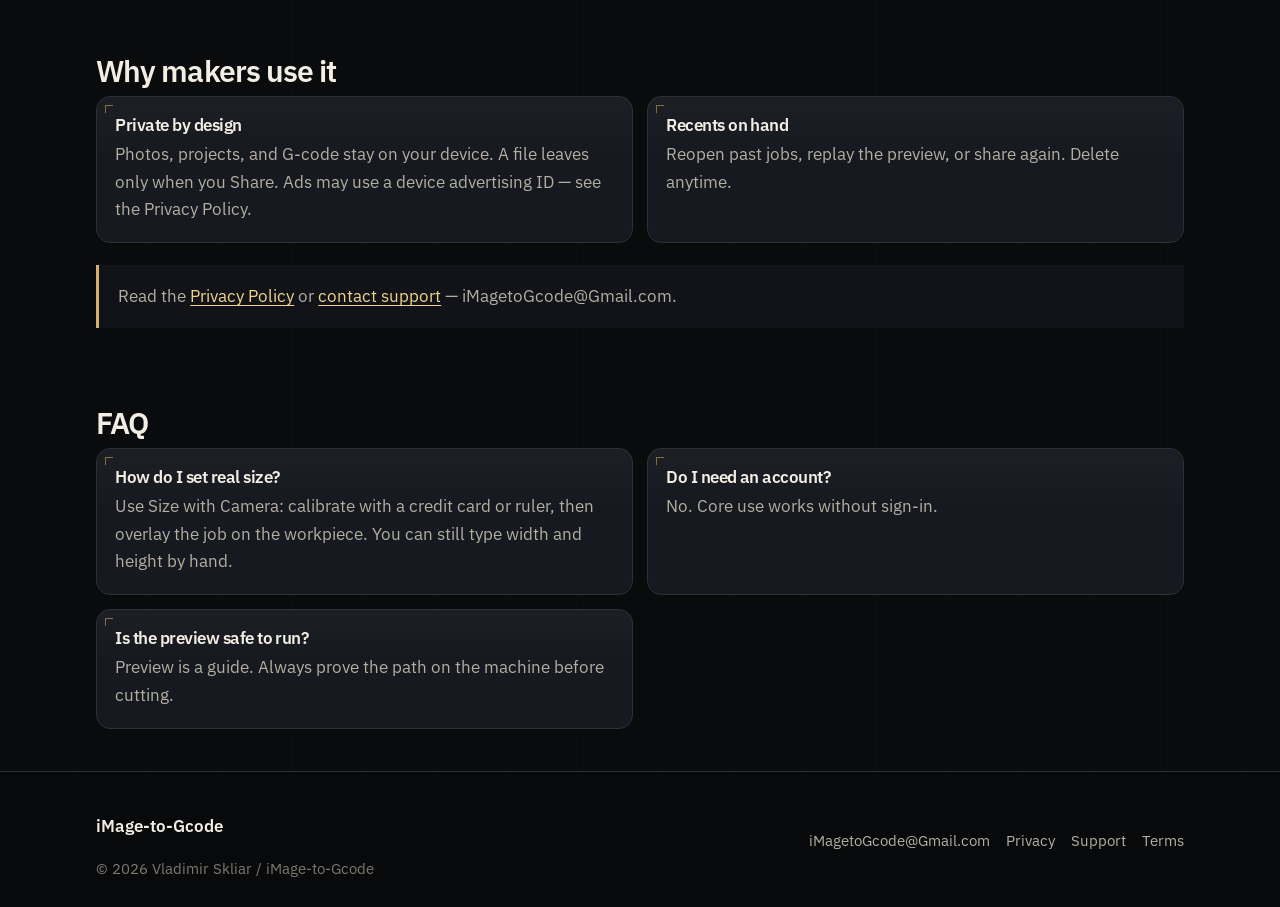
==== commit bb397bf2: "Add Google Play badge and listing link to the marketing site. Show the official Play badge beside Ap" ====
--- a/index.html
+++ b/index.html
@@ -25,7 +25,7 @@
     <meta name="theme-color" content="#0a0b0d" />
     <link rel="icon" href="assets/favicon.png?v=plain3" type="image/png" />
     <link rel="apple-touch-icon" href="assets/apple-touch-icon.png?v=plain3" />
-    <link rel="stylesheet" href="styles.css?v=plain3" />
+    <link rel="stylesheet" href="styles.css?v=play1" />
     <script type="application/ld+json">
     {
       "@context": "https://schema.org",
@@ -37,7 +37,8 @@
           "url": "https://vladimirsk1234.github.io/imagetogcode-site/",
           "description": "Turn a photo into CNC G-code on your phone. Prepare the image, generate a toolpath, preview the cut, and share the file. Work stays on your device.",
           "applicationCategory": "UtilitiesApplication",
-          "operatingSystem": "iOS",
+          "operatingSystem": "Android",
+          "installUrl": "https://play.google.com/store/apps/details?id=com.vladimirsk.imagetogcode",
           "offers": {"@type": "Offer", "price": "0", "priceCurrency": "USD"},
           "author": {"@type": "Person", "name": "Vladimir Skliar"},
           "email": "iMagetoGcode@Gmail.com",
@@ -108,12 +109,26 @@
           <p class="kicker">CNC · Photo · G-code</p>
           <h1>Photo in. Toolpath out.</h1>
           <p class="lede">
-            iMage-to-Gcode turns a picture into CNC G-code on your iPhone — prepare the
+            iMage-to-Gcode turns a picture into CNC G-code on your phone — prepare the
             image, generate the path, preview the cut, then share the file. A shop utility
-            for hobby makers, with the job kept on the device.
+            for hobby makers, with the job kept on the device. On Google Play now; App Store
+            coming soon.
           </p>
-          <div class="actions">
-            <span class="btn btn-primary is-disabled">App Store — Coming soon</span>
+          <div class="actions store-actions">
+            <a
+              class="store-badge"
+              href="https://play.google.com/store/apps/details?id=com.vladimirsk.imagetogcode"
+              target="_blank"
+              rel="noopener noreferrer"
+            >
+              <img
+                src="assets/google-play-badge.png"
+                width="180"
+                height="54"
+                alt="Get it on Google Play"
+              />
+            </a>
+            <span class="btn btn-ghost is-disabled" aria-disabled="true">App Store — Coming soon</span>
             <a class="btn btn-ghost" href="privacy.html">Privacy Policy</a>
             <a class="btn btn-ghost" href="support.html">Get support</a>
           </div>
--- a/styles.css
+++ b/styles.css
@@ -771,3 +771,26 @@
     color: inherit;
   }
 }
+
+
+.store-actions {
+  align-items: center;
+}
+
+.store-badge {
+  display: inline-flex;
+  line-height: 0;
+  border-radius: 8px;
+  transition: filter 0.15s ease, transform 0.15s ease;
+}
+
+.store-badge:hover {
+  filter: brightness(1.08);
+  transform: translateY(-1px);
+}
+
+.store-badge img {
+  display: block;
+  height: 54px;
+  width: auto;
+}
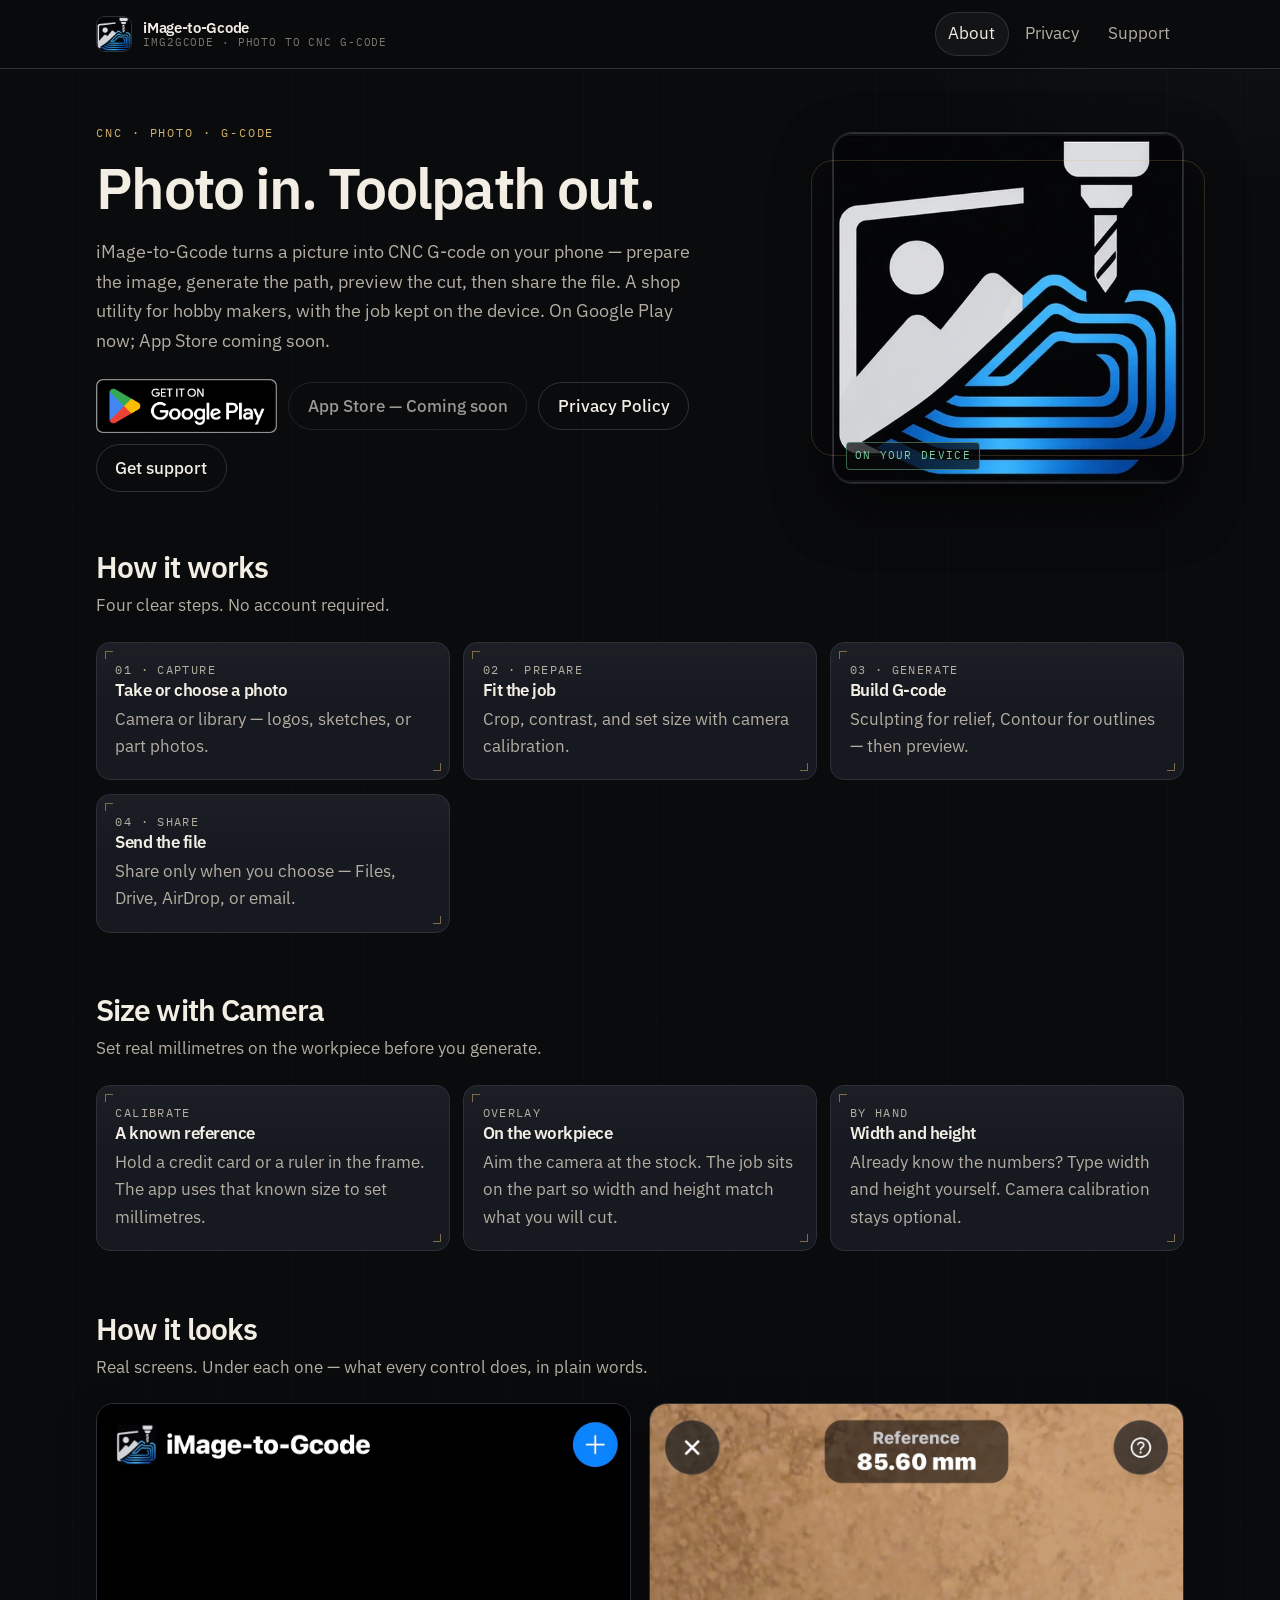
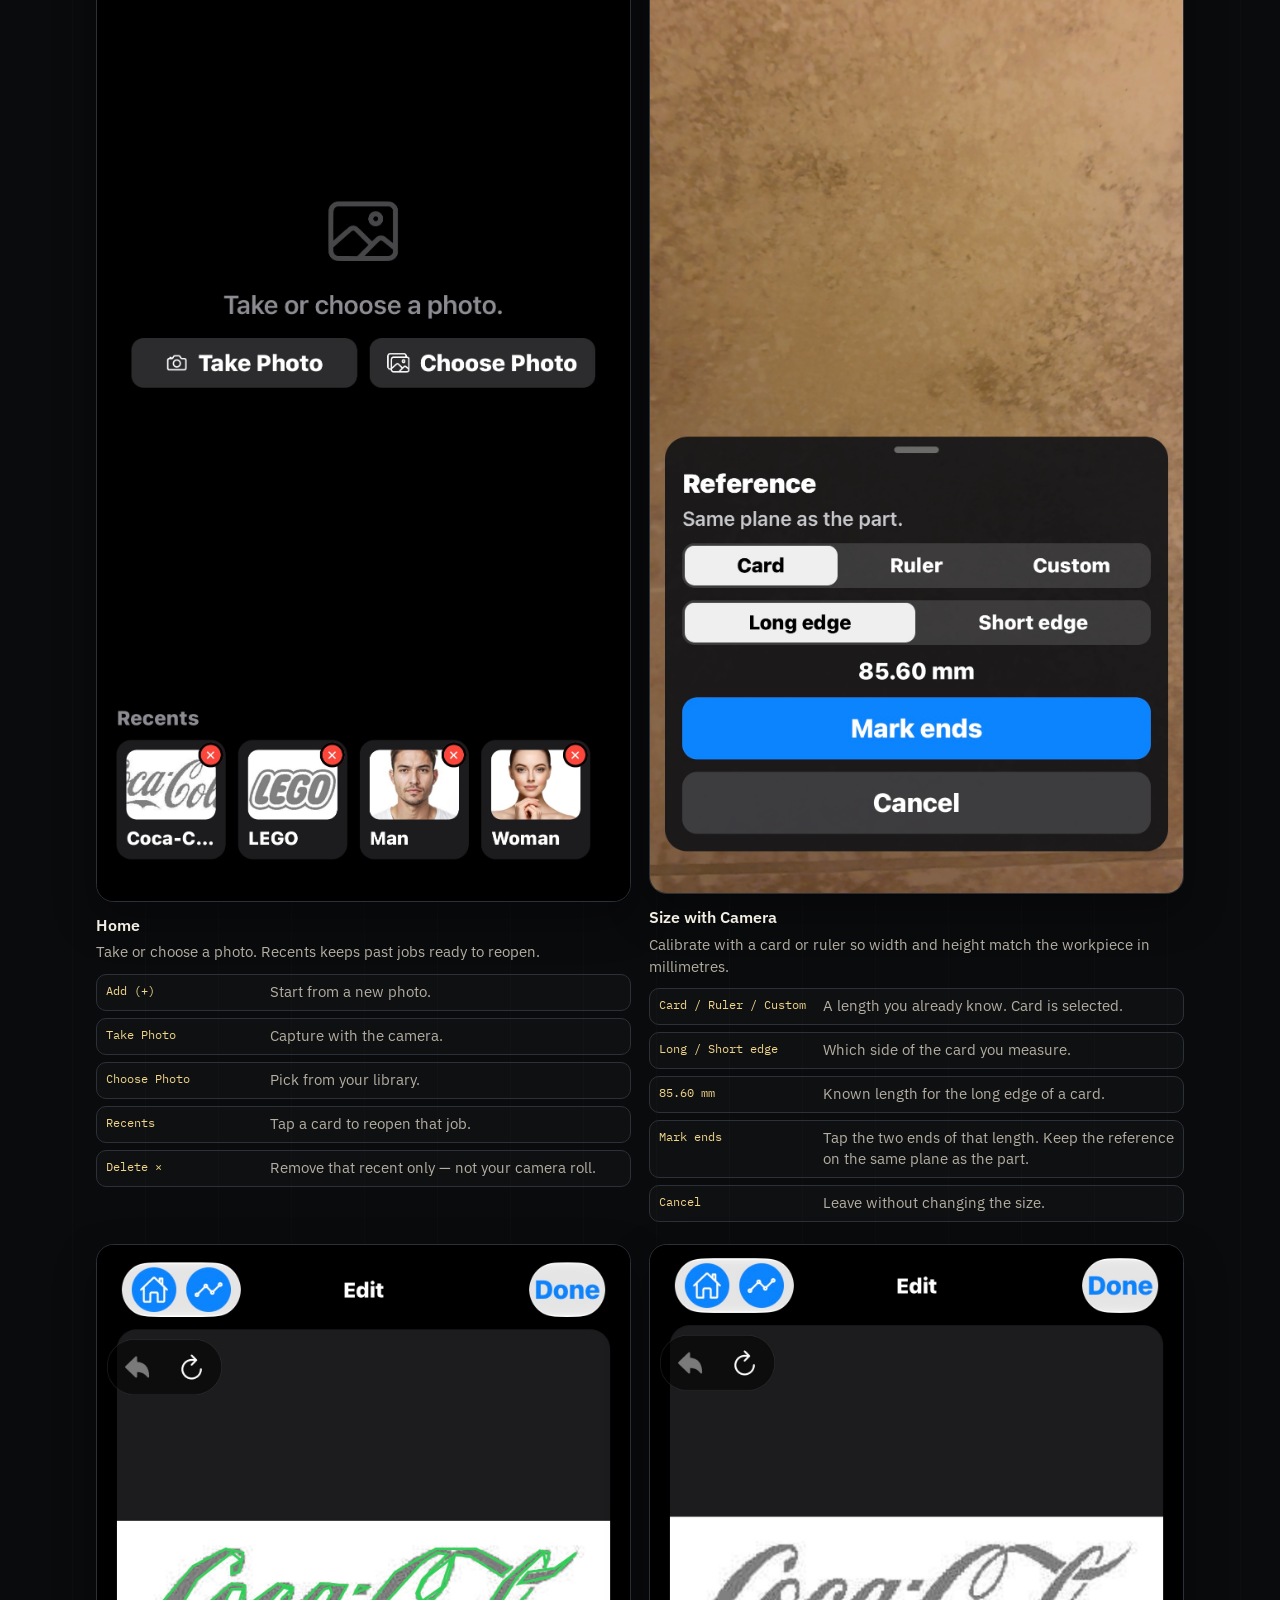
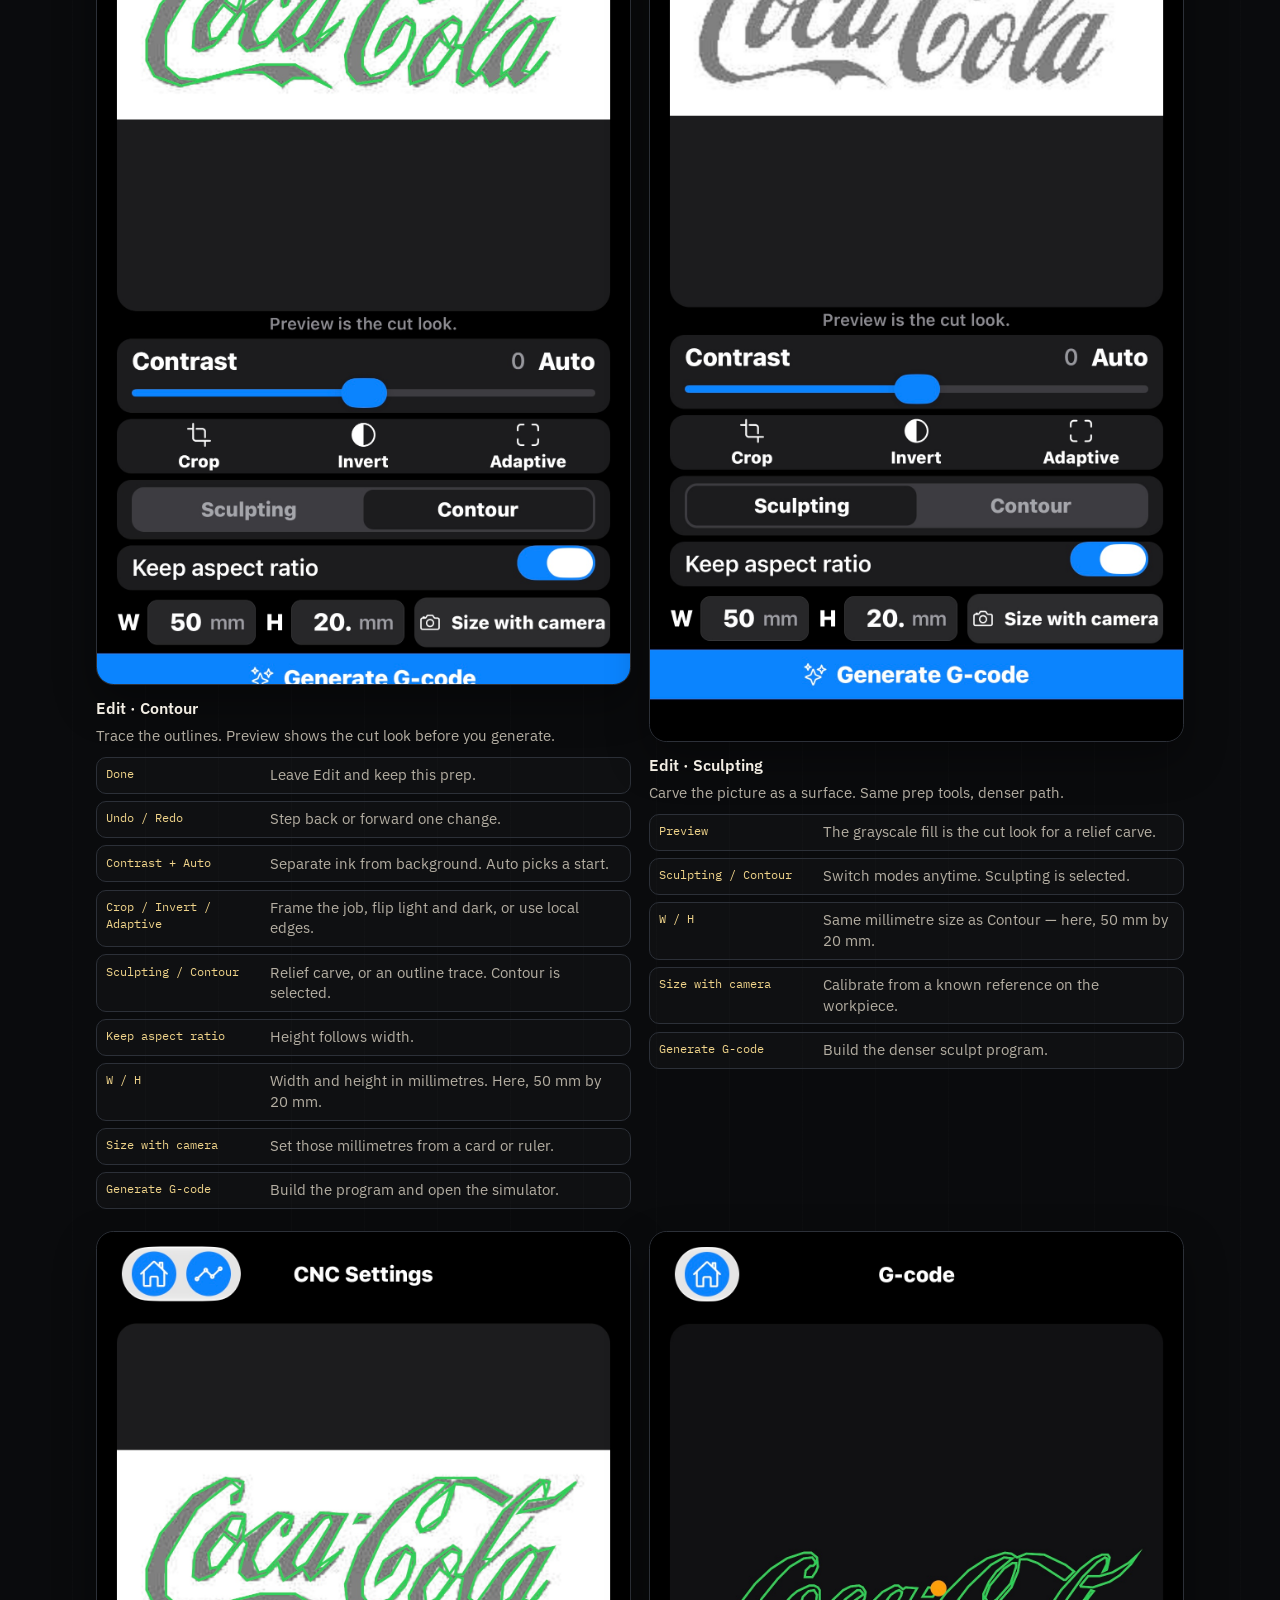
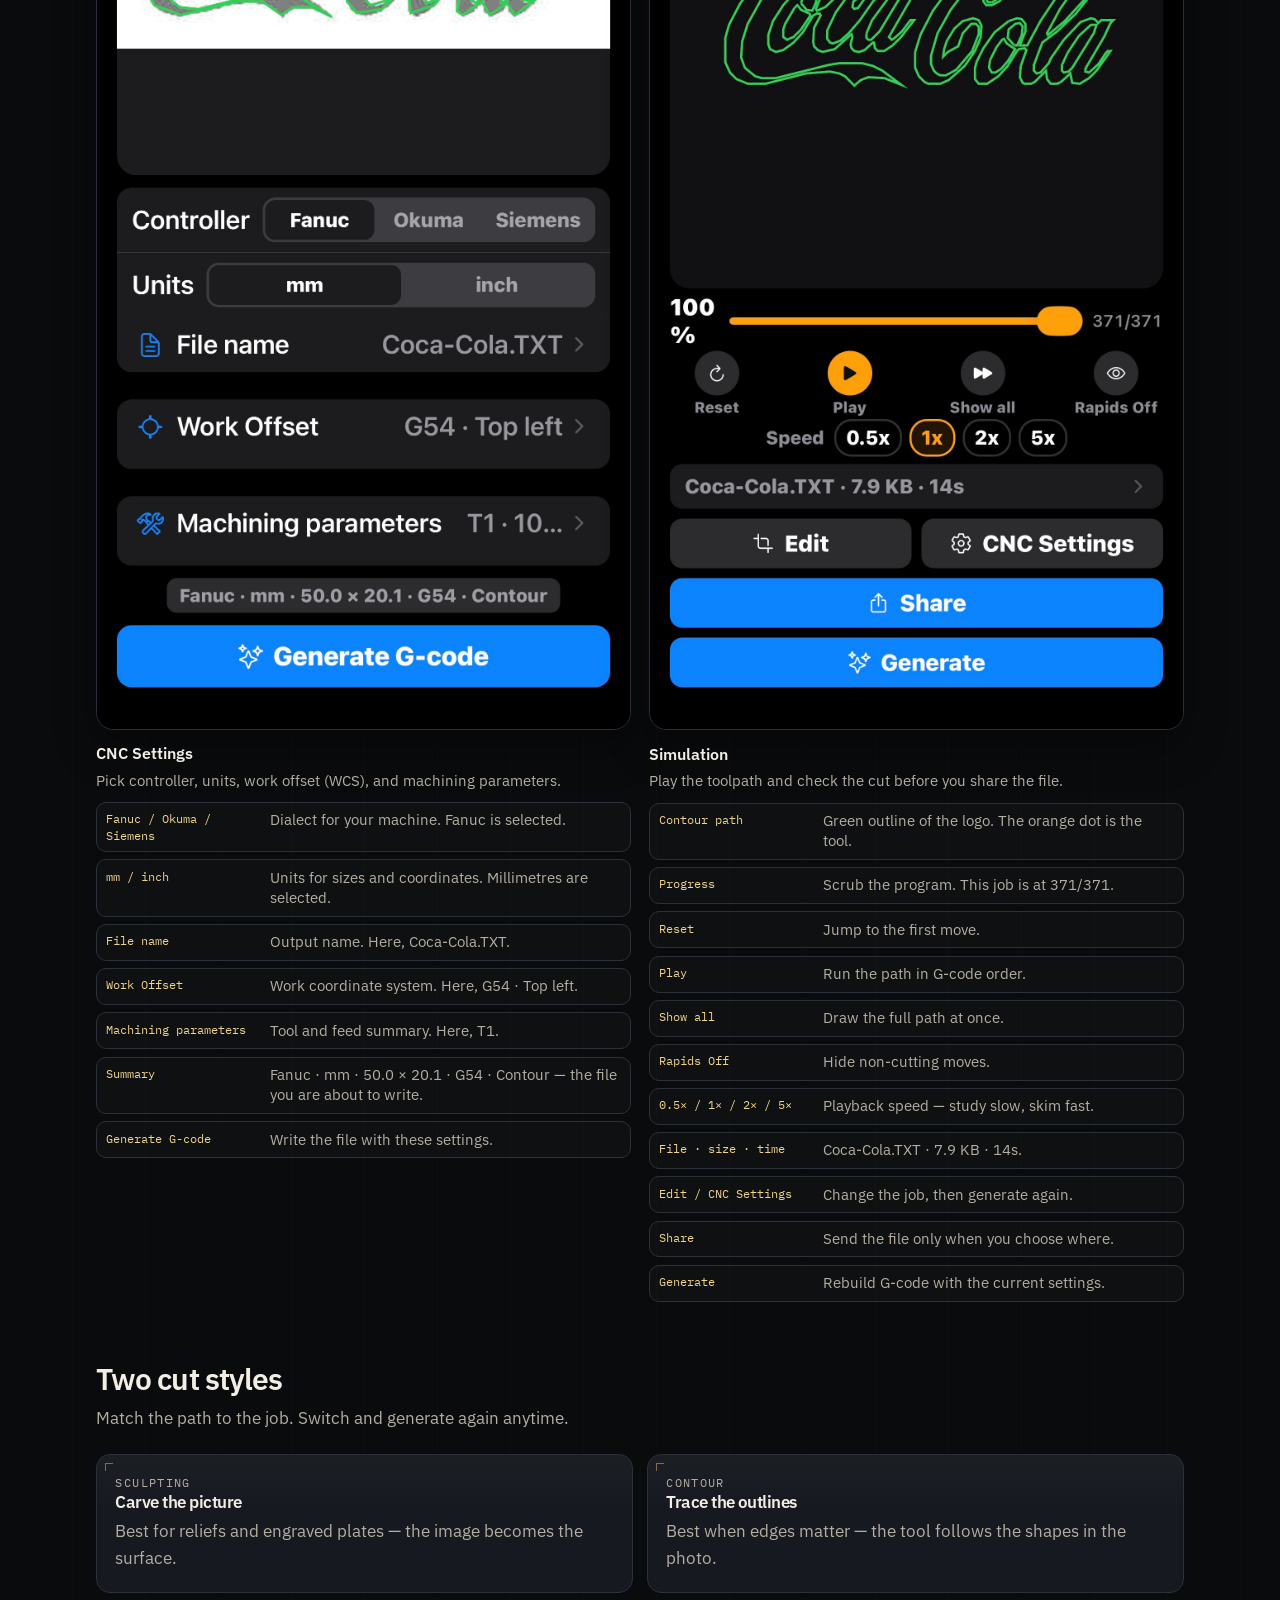
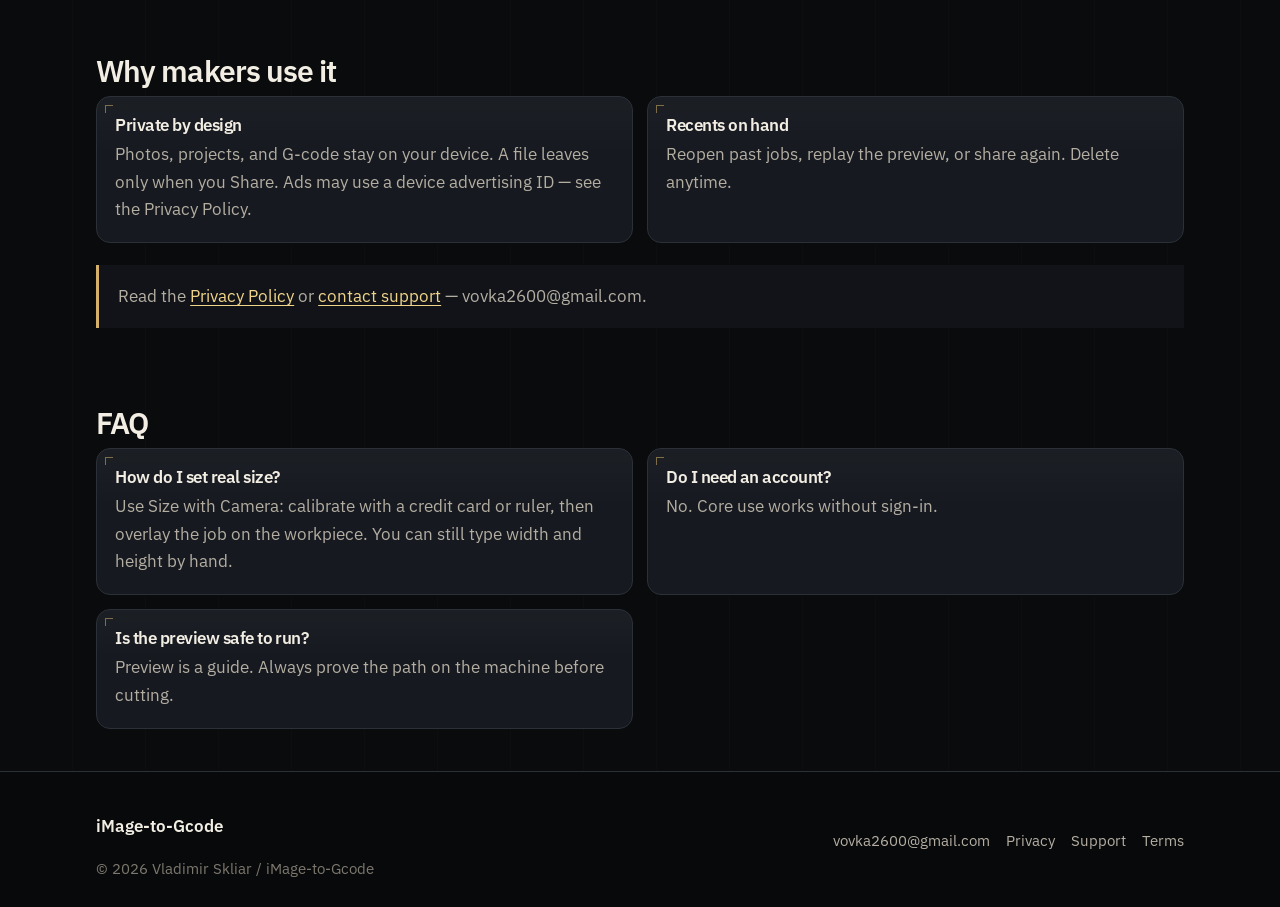
==== commit 8eef8cef: "Use public contact email vovka2600@gmail.com on marketing site. Replace imagetogcode@gmail.com every" ====
--- a/index.html
+++ b/index.html
@@ -41,14 +41,14 @@
           "installUrl": "https://play.google.com/store/apps/details?id=com.vladimirsk.imagetogcode",
           "offers": {"@type": "Offer", "price": "0", "priceCurrency": "USD"},
           "author": {"@type": "Person", "name": "Vladimir Skliar"},
-          "email": "iMagetoGcode@Gmail.com",
+          "email": "vovka2600@gmail.com",
           "image": "https://vladimirsk1234.github.io/imagetogcode-site/assets/og.jpg"
         },
         {
           "@type": "WebSite",
           "name": "iMage-to-Gcode",
           "url": "https://vladimirsk1234.github.io/imagetogcode-site/",
-          "publisher": {"@type": "Person", "name": "Vladimir Skliar", "email": "iMagetoGcode@Gmail.com"}
+          "publisher": {"@type": "Person", "name": "Vladimir Skliar", "email": "vovka2600@gmail.com"}
         },
         {
           "@type": "FAQPage",
@@ -76,7 +76,7 @@
             {
               "@type": "Question",
               "name": "How do I get support?",
-              "acceptedAnswer": {"@type": "Answer", "text": "Email iMagetoGcode@Gmail.com. We aim to reply within a few business days."}
+              "acceptedAnswer": {"@type": "Answer", "text": "Email vovka2600@gmail.com. We aim to reply within a few business days."}
             }
           ]
         }
@@ -337,7 +337,7 @@
         </div>
         <p class="note">
           Read the <a href="privacy.html">Privacy Policy</a> or
-          <a href="support.html">contact support</a> — iMagetoGcode@Gmail.com.
+          <a href="support.html">contact support</a> — vovka2600@gmail.com.
         </p>
       </section>
 
@@ -367,7 +367,7 @@
           <p class="footer-copy">© 2026 Vladimir Skliar / iMage-to-Gcode</p>
         </div>
         <nav class="footer-links" aria-label="Footer">
-          <a href="mailto:iMagetoGcode@Gmail.com">iMagetoGcode@Gmail.com</a>
+          <a href="mailto:vovka2600@gmail.com">vovka2600@gmail.com</a>
           <a href="privacy.html">Privacy</a>
           <a href="support.html">Support</a>
           <a href="terms.html">Terms</a>
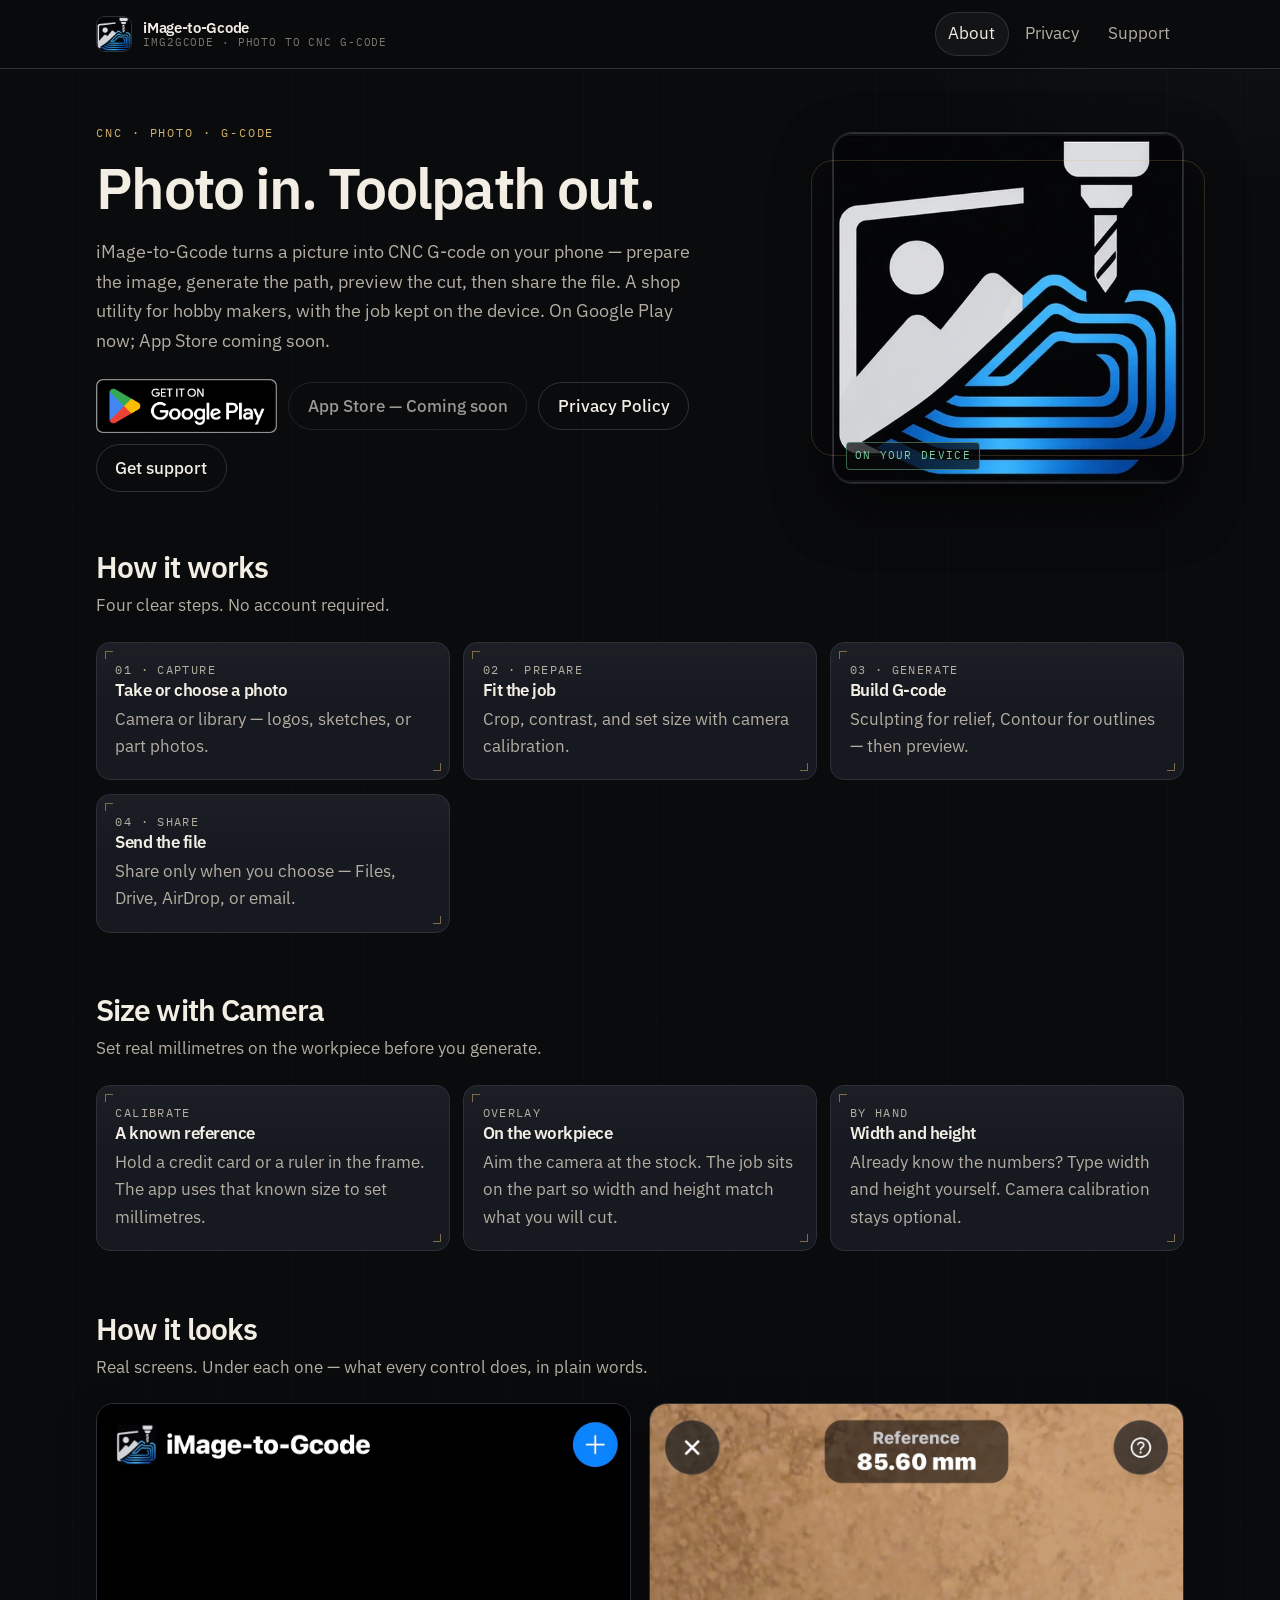
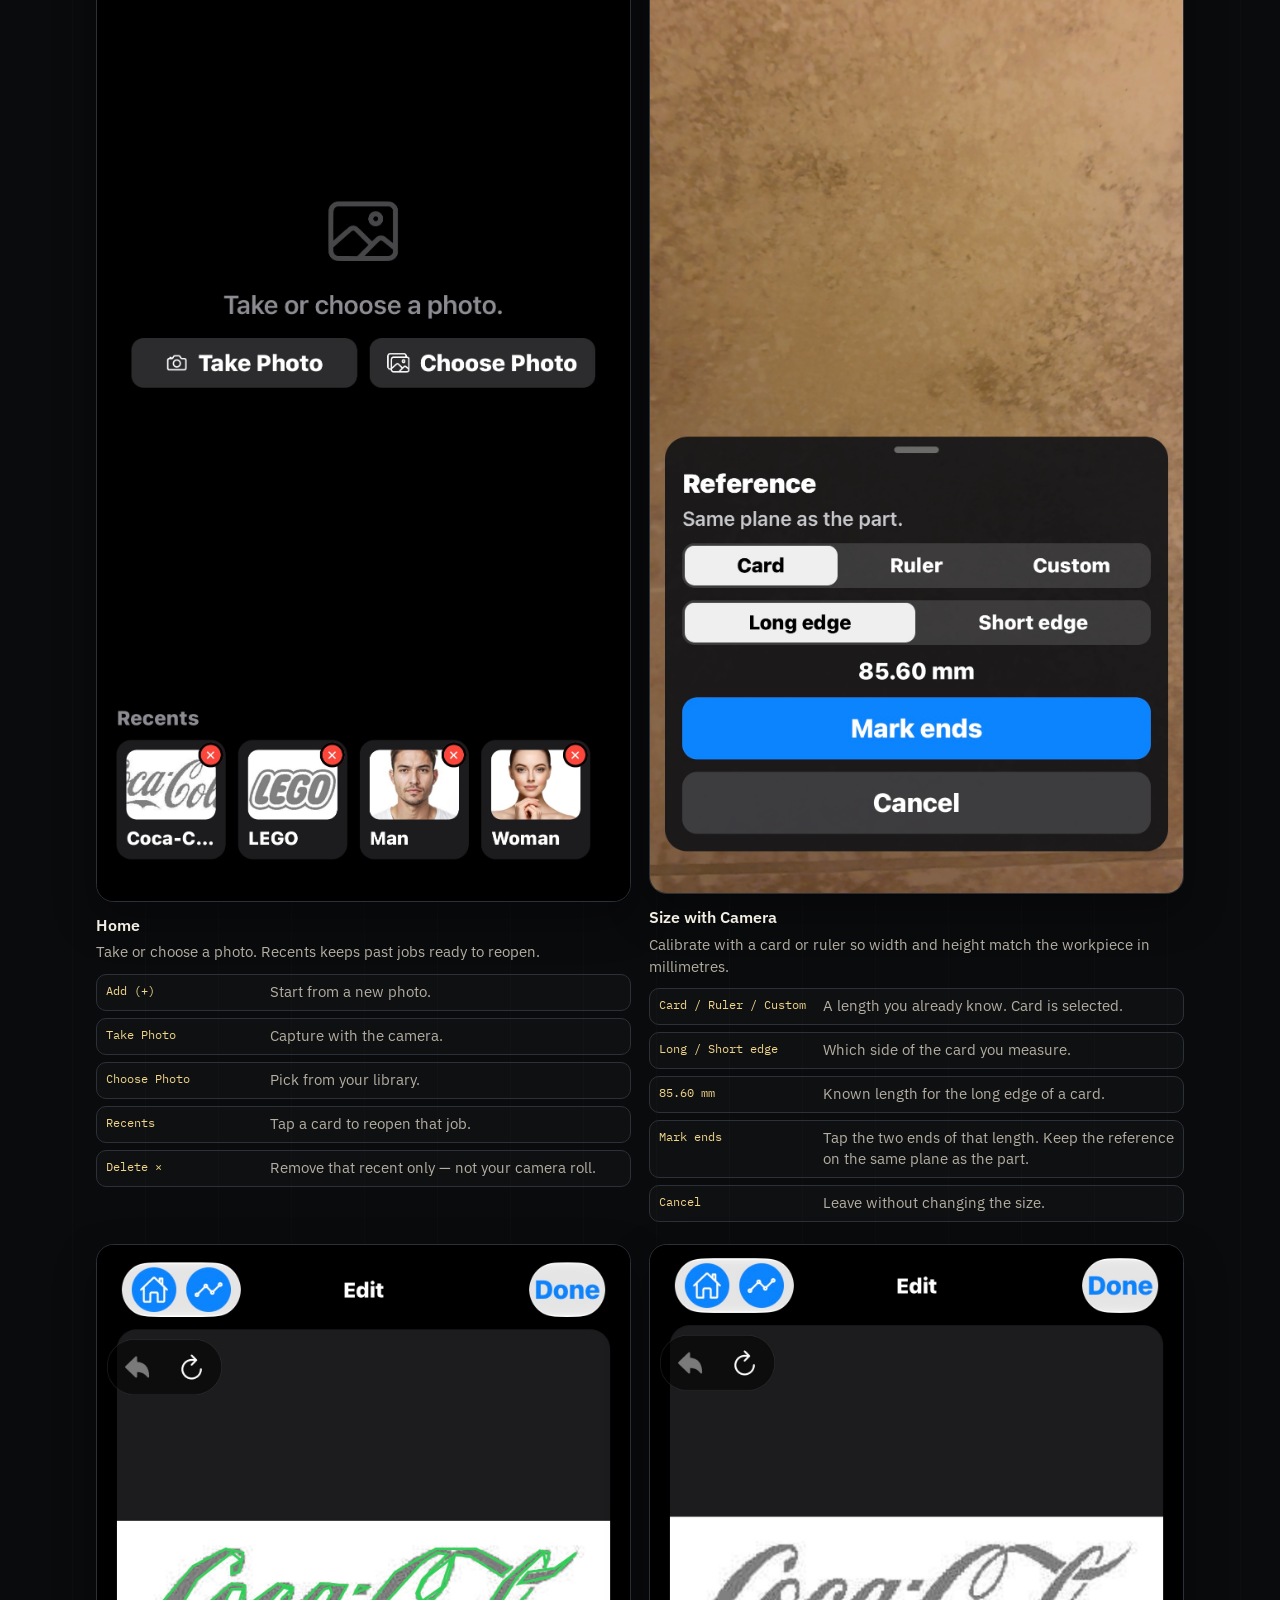
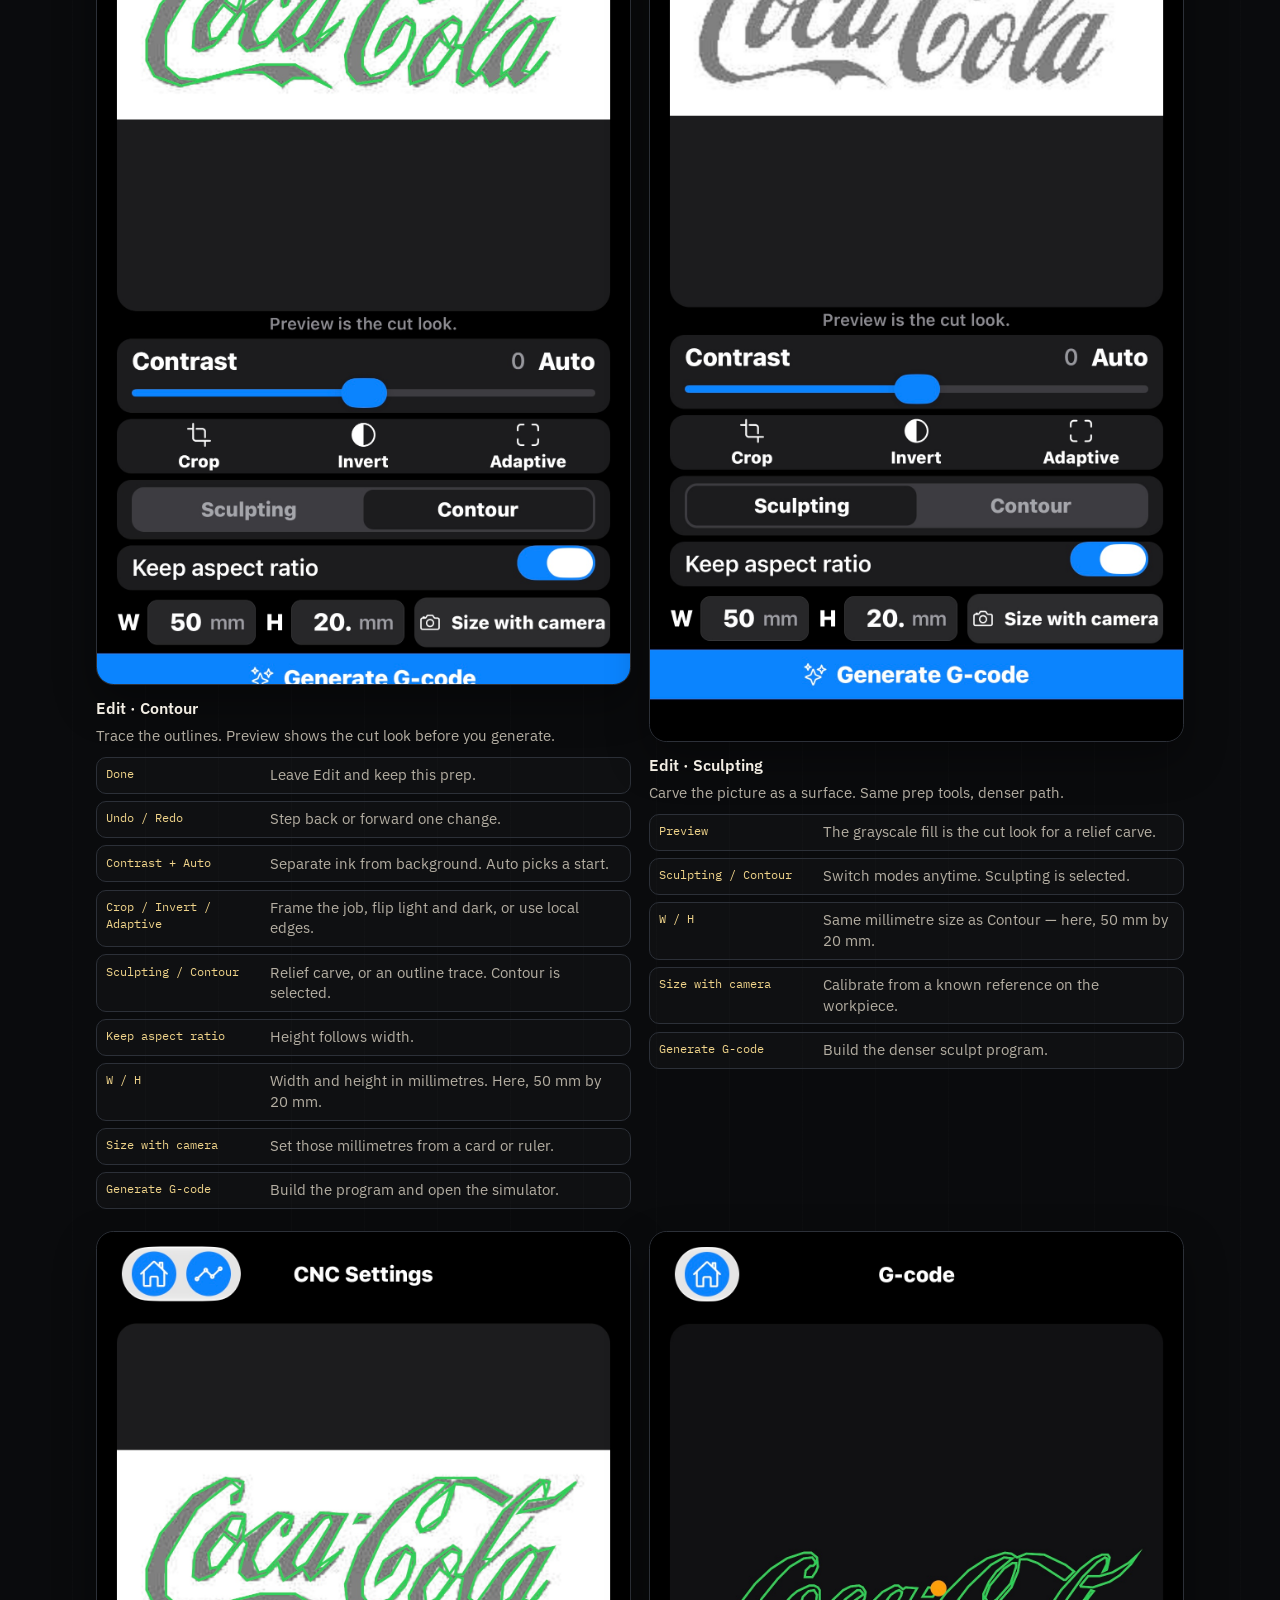
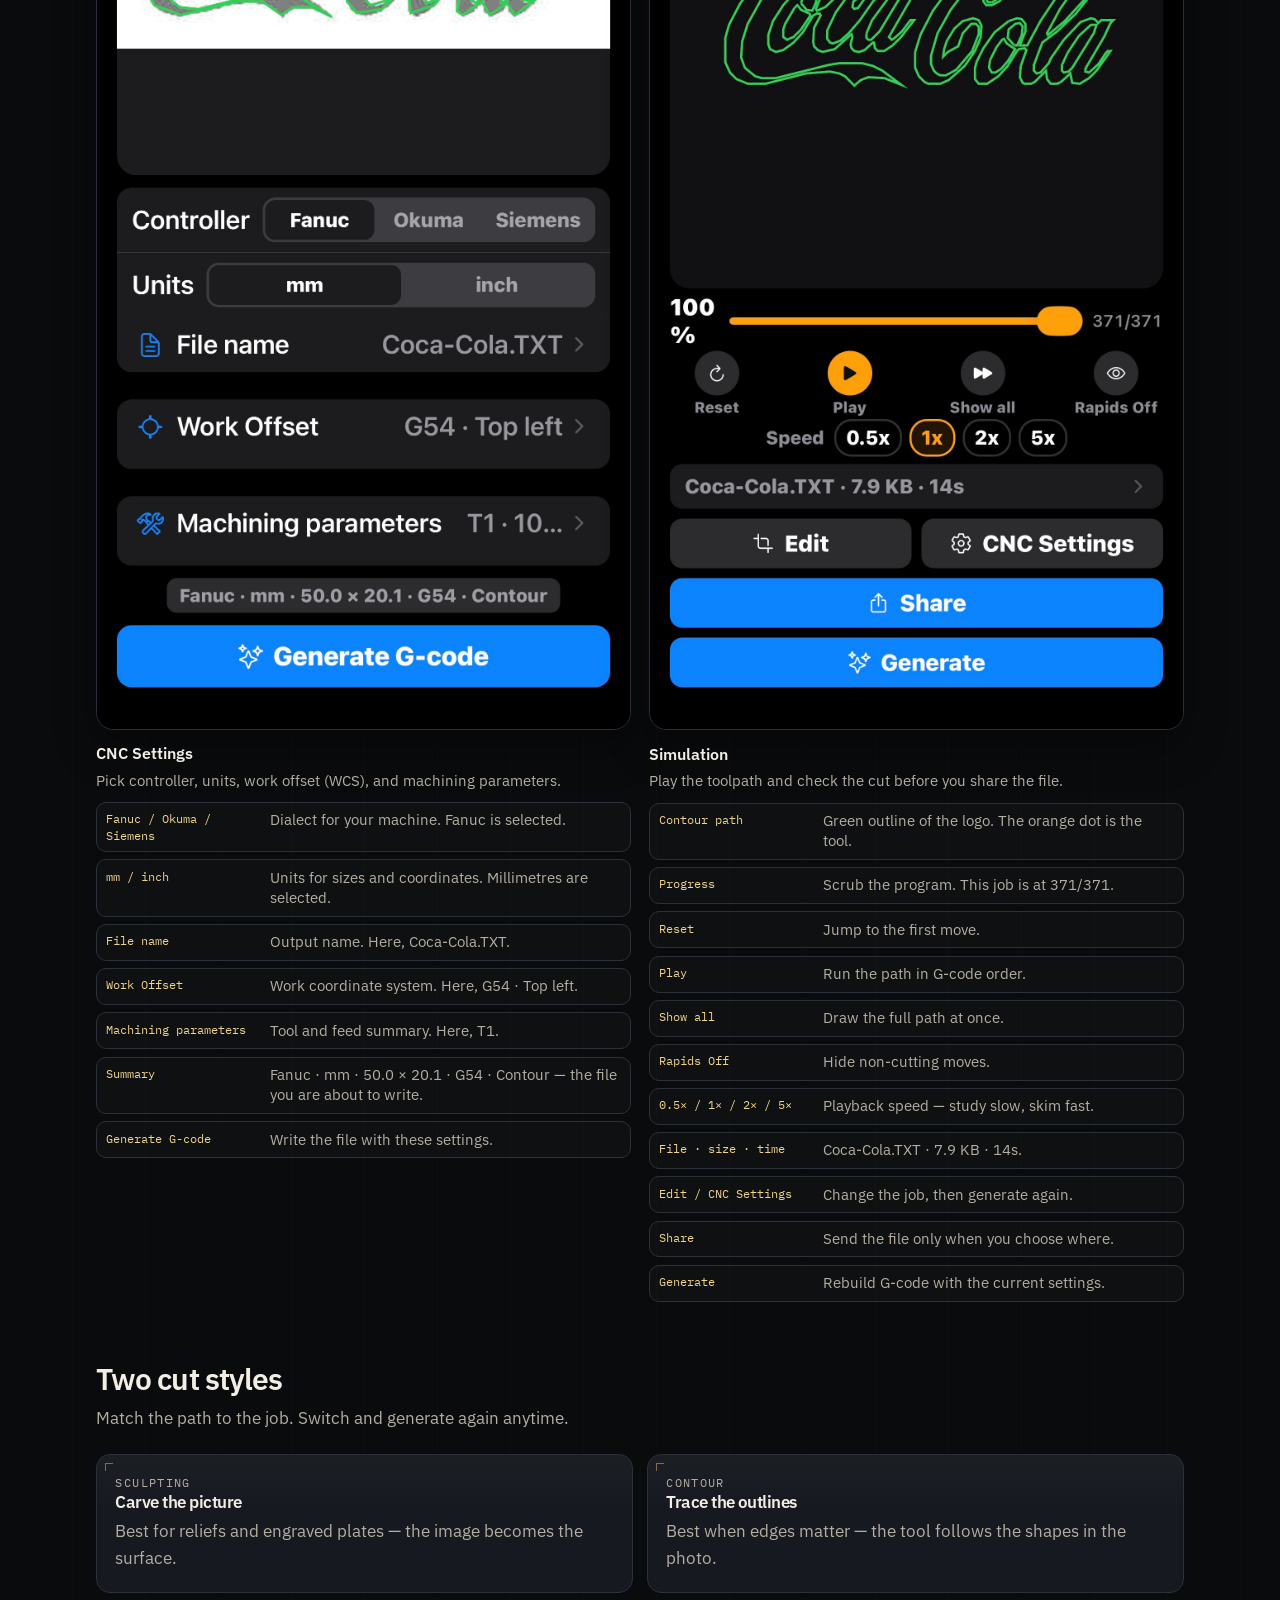
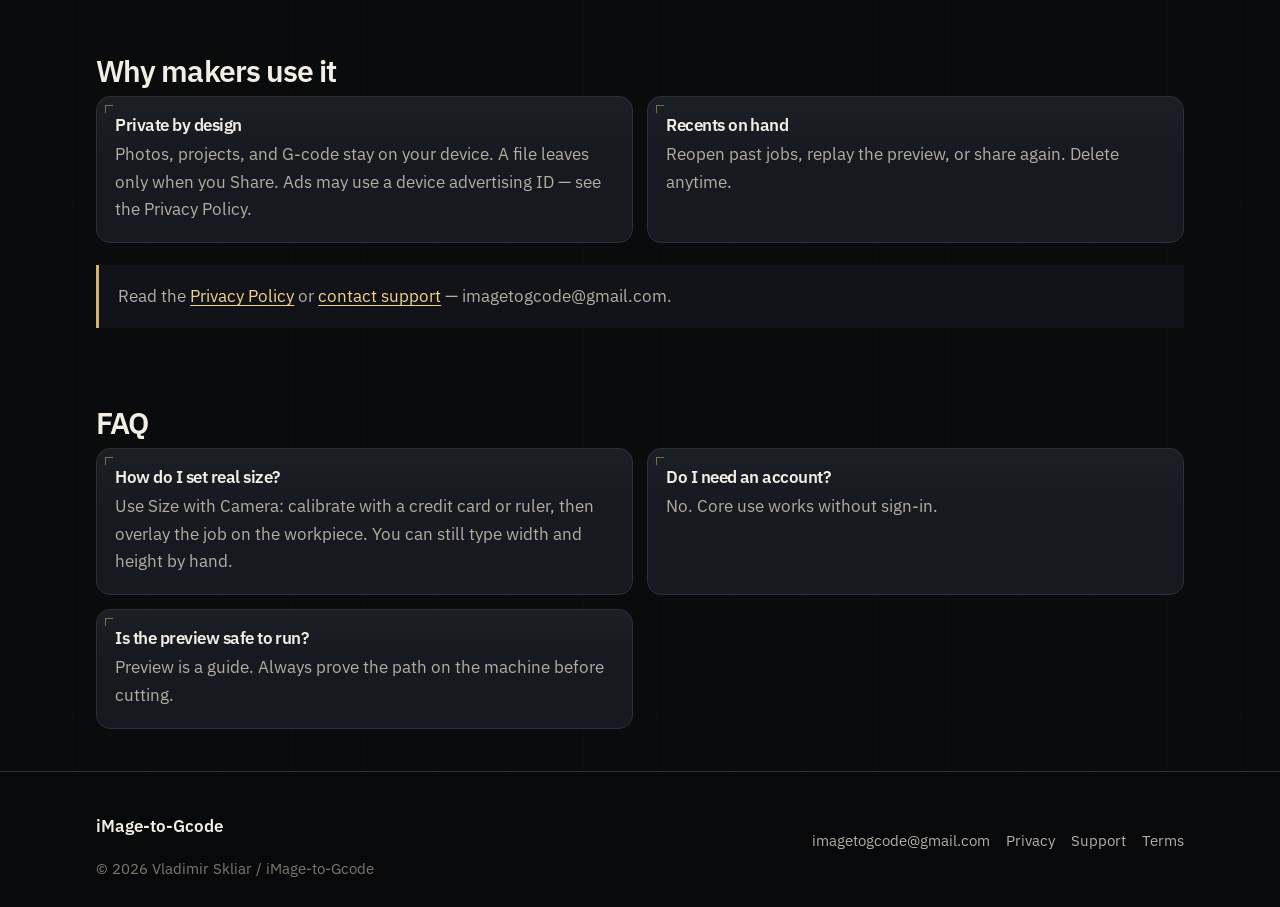
==== commit 653ebe39: "Public contact email: imagetogcode@gmail.com only Reverse the prior swap: remove vovka2600@gmail.com" ====
--- a/index.html
+++ b/index.html
@@ -41,14 +41,14 @@
           "installUrl": "https://play.google.com/store/apps/details?id=com.vladimirsk.imagetogcode",
           "offers": {"@type": "Offer", "price": "0", "priceCurrency": "USD"},
           "author": {"@type": "Person", "name": "Vladimir Skliar"},
-          "email": "vovka2600@gmail.com",
+          "email": "imagetogcode@gmail.com",
           "image": "https://vladimirsk1234.github.io/imagetogcode-site/assets/og.jpg"
         },
         {
           "@type": "WebSite",
           "name": "iMage-to-Gcode",
           "url": "https://vladimirsk1234.github.io/imagetogcode-site/",
-          "publisher": {"@type": "Person", "name": "Vladimir Skliar", "email": "vovka2600@gmail.com"}
+          "publisher": {"@type": "Person", "name": "Vladimir Skliar", "email": "imagetogcode@gmail.com"}
         },
         {
           "@type": "FAQPage",
@@ -76,7 +76,7 @@
             {
               "@type": "Question",
               "name": "How do I get support?",
-              "acceptedAnswer": {"@type": "Answer", "text": "Email vovka2600@gmail.com. We aim to reply within a few business days."}
+              "acceptedAnswer": {"@type": "Answer", "text": "Email imagetogcode@gmail.com. We aim to reply within a few business days."}
             }
           ]
         }
@@ -337,7 +337,7 @@
         </div>
         <p class="note">
           Read the <a href="privacy.html">Privacy Policy</a> or
-          <a href="support.html">contact support</a> — vovka2600@gmail.com.
+          <a href="support.html">contact support</a> — imagetogcode@gmail.com.
         </p>
       </section>
 
@@ -367,7 +367,7 @@
           <p class="footer-copy">© 2026 Vladimir Skliar / iMage-to-Gcode</p>
         </div>
         <nav class="footer-links" aria-label="Footer">
-          <a href="mailto:vovka2600@gmail.com">vovka2600@gmail.com</a>
+          <a href="mailto:imagetogcode@gmail.com">imagetogcode@gmail.com</a>
           <a href="privacy.html">Privacy</a>
           <a href="support.html">Support</a>
           <a href="terms.html">Terms</a>
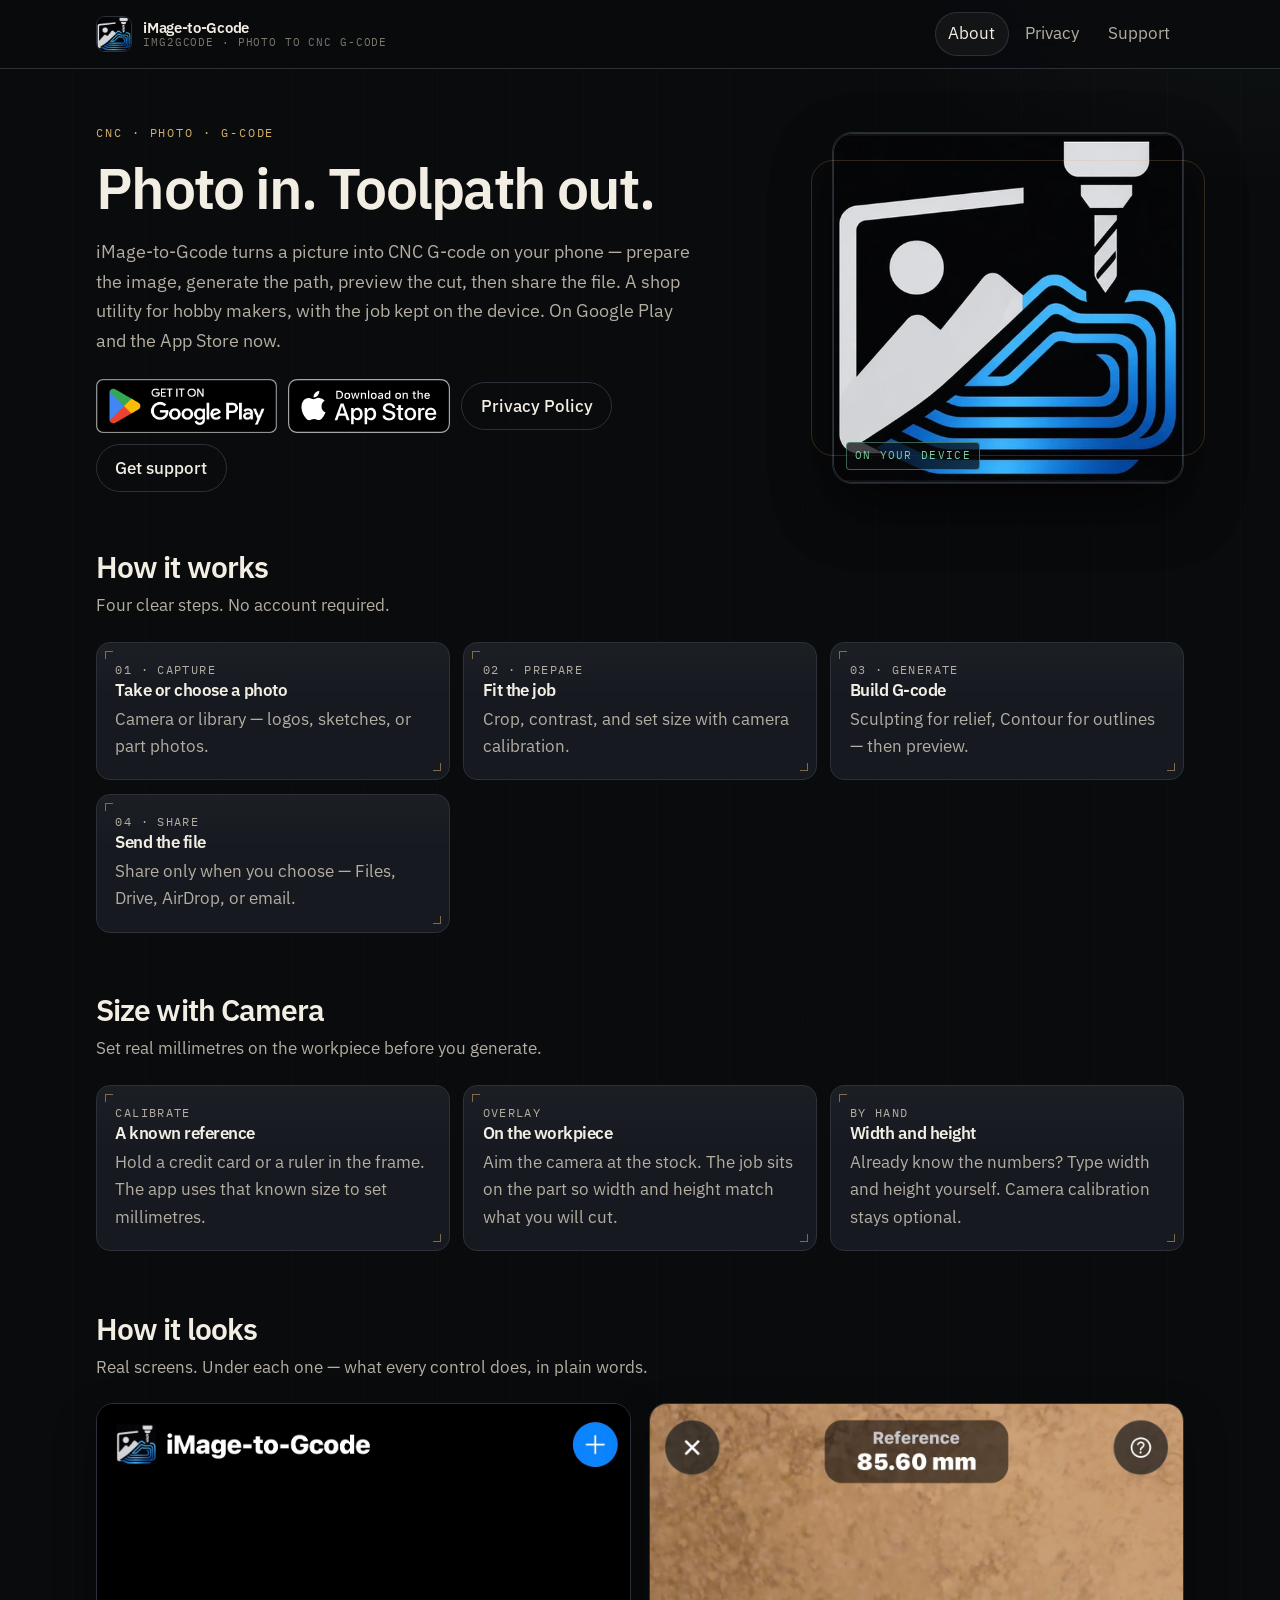
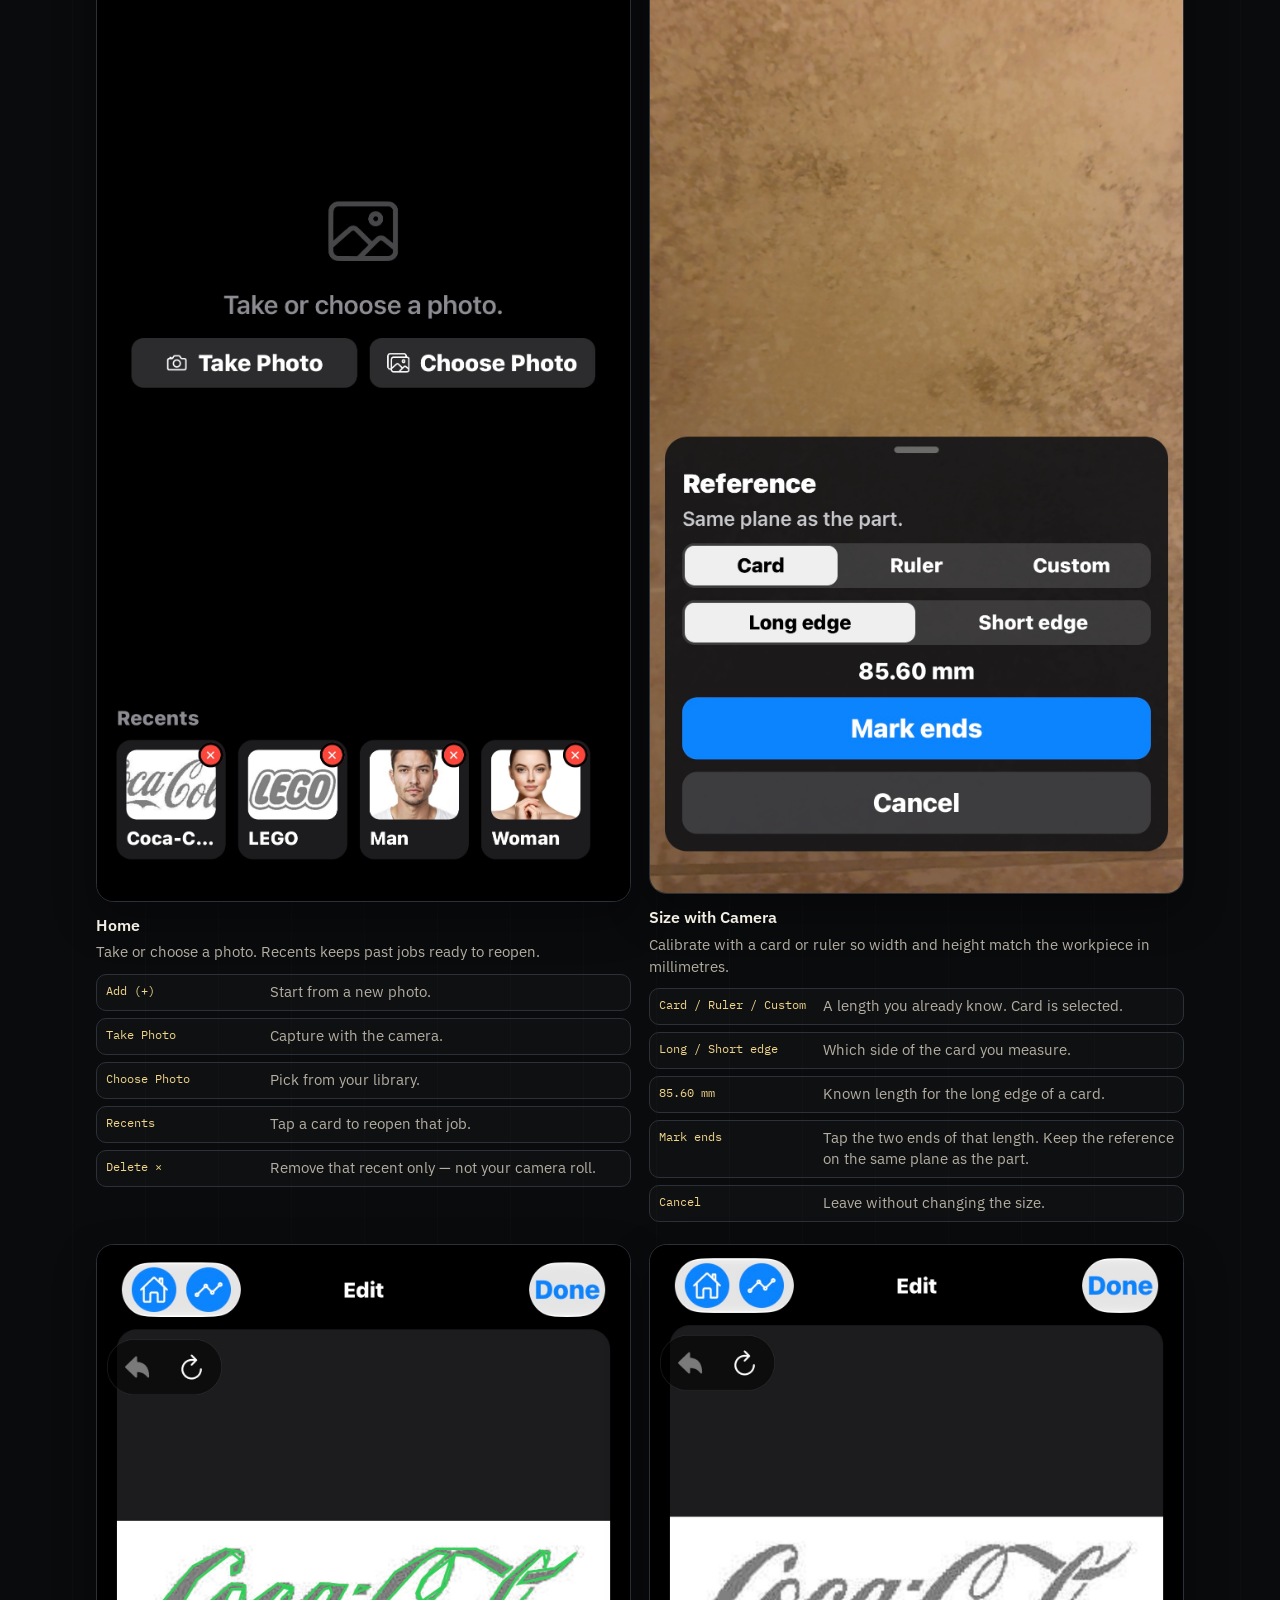
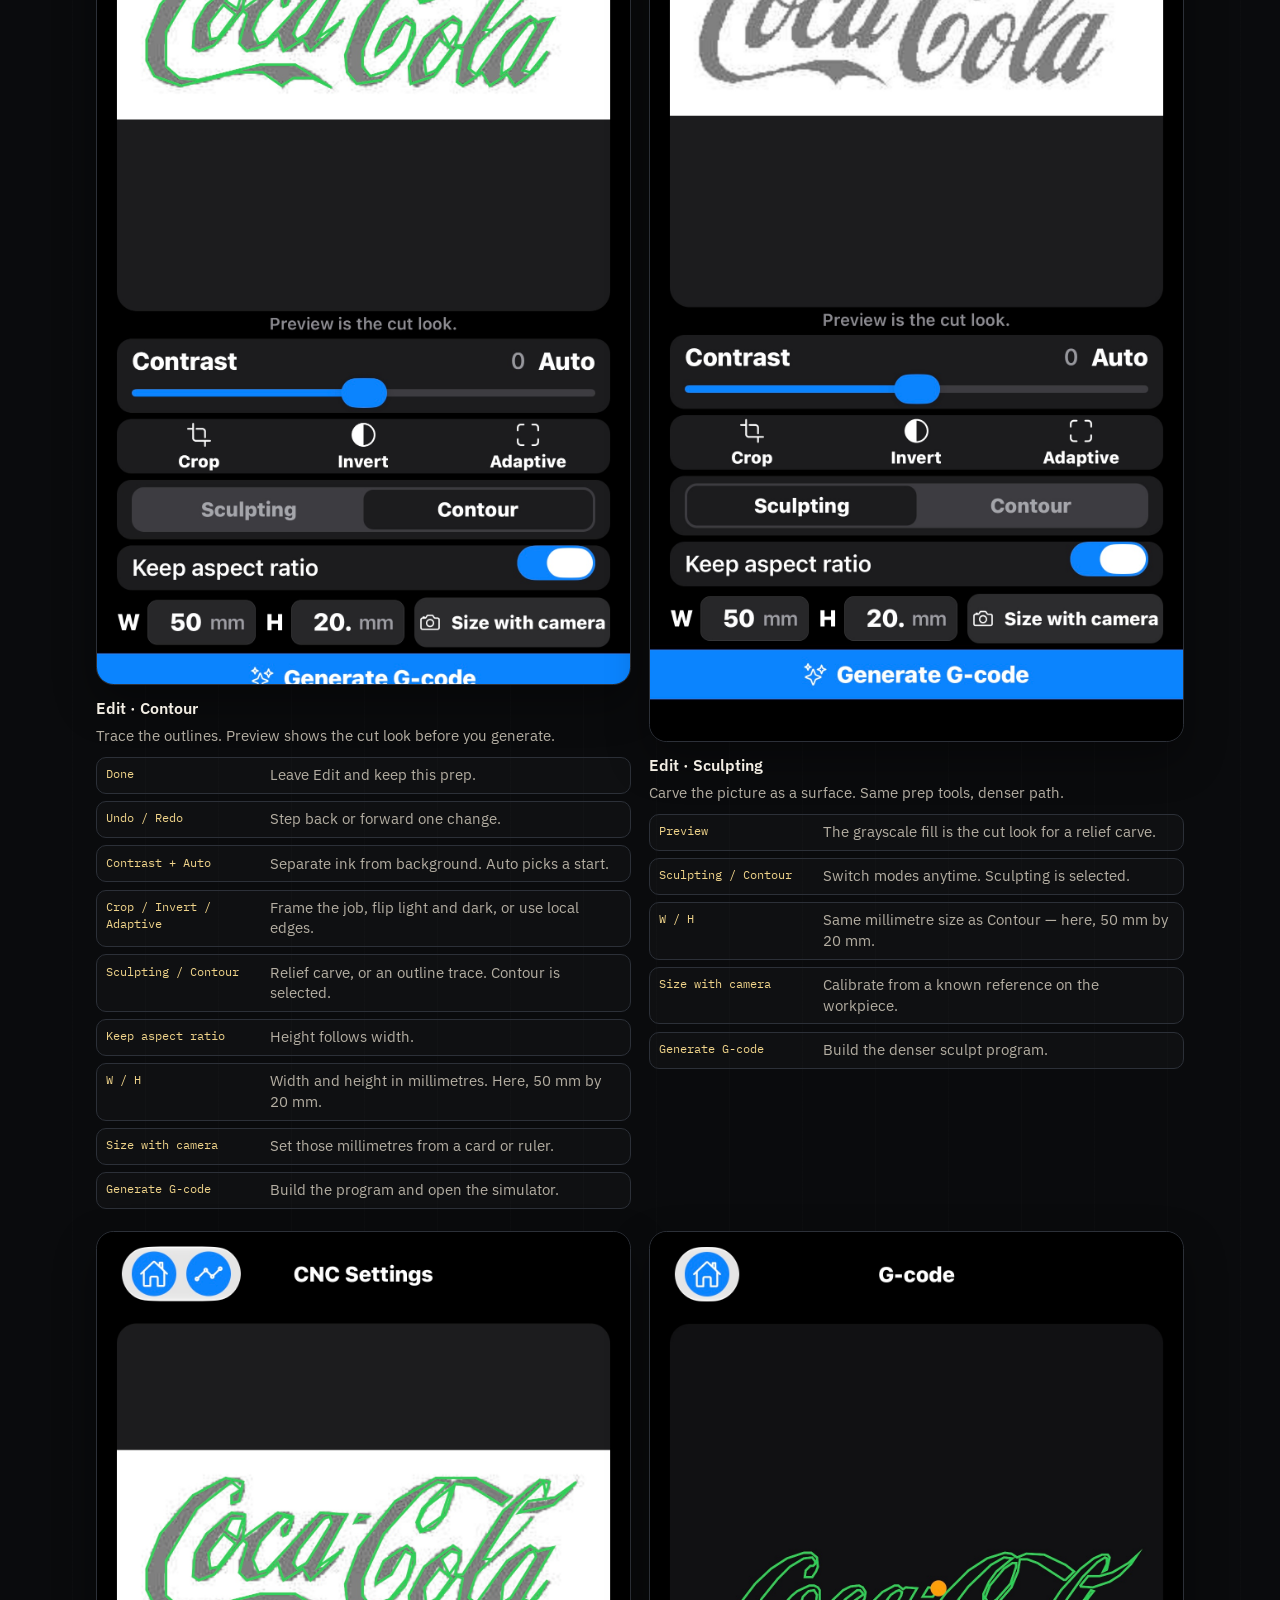
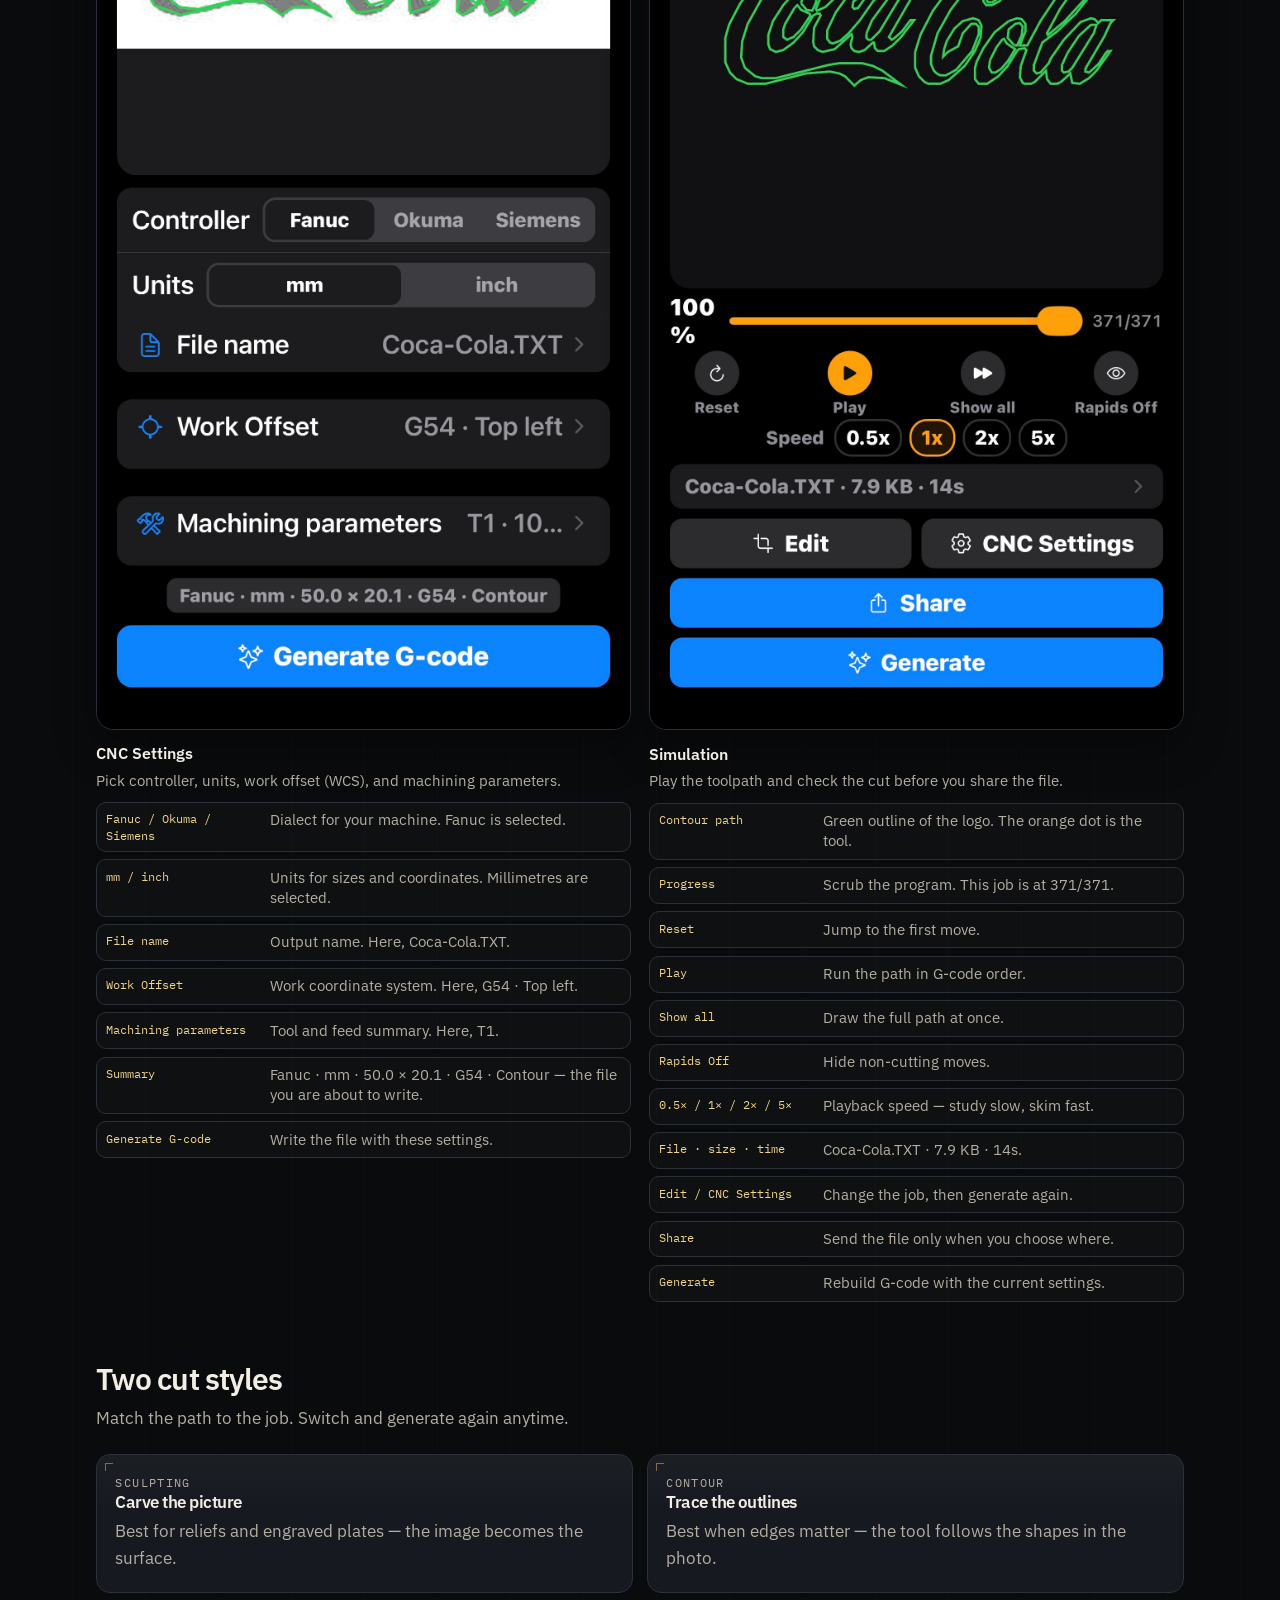
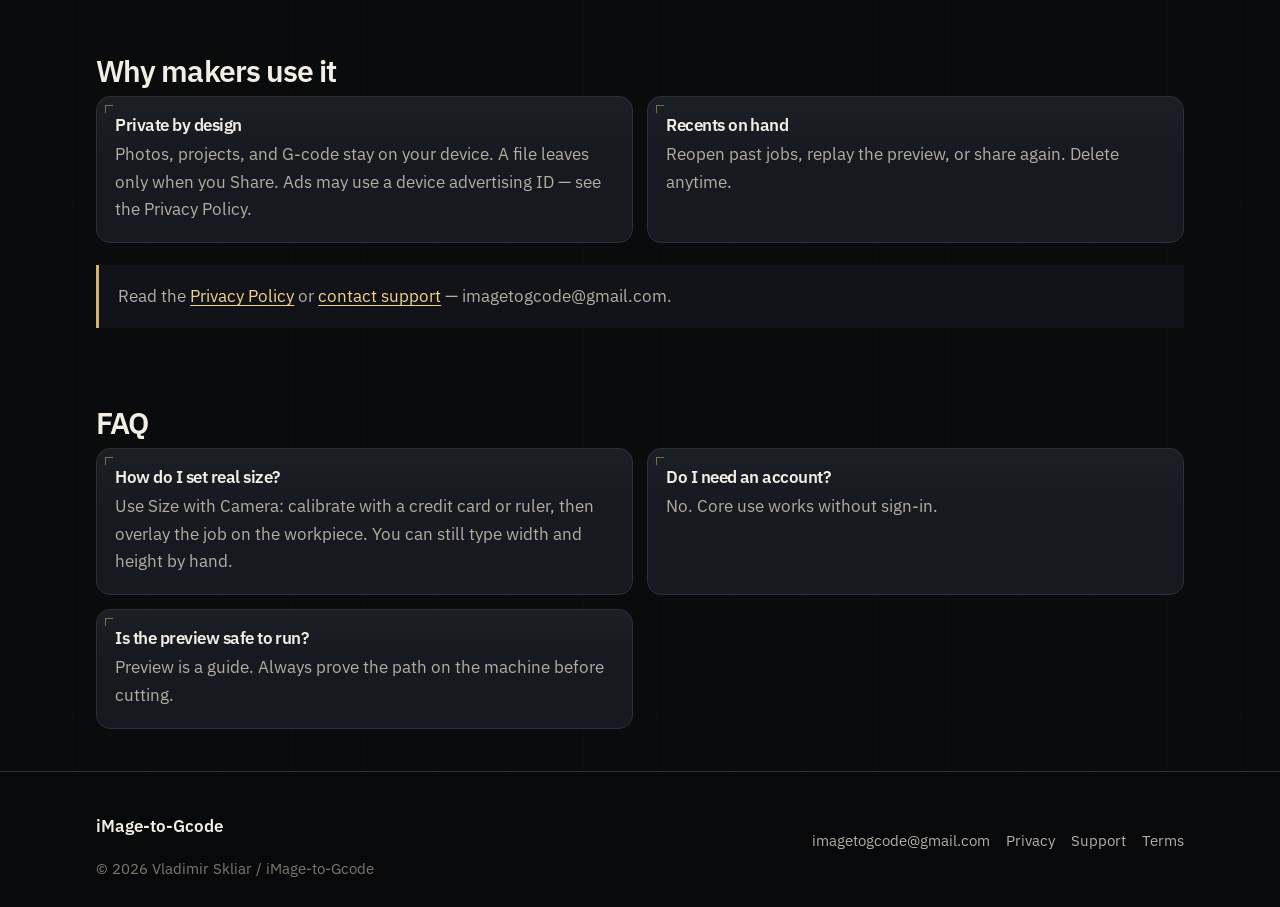
==== commit 34d4d129: "Add App Store badge and link now that iOS is live." ====
--- a/index.html
+++ b/index.html
@@ -37,8 +37,8 @@
           "url": "https://vladimirsk1234.github.io/imagetogcode-site/",
           "description": "Turn a photo into CNC G-code on your phone. Prepare the image, generate a toolpath, preview the cut, and share the file. Work stays on your device.",
           "applicationCategory": "UtilitiesApplication",
-          "operatingSystem": "Android",
-          "installUrl": "https://play.google.com/store/apps/details?id=com.vladimirsk.imagetogcode",
+          "operatingSystem": "Android, iOS",
+          "installUrl": ["https://play.google.com/store/apps/details?id=com.vladimirsk.imagetogcode", "https://apps.apple.com/app/image-to-g-code/id6815437821"],
           "offers": {"@type": "Offer", "price": "0", "priceCurrency": "USD"},
           "author": {"@type": "Person", "name": "Vladimir Skliar"},
           "email": "imagetogcode@gmail.com",
@@ -111,8 +111,8 @@
           <p class="lede">
             iMage-to-Gcode turns a picture into CNC G-code on your phone — prepare the
             image, generate the path, preview the cut, then share the file. A shop utility
-            for hobby makers, with the job kept on the device. On Google Play now; App Store
-            coming soon.
+            for hobby makers, with the job kept on the device. On Google Play and the
+            App Store now.
           </p>
           <div class="actions store-actions">
             <a
@@ -128,7 +128,19 @@
                 alt="Get it on Google Play"
               />
             </a>
-            <span class="btn btn-ghost is-disabled" aria-disabled="true">App Store — Coming soon</span>
+            <a
+              class="store-badge"
+              href="https://apps.apple.com/app/image-to-g-code/id6815437821"
+              target="_blank"
+              rel="noopener noreferrer"
+            >
+              <img
+                src="assets/app-store-badge.svg"
+                width="162"
+                height="54"
+                alt="Download on the App Store"
+              />
+            </a>
             <a class="btn btn-ghost" href="privacy.html">Privacy Policy</a>
             <a class="btn btn-ghost" href="support.html">Get support</a>
           </div>
